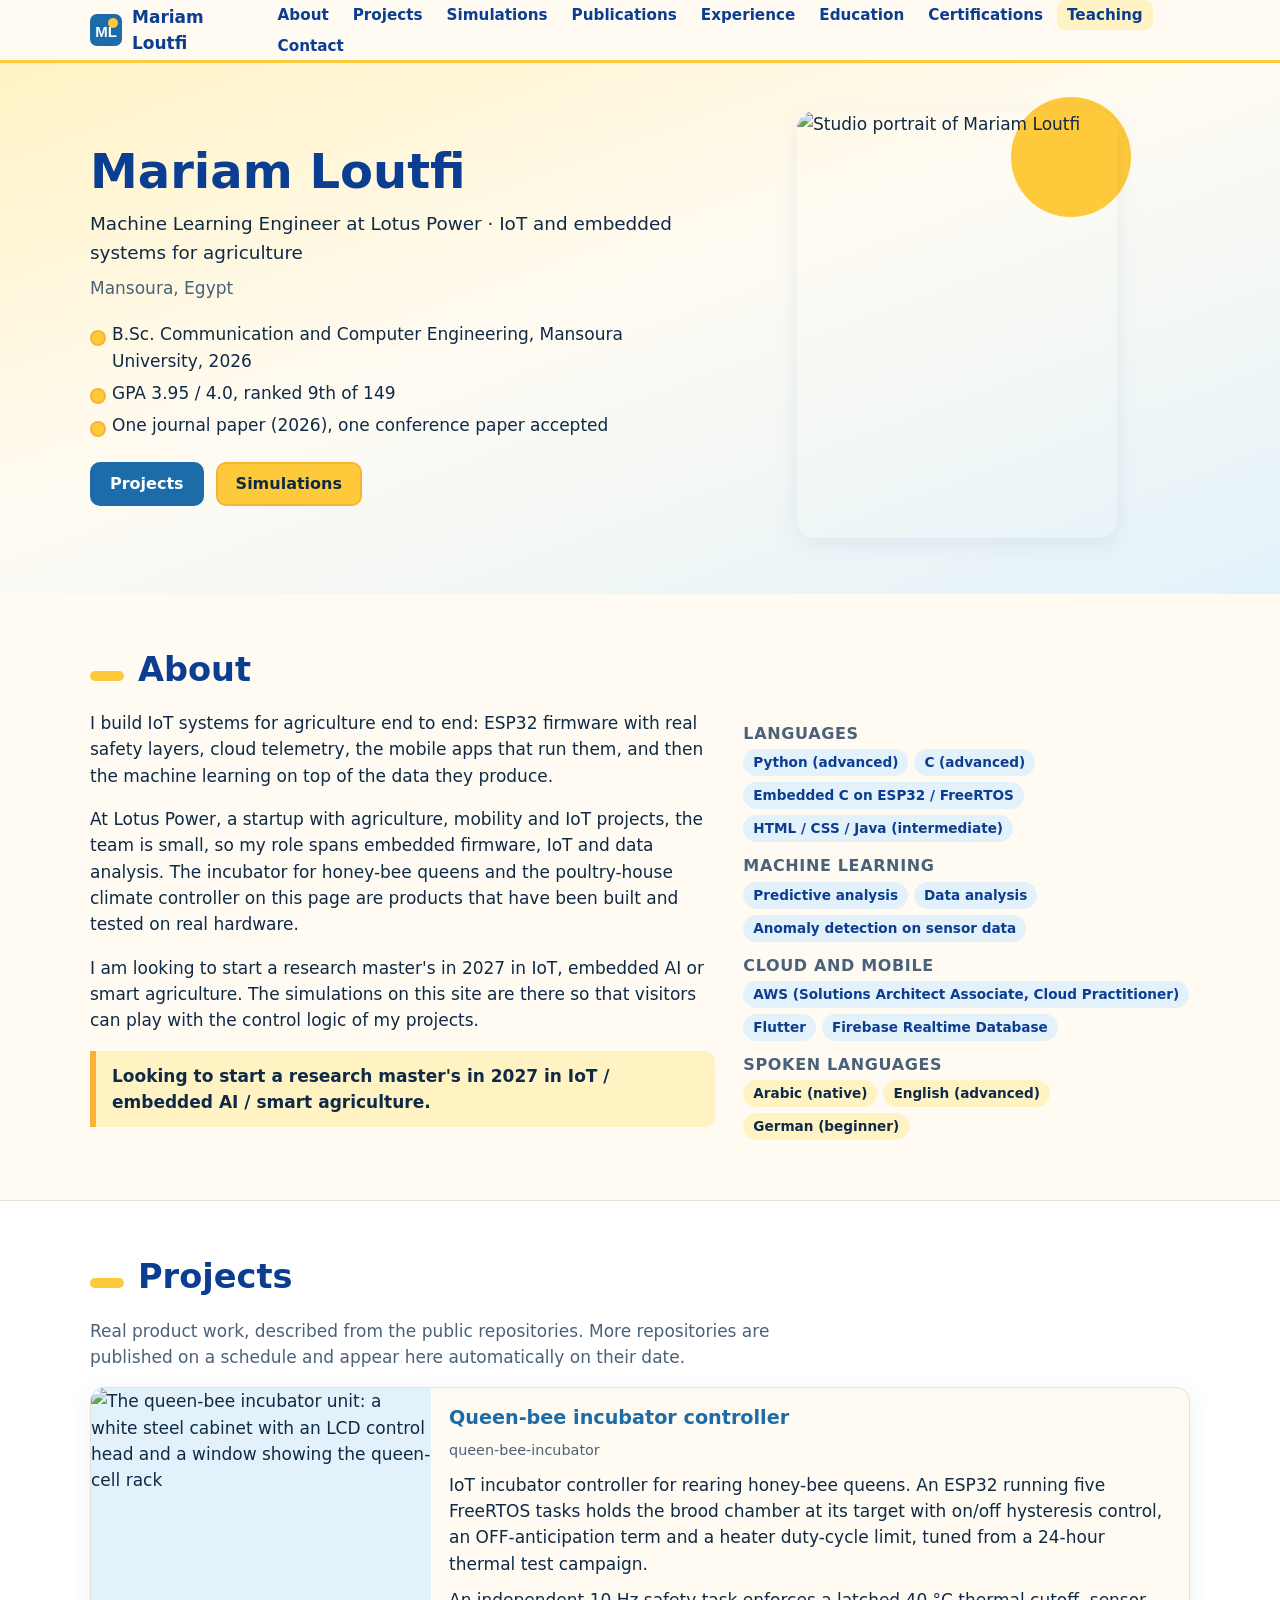
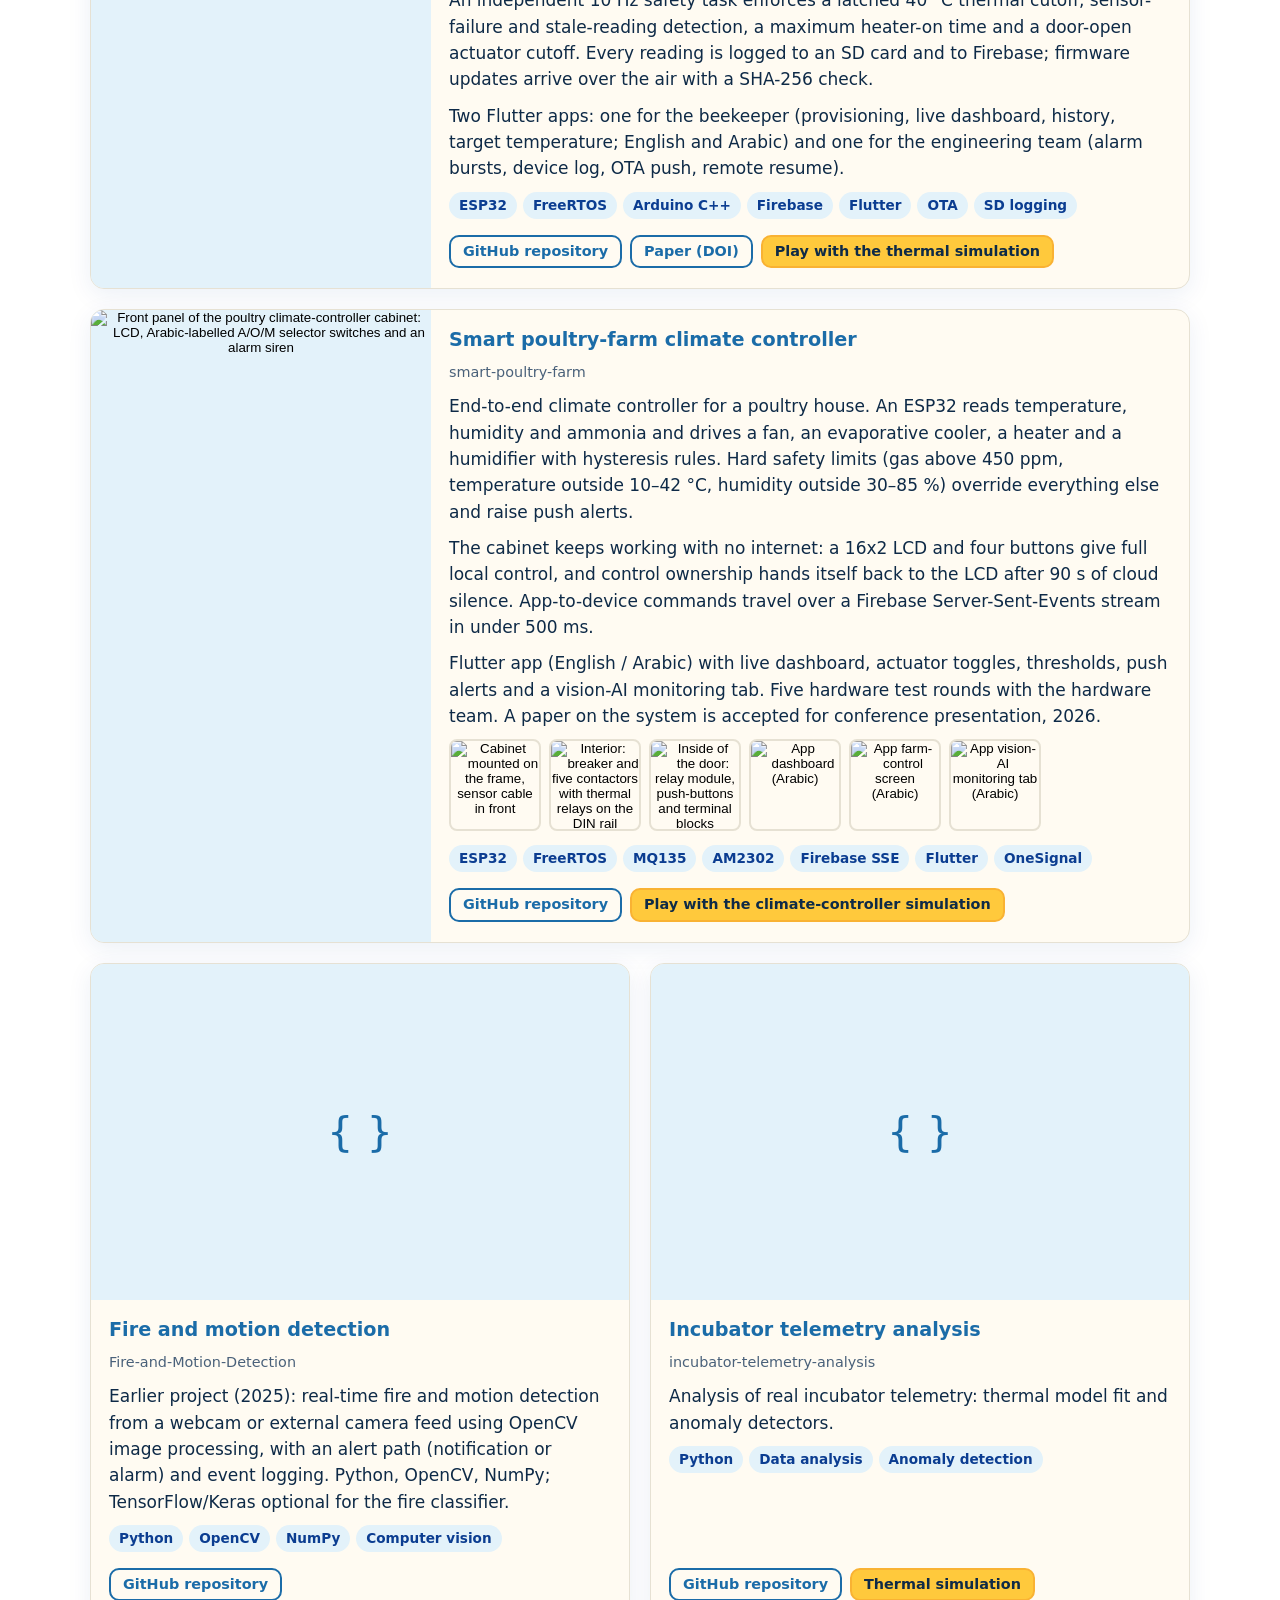
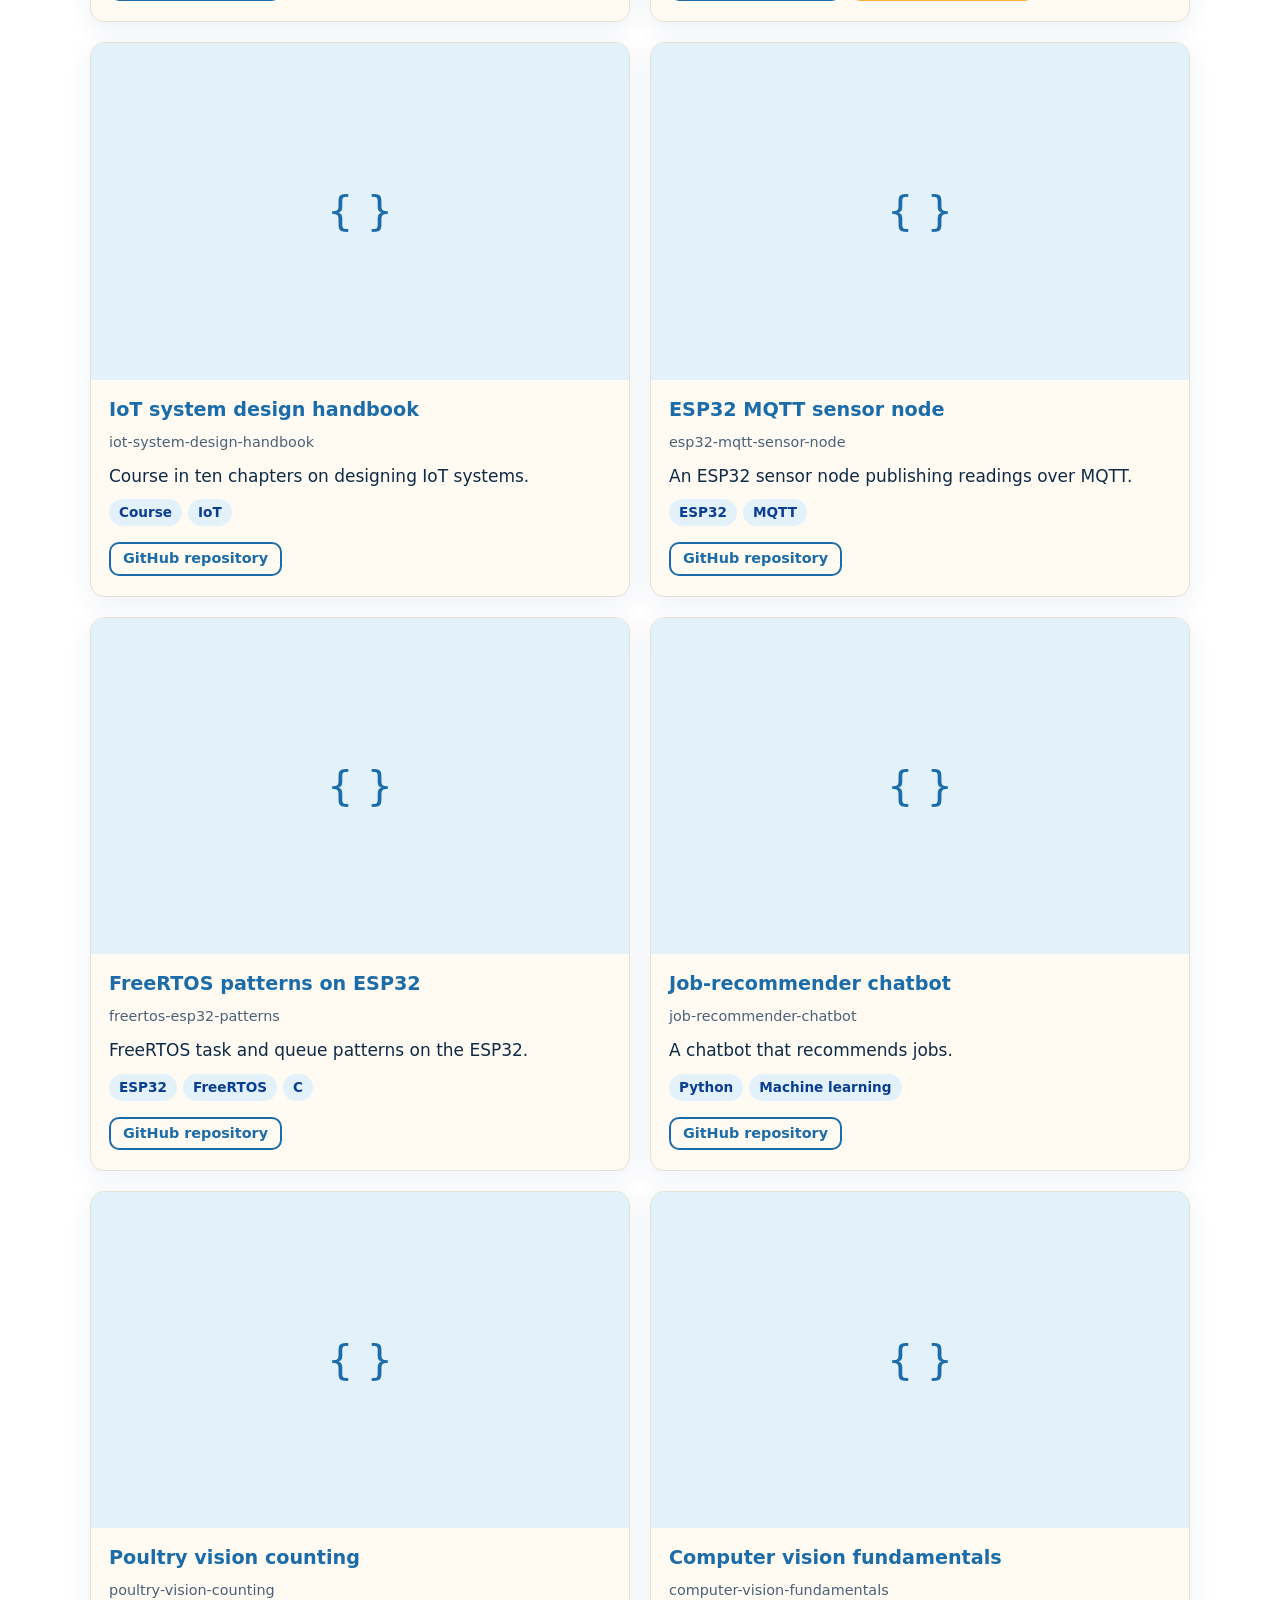
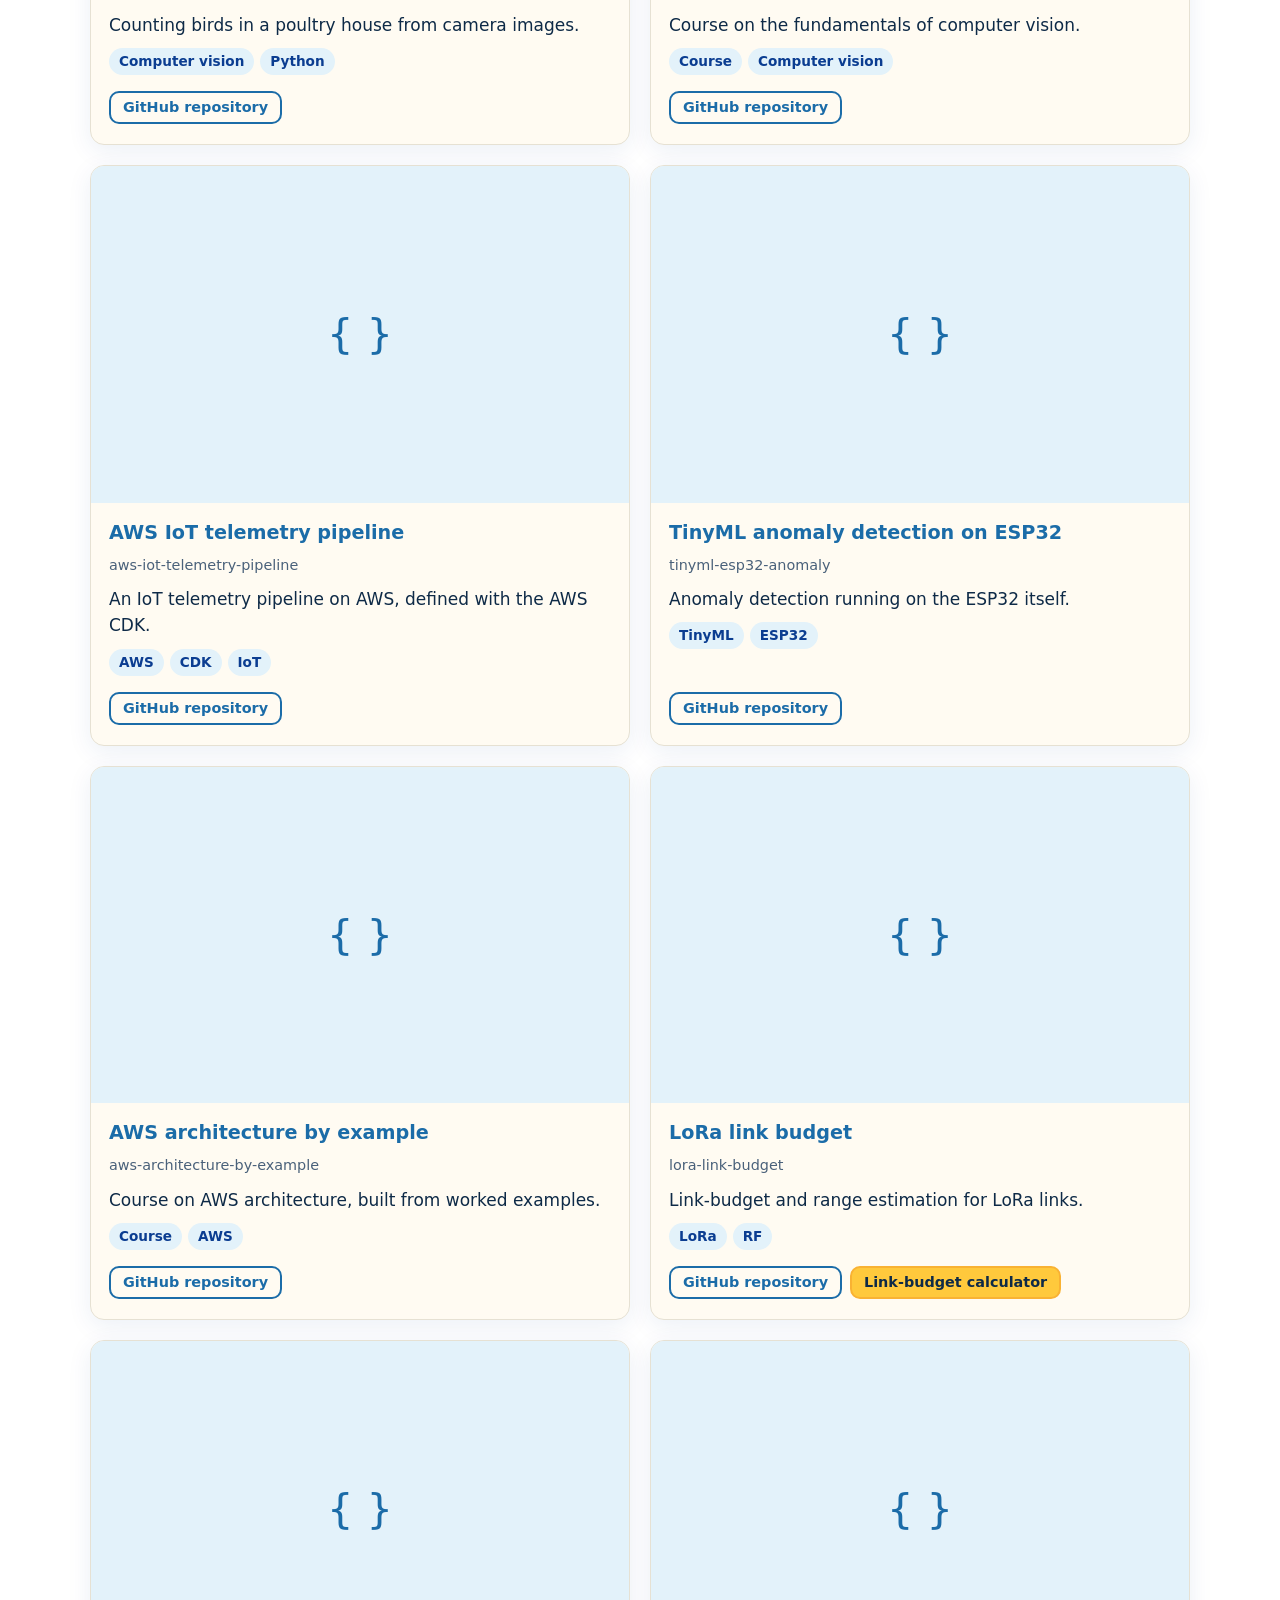
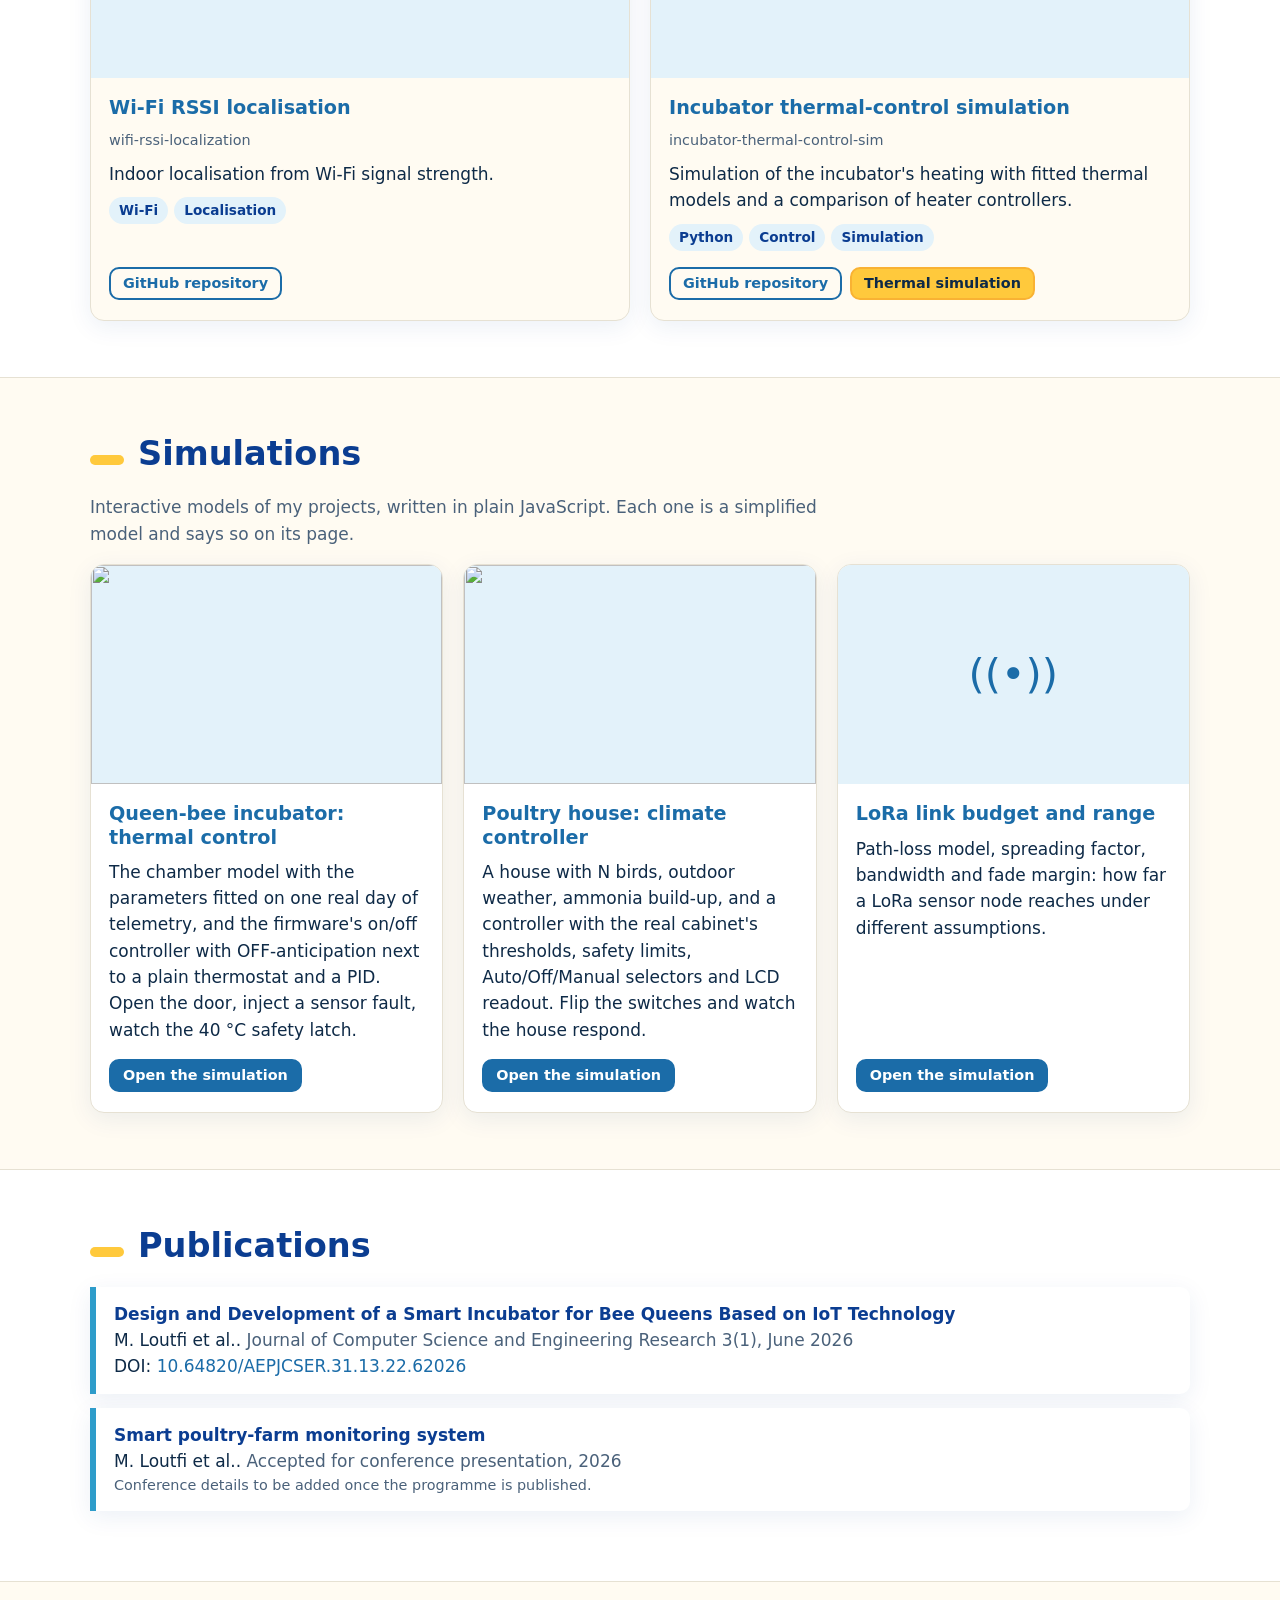
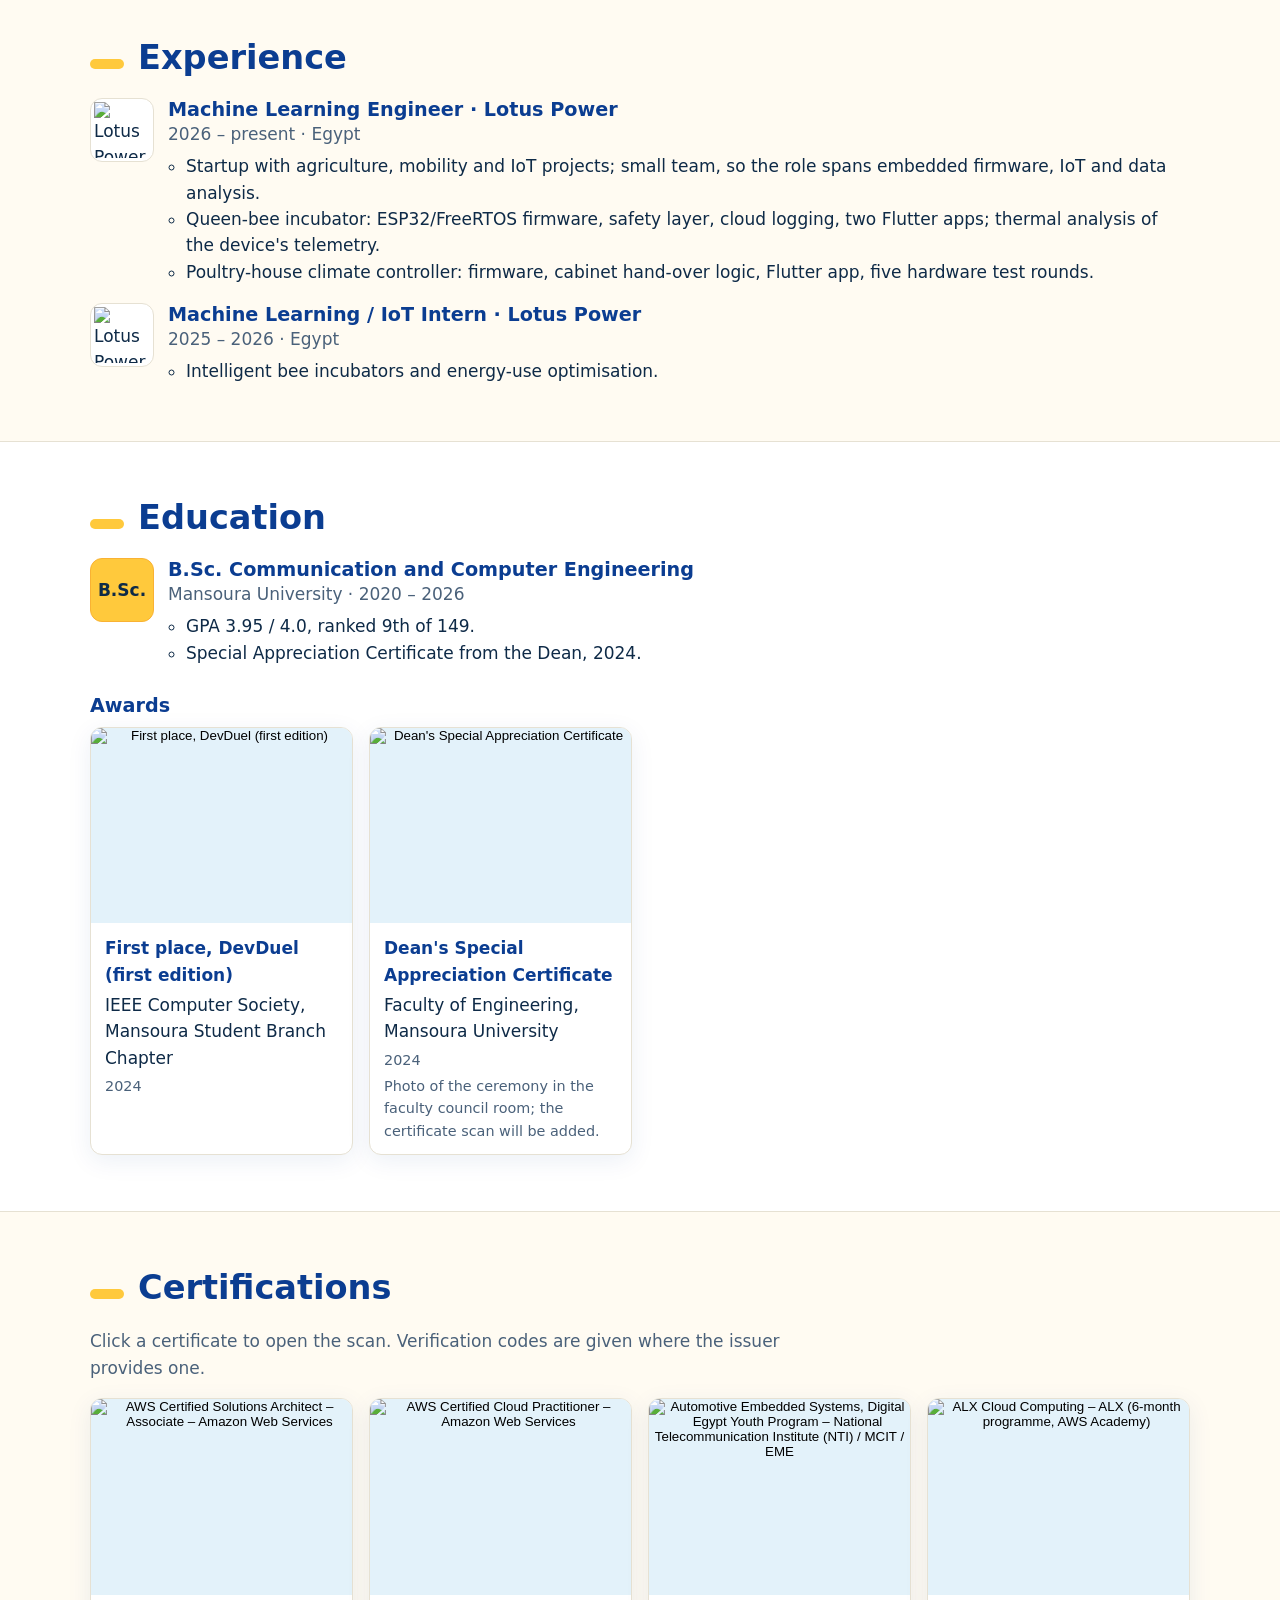
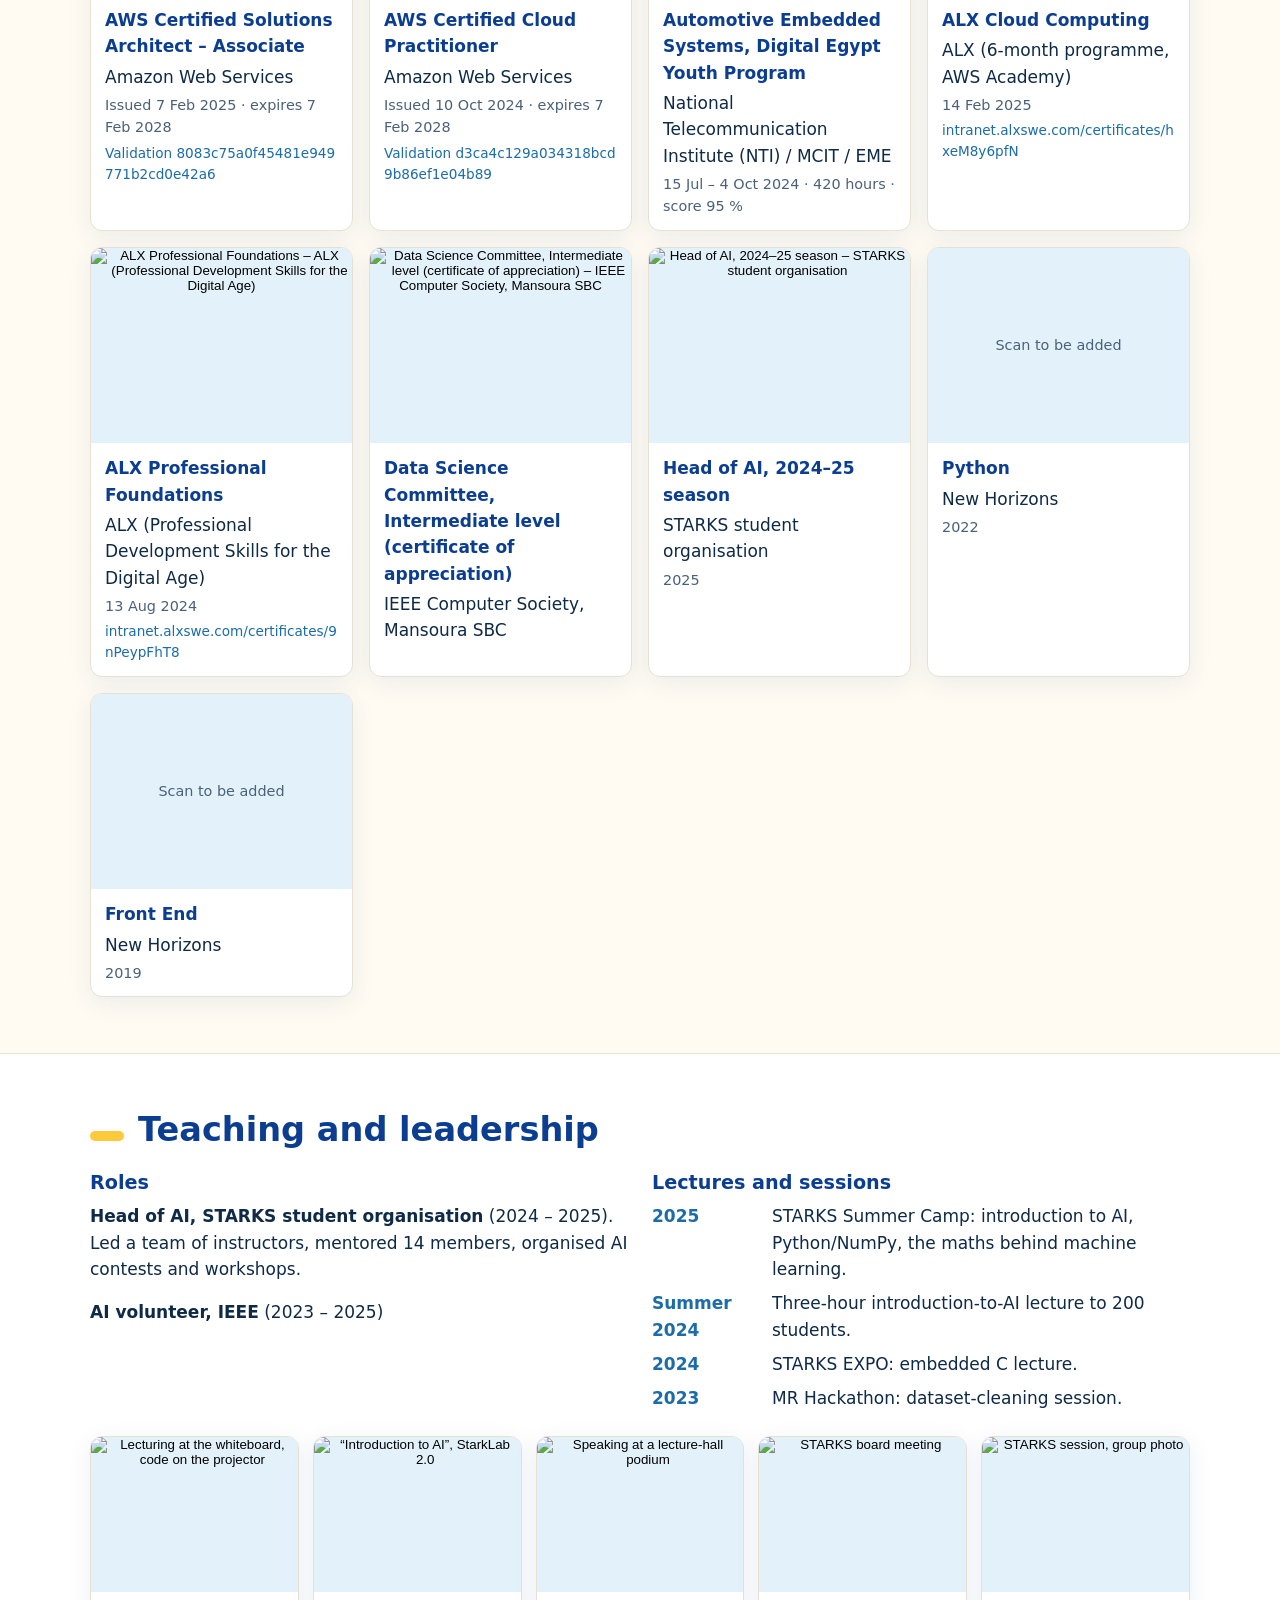
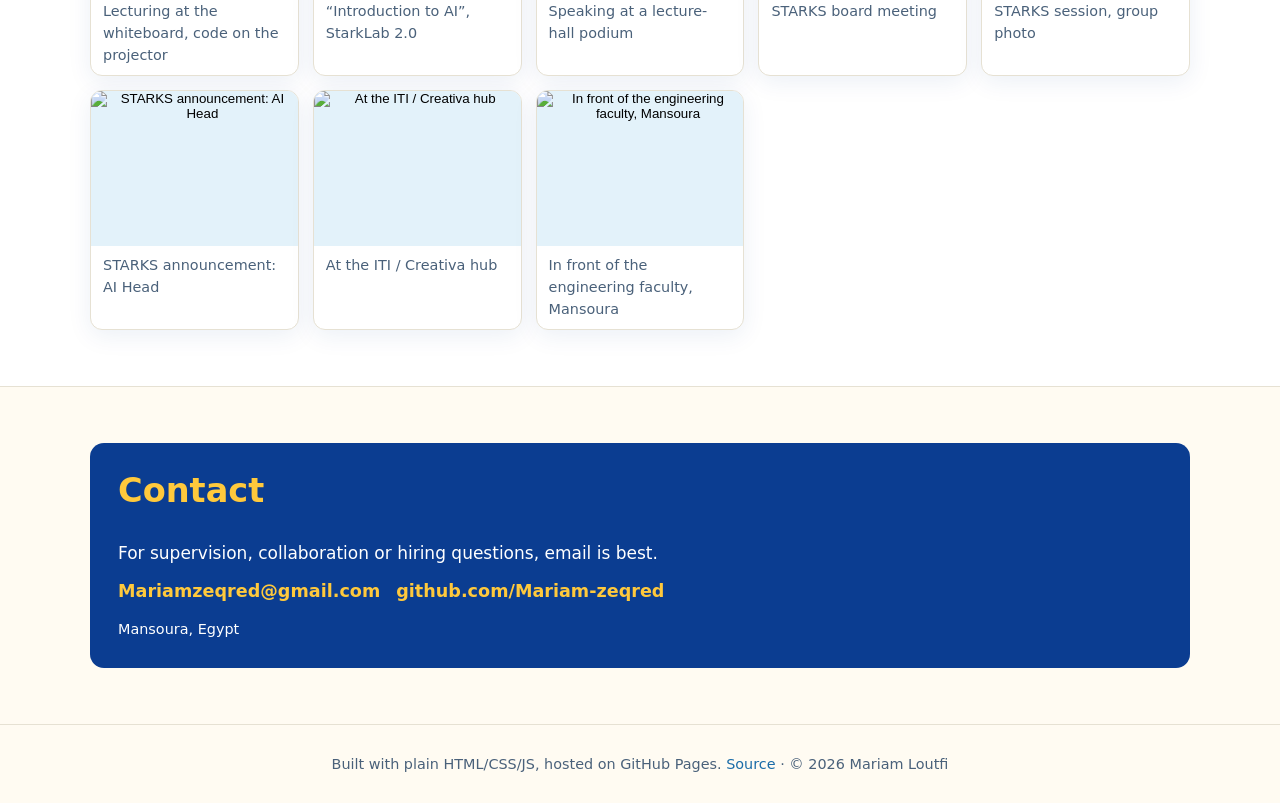
==== index.html @ 1f79cafc "Add the single-page site rendered from data/content.js Plain HTML/CSS/JS, no build step. index.html " ====
<!DOCTYPE html>
<html lang="en">
<head>
  <meta charset="utf-8">
  <meta name="viewport" content="width=device-width, initial-scale=1">
  <title>Mariam Loutfi – IoT, embedded AI and machine learning</title>
  <meta name="description" content="Mariam Loutfi, Machine Learning Engineer at Lotus Power (Egypt). ESP32/FreeRTOS firmware, IoT systems for agriculture and machine learning on their data. Looking to start a research master's in 2027.">
  <meta property="og:type" content="profile">
  <meta property="og:title" content="Mariam Loutfi – IoT, embedded AI and machine learning">
  <meta property="og:description" content="Machine Learning Engineer at Lotus Power. ESP32/FreeRTOS firmware, IoT for agriculture, machine learning on sensor data. Research master's from 2027.">
  <meta property="og:url" content="https://mariam-zeqred.github.io/">
  <meta property="og:image" content="https://mariam-zeqred.github.io/img/portrait.jpg">
  <meta name="twitter:card" content="summary">
  <link rel="icon" type="image/svg+xml" href="favicon.svg">
  <link rel="stylesheet" href="css/style.css">
</head>
<body>
  <header class="nav">
    <div class="wrap">
      <a class="brand" href="#top"><img src="favicon.svg" alt="" width="32" height="32"><span id="brand-name">Mariam Loutfi</span></a>
      <button class="nav-toggle" id="nav-toggle" aria-expanded="false" aria-controls="nav-links">Menu</button>
      <ul class="nav-links" id="nav-links"></ul>
    </div>
  </header>

  <main id="top">
    <div class="hero" id="hero"></div>
    <section id="about"></section>
    <section id="projects"></section>
    <section id="simulations"></section>
    <section id="publications"></section>
    <section id="experience"></section>
    <section id="education"></section>
    <section id="certifications"></section>
    <section id="teaching"></section>
    <section id="contact"></section>
  </main>

  <footer id="footer"></footer>

  <div class="lightbox" id="lightbox" role="dialog" aria-modal="true" aria-label="Image viewer">
    <button class="close" id="lightbox-close" aria-label="Close">×</button>
    <figure><img id="lightbox-img" alt=""><figcaption id="lightbox-cap"></figcaption></figure>
  </div>

  <script src="data/content.js"></script>
  <script src="js/main.js"></script>
</body>
</html>
---- css/style.css ----
/* ---------- Summer theme: yellow accents, blue structure, sand/white backgrounds ---------- */
:root {
  --yellow: #FFC93C;
  --yellow-deep: #F9B233;
  --yellow-pale: #FFF3C4;
  --blue: #1B6CA8;
  --blue-sky: #2E9CCA;
  --blue-navy: #0B3D91;
  --blue-pale: #E3F2FA;
  --sand: #FFFBF2;
  --white: #FFFFFF;
  --text: #0E2A47;
  --text-muted: #4A617A;
  --line: #E6E1D3;
  --ok: #2F9E44;
  --warn: #E8590C;
  --danger: #C92A2A;
  --radius: 14px;
  --shadow: 0 6px 24px rgba(11, 61, 145, 0.08);
  --max: 1100px;
  --font: "Segoe UI", system-ui, -apple-system, Roboto, "Helvetica Neue", Arial, sans-serif;
  --mono: ui-monospace, SFMono-Regular, Menlo, Consolas, monospace;
}
* { box-sizing: border-box; }
html { scroll-behavior: smooth; scroll-padding-top: 72px; -webkit-text-size-adjust: 100%; }
body {
  margin: 0; font-family: var(--font); color: var(--text); background: var(--sand);
  line-height: 1.55; font-size: 17px; overflow-x: hidden;
}
img { max-width: 100%; height: auto; display: block; }
a { color: var(--blue); text-decoration: none; }
a:hover { text-decoration: underline; }
h1, h2, h3, h4 { line-height: 1.2; color: var(--blue-navy); margin: 0 0 .5em; }
h2 { font-size: clamp(1.6rem, 3vw, 2.1rem); }
h3 { font-size: 1.2rem; }
p { margin: 0 0 1em; }
.muted { color: var(--text-muted); }
.small { font-size: .9rem; }
.wrap { width: min(var(--max), 100% - 32px); margin-inline: auto; }
.sr-only { position: absolute; width: 1px; height: 1px; overflow: hidden; clip: rect(0 0 0 0); }

/* ---------- nav ---------- */
.nav {
  position: sticky; top: 0; z-index: 50; background: rgba(255, 251, 242, .92);
  backdrop-filter: blur(8px); border-bottom: 3px solid var(--yellow);
}
.nav .wrap { display: flex; align-items: center; justify-content: space-between; min-height: 60px; gap: 12px; }
.brand { display: flex; align-items: center; gap: 10px; font-weight: 700; color: var(--blue-navy); }
.brand img { width: 32px; height: 32px; }
.nav-links { display: flex; gap: 4px; list-style: none; margin: 0; padding: 0; flex-wrap: wrap; }
.nav-links a { padding: 6px 10px; border-radius: 8px; color: var(--blue-navy); font-weight: 600; font-size: .95rem; }
.nav-links a:hover, .nav-links a.active { background: var(--yellow-pale); text-decoration: none; }
.nav-toggle {
  display: none; background: var(--white); border: 2px solid var(--blue); color: var(--blue); border-radius: 8px;
  padding: 6px 10px; font-size: 1rem; cursor: pointer;
}
@media (max-width: 860px) {
  .nav-toggle { display: inline-block; }
  .nav-links {
    display: none; position: absolute; left: 0; right: 0; top: 100%; background: var(--sand);
    flex-direction: column; padding: 8px 16px 16px; border-bottom: 3px solid var(--yellow); box-shadow: var(--shadow);
  }
  .nav-links.open { display: flex; }
  .nav-links.static { display: flex; position: static; flex-direction: row; padding: 0; border: 0; box-shadow: none; background: none; }
  .nav-links.static a { padding: 6px 8px; font-size: .9rem; }
  .nav-links a { display: block; padding: 10px; }
}

/* ---------- buttons ---------- */
.btn {
  display: inline-block; padding: 10px 18px; border-radius: 10px; font-weight: 700; border: 2px solid transparent;
  cursor: pointer; font-size: 1rem; font-family: inherit; line-height: 1.2;
}
.btn:hover { text-decoration: none; filter: brightness(.96); }
.btn-primary { background: var(--blue); color: var(--white); border-color: var(--blue); }
.btn-accent { background: var(--yellow); color: var(--text); border-color: var(--yellow-deep); }
.btn-outline { background: transparent; color: var(--blue); border-color: var(--blue); }
.btn-sm { padding: 6px 12px; font-size: .9rem; }

/* ---------- sections ---------- */
section { padding: 56px 0; }
section + section { border-top: 1px solid var(--line); }
section:nth-of-type(even) { background: var(--white); }
.section-head { display: flex; align-items: baseline; gap: 14px; flex-wrap: wrap; margin-bottom: 20px; }
.section-head::before { content: ""; width: 34px; height: 10px; background: var(--yellow); border-radius: 5px; }
.section-head h2 { margin: 0; }
.intro { max-width: 70ch; color: var(--text-muted); }

/* ---------- hero ---------- */
.hero { background: linear-gradient(160deg, var(--yellow-pale) 0%, var(--sand) 45%, var(--blue-pale) 100%); padding: 48px 0 56px; }
.hero .wrap { display: grid; grid-template-columns: 1fr; gap: 28px; align-items: center; }
@media (min-width: 760px) { .hero .wrap { grid-template-columns: 1.3fr 1fr; } }
.hero h1 { font-size: clamp(2rem, 5vw, 3rem); margin-bottom: .2em; }
.hero .title { font-size: 1.15rem; color: var(--text); margin-bottom: .4em; }
.hero .loc { color: var(--text-muted); margin-bottom: 1.2em; }
.hero .facts { list-style: none; padding: 0; margin: 0 0 1.4em; display: grid; gap: 6px; }
.hero .facts li { padding-left: 22px; position: relative; }
.hero .facts li::before { content: ""; position: absolute; left: 0; top: .5em; width: 12px; height: 12px; border-radius: 50%; background: var(--yellow); border: 2px solid var(--yellow-deep); }
.hero .buttons { display: flex; gap: 12px; flex-wrap: wrap; }
.portrait-wrap { justify-self: center; position: relative; width: min(320px, 80%); }
.portrait-wrap::before { content: ""; position: absolute; inset: -14px -14px auto auto; width: 120px; height: 120px; border-radius: 50%; background: var(--yellow); z-index: 0; }
.portrait-wrap img { position: relative; z-index: 1; border-radius: 18px; box-shadow: var(--shadow); aspect-ratio: 3 / 4; object-fit: cover; width: 100%; }

/* ---------- about ---------- */
.about-grid { display: grid; gap: 28px; grid-template-columns: 1fr; }
@media (min-width: 900px) { .about-grid { grid-template-columns: 1.4fr 1fr; } }
.goal { background: var(--yellow-pale); border-left: 6px solid var(--yellow-deep); padding: 12px 16px; border-radius: 0 10px 10px 0; font-weight: 600; }
.skills h3 { font-size: 1rem; color: var(--text-muted); margin: 14px 0 6px; text-transform: uppercase; letter-spacing: .04em; }
.tags { display: flex; flex-wrap: wrap; gap: 6px; padding: 0; margin: 0; list-style: none; }
.tag { background: var(--blue-pale); color: var(--blue-navy); border-radius: 999px; padding: 3px 10px; font-size: .85rem; font-weight: 600; }
.tag.yellow { background: var(--yellow-pale); color: var(--text); }

/* ---------- cards ---------- */
.cards { display: grid; gap: 20px; grid-template-columns: 1fr; }
@media (min-width: 700px) { .cards { grid-template-columns: repeat(2, 1fr); } }
@media (min-width: 1000px) { .cards.three { grid-template-columns: repeat(3, 1fr); } }
.card {
  background: var(--white); border: 1px solid var(--line); border-radius: var(--radius); box-shadow: var(--shadow);
  overflow: hidden; display: flex; flex-direction: column;
}
section:nth-of-type(even) .card { background: var(--sand); }
.card-img { aspect-ratio: 16 / 10; background: var(--blue-pale); overflow: hidden; }
.card-img img { width: 100%; height: 100%; object-fit: cover; }
.card-img.placeholder { display: grid; place-items: center; color: var(--blue); font-size: 2.6rem; }
.card-body { padding: 18px 18px 20px; display: flex; flex-direction: column; gap: 10px; flex: 1; }
.card-body h3 { margin: 0; }
.card-body p { margin: 0; }
.card-foot { margin-top: auto; display: flex; gap: 8px; flex-wrap: wrap; padding-top: 6px; }
.project-card.wide { grid-column: 1 / -1; }
@media (min-width: 700px) {
  .project-card.wide { display: grid; grid-template-columns: 340px 1fr; }
  .project-card.wide .card-img { aspect-ratio: auto; min-height: 100%; }
}
.gallery { display: flex; gap: 8px; overflow-x: auto; padding-bottom: 4px; scroll-snap-type: x mandatory; }
.gallery button { flex: 0 0 auto; width: 92px; height: 92px; border: 2px solid var(--line); border-radius: 8px; padding: 0; overflow: hidden; background: none; cursor: pointer; scroll-snap-align: start; }
.gallery button:hover { border-color: var(--yellow-deep); }
.gallery img { width: 100%; height: 100%; object-fit: cover; }
.repo-link::before { content: "⌥ "; }

/* ---------- publications ---------- */
.pub { background: var(--white); border-left: 6px solid var(--blue-sky); padding: 14px 18px; border-radius: 0 10px 10px 0; margin-bottom: 14px; box-shadow: var(--shadow); }
.pub .title { font-weight: 700; color: var(--blue-navy); }
.pub .venue { color: var(--text-muted); }

/* ---------- timeline (experience / education) ---------- */
.timeline { list-style: none; margin: 0; padding: 0; display: grid; gap: 18px; }
.timeline > li { display: grid; grid-template-columns: 64px 1fr; gap: 14px; align-items: start; }
.timeline .logo { width: 64px; height: 64px; border-radius: 12px; border: 1px solid var(--line); background: var(--white); display: grid; place-items: center; overflow: hidden; }
.timeline .logo img { width: 56px; height: 56px; object-fit: contain; }
.timeline .logo.dot { background: var(--yellow); border-color: var(--yellow-deep); font-weight: 800; color: var(--text); }
.timeline h3 { margin: 0; }
.timeline .meta { color: var(--text-muted); margin-bottom: 6px; }
.timeline ul { margin: 0; padding-left: 18px; }

/* ---------- certificates ---------- */
.cert-grid { display: grid; gap: 16px; grid-template-columns: repeat(auto-fill, minmax(230px, 1fr)); }
.cert { background: var(--white); border: 1px solid var(--line); border-radius: 12px; overflow: hidden; display: flex; flex-direction: column; box-shadow: var(--shadow); }
.cert-thumb { aspect-ratio: 4 / 3; background: var(--blue-pale); border: 0; padding: 0; cursor: pointer; overflow: hidden; width: 100%; }
.cert-thumb img { width: 100%; height: 100%; object-fit: cover; transition: transform .2s; }
.cert-thumb:hover img { transform: scale(1.03); }
.cert-thumb.none { display: grid; place-items: center; color: var(--text-muted); font-size: .9rem; cursor: default; }
.cert-body { padding: 12px 14px; display: grid; gap: 4px; }
.cert-body strong { color: var(--blue-navy); }
.cert-body .verify { font-size: .85rem; word-break: break-all; }

/* ---------- photo strip ---------- */
.strip { display: grid; gap: 14px; grid-template-columns: repeat(auto-fill, minmax(200px, 1fr)); }
.strip figure { margin: 0; background: var(--white); border-radius: 12px; overflow: hidden; border: 1px solid var(--line); box-shadow: var(--shadow); }
.strip button { display: block; width: 100%; aspect-ratio: 4 / 3; border: 0; padding: 0; background: var(--blue-pale); cursor: pointer; overflow: hidden; }
.strip img { width: 100%; height: 100%; object-fit: cover; }
.strip figcaption { padding: 8px 12px; font-size: .9rem; color: var(--text-muted); }
.two-col { display: grid; gap: 24px; grid-template-columns: 1fr; margin-bottom: 24px; }
@media (min-width: 800px) { .two-col { grid-template-columns: 1fr 1fr; } }
.lectures { margin: 0; padding: 0; list-style: none; display: grid; gap: 8px; }
.lectures li { display: grid; grid-template-columns: 110px 1fr; gap: 10px; }
.lectures .when { color: var(--blue); font-weight: 700; }

/* ---------- contact / footer ---------- */
.contact-box { background: var(--blue-navy); color: var(--white); border-radius: var(--radius); padding: 28px; display: grid; gap: 12px; }
.contact-box h2 { color: var(--yellow); }
.contact-box a { color: var(--yellow); font-weight: 700; }
.contact-links { display: flex; gap: 16px; flex-wrap: wrap; font-size: 1.1rem; }
footer { padding: 28px 0; color: var(--text-muted); font-size: .9rem; text-align: center; border-top: 1px solid var(--line); }

/* ---------- lightbox ---------- */
.lightbox { position: fixed; inset: 0; background: rgba(5, 20, 40, .9); display: none; z-index: 100; padding: 16px; }
.lightbox.open { display: grid; place-items: center; }
.lightbox img { max-width: min(96vw, 1400px); max-height: 84vh; object-fit: contain; border-radius: 6px; background: var(--white); }
.lightbox figcaption { color: var(--white); text-align: center; margin-top: 10px; }
.lightbox figure { margin: 0; }
.lightbox .close { position: absolute; top: 12px; right: 12px; background: var(--yellow); border: 0; border-radius: 50%; width: 44px; height: 44px; font-size: 1.4rem; cursor: pointer; font-weight: 700; }

/* ---------- simulation pages ---------- */
.sim-page { padding: 24px 0 48px; }
.sim-page h1 { font-size: clamp(1.6rem, 4vw, 2.2rem); }
.sim-layout { display: grid; gap: 20px; grid-template-columns: 1fr; }
@media (min-width: 960px) { .sim-layout { grid-template-columns: 320px 1fr; align-items: start; } }
.sim-layout > * { min-width: 0; }
.panel { background: var(--white); border: 1px solid var(--line); border-radius: var(--radius); padding: 16px; box-shadow: var(--shadow); }
.panel h3 { font-size: 1rem; text-transform: uppercase; letter-spacing: .04em; color: var(--text-muted); margin: 0 0 10px; }
.panel + .panel { margin-top: 16px; }
.ctl { min-width: 0; display: grid; grid-template-columns: 1fr auto; gap: 2px 8px; align-items: center; margin-bottom: 10px; font-size: .93rem; }
.ctl label { font-weight: 600; }
.ctl output { font-family: var(--mono); color: var(--blue-navy); font-weight: 700; text-align: right; min-width: 70px; }
.ctl input[type=range] { grid-column: 1 / -1; width: 100%; accent-color: var(--blue); }
.ctl select { grid-column: 1 / -1; width: 100%; max-width: 100%; padding: 6px; border: 1px solid var(--line); border-radius: 8px; font: inherit; }
.btn-row { display: flex; gap: 8px; flex-wrap: wrap; margin-top: 8px; }
.chart { width: 100%; height: auto; display: block; border-radius: 10px; background: var(--white); border: 1px solid var(--line); }
.readouts { display: grid; gap: 10px; grid-template-columns: repeat(auto-fit, minmax(130px, 1fr)); margin-top: 12px; }
.readout { background: var(--sand); border-radius: 10px; padding: 10px 12px; border: 1px solid var(--line); }
.readout .k { font-size: .78rem; text-transform: uppercase; letter-spacing: .04em; color: var(--text-muted); }
.readout .v { font-family: var(--mono); font-size: 1.25rem; font-weight: 700; color: var(--blue-navy); }
.readout.on .v { color: var(--ok); }
.readout.alarm .v { color: var(--danger); }
.pill { display: inline-block; padding: 2px 10px; border-radius: 999px; font-size: .8rem; font-weight: 700; background: var(--line); color: var(--text); }
.pill.on { background: #D3F9D8; color: var(--ok); }
.pill.off { background: var(--line); }
.pill.alarm { background: #FFE3E3; color: var(--danger); }
.pill.warn { background: var(--yellow-pale); color: #8a5a00; }
.lcd {
  font-family: var(--mono); background: #1f3a1f; color: #b9ff8a; padding: 10px 14px; border-radius: 8px; border: 4px solid #334;
  white-space: pre; font-size: 1.05rem; line-height: 1.35; letter-spacing: .06em; box-shadow: inset 0 0 12px rgba(0,0,0,.6);
  overflow-x: auto;
}
.alarm-light { display: inline-block; width: 18px; height: 18px; border-radius: 50%; background: #777; vertical-align: middle; margin-right: 8px; box-shadow: inset 0 0 4px #000; }
.alarm-light.on { background: #ff2d2d; box-shadow: 0 0 14px #ff2d2d; animation: blink .6s steps(2) infinite; }
@keyframes blink { to { opacity: .35; } }
.aom { display: grid; gap: 8px; }
.aom-row { display: grid; grid-template-columns: 1fr auto auto; gap: 8px; align-items: center; background: var(--sand); border: 1px solid var(--line); border-radius: 10px; padding: 8px 10px; }
.aom-row .name { font-weight: 700; }
.seg { display: inline-flex; border: 2px solid var(--blue); border-radius: 8px; overflow: hidden; }
.seg button { border: 0; background: var(--white); color: var(--blue); padding: 5px 10px; font-weight: 700; cursor: pointer; font-family: inherit; min-width: 36px; }
.seg button + button { border-left: 2px solid var(--blue); }
.seg button.sel { background: var(--blue); color: var(--white); }
.seg button.sel.m { background: var(--yellow); color: var(--text); }
.legend { display: flex; flex-wrap: wrap; gap: 12px; font-size: .85rem; color: var(--text-muted); margin-top: 8px; }
.legend span::before { content: ""; display: inline-block; width: 14px; height: 4px; border-radius: 2px; background: var(--c, #999); margin-right: 6px; vertical-align: middle; }
.note { background: var(--yellow-pale); border-left: 6px solid var(--yellow-deep); padding: 12px 16px; border-radius: 0 10px 10px 0; margin: 18px 0; }
.explain { max-width: 80ch; }
.explain code, .explain td code { font-family: var(--mono); font-size: .9em; background: var(--blue-pale); padding: 1px 5px; border-radius: 4px; }
.explain table { border-collapse: collapse; width: 100%; font-size: .92rem; margin: 10px 0 18px; }
.explain th, .explain td { border: 1px solid var(--line); padding: 6px 8px; text-align: left; vertical-align: top; }
.explain th { background: var(--blue-pale); }
.table-wrap { overflow-x: auto; }
.crumbs { font-size: .9rem; margin-bottom: 8px; }
.crumbs a { font-weight: 600; }
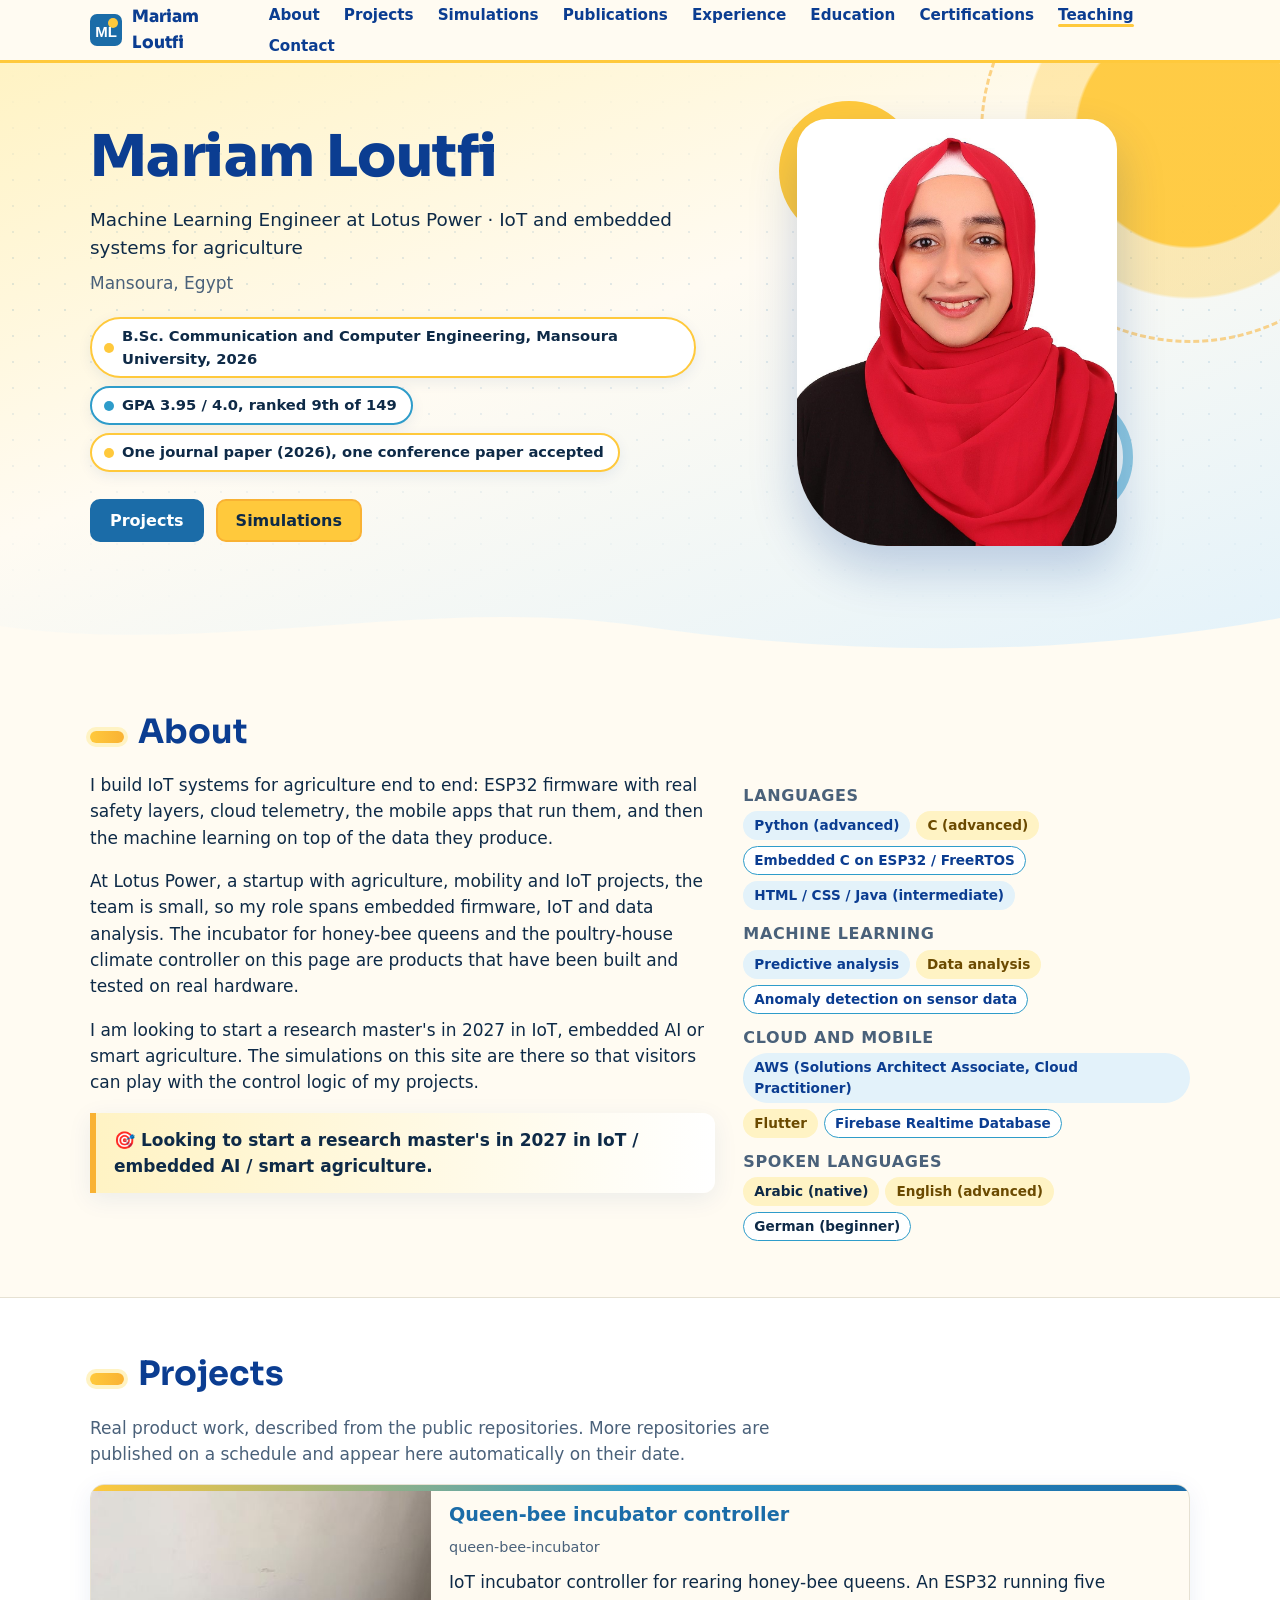
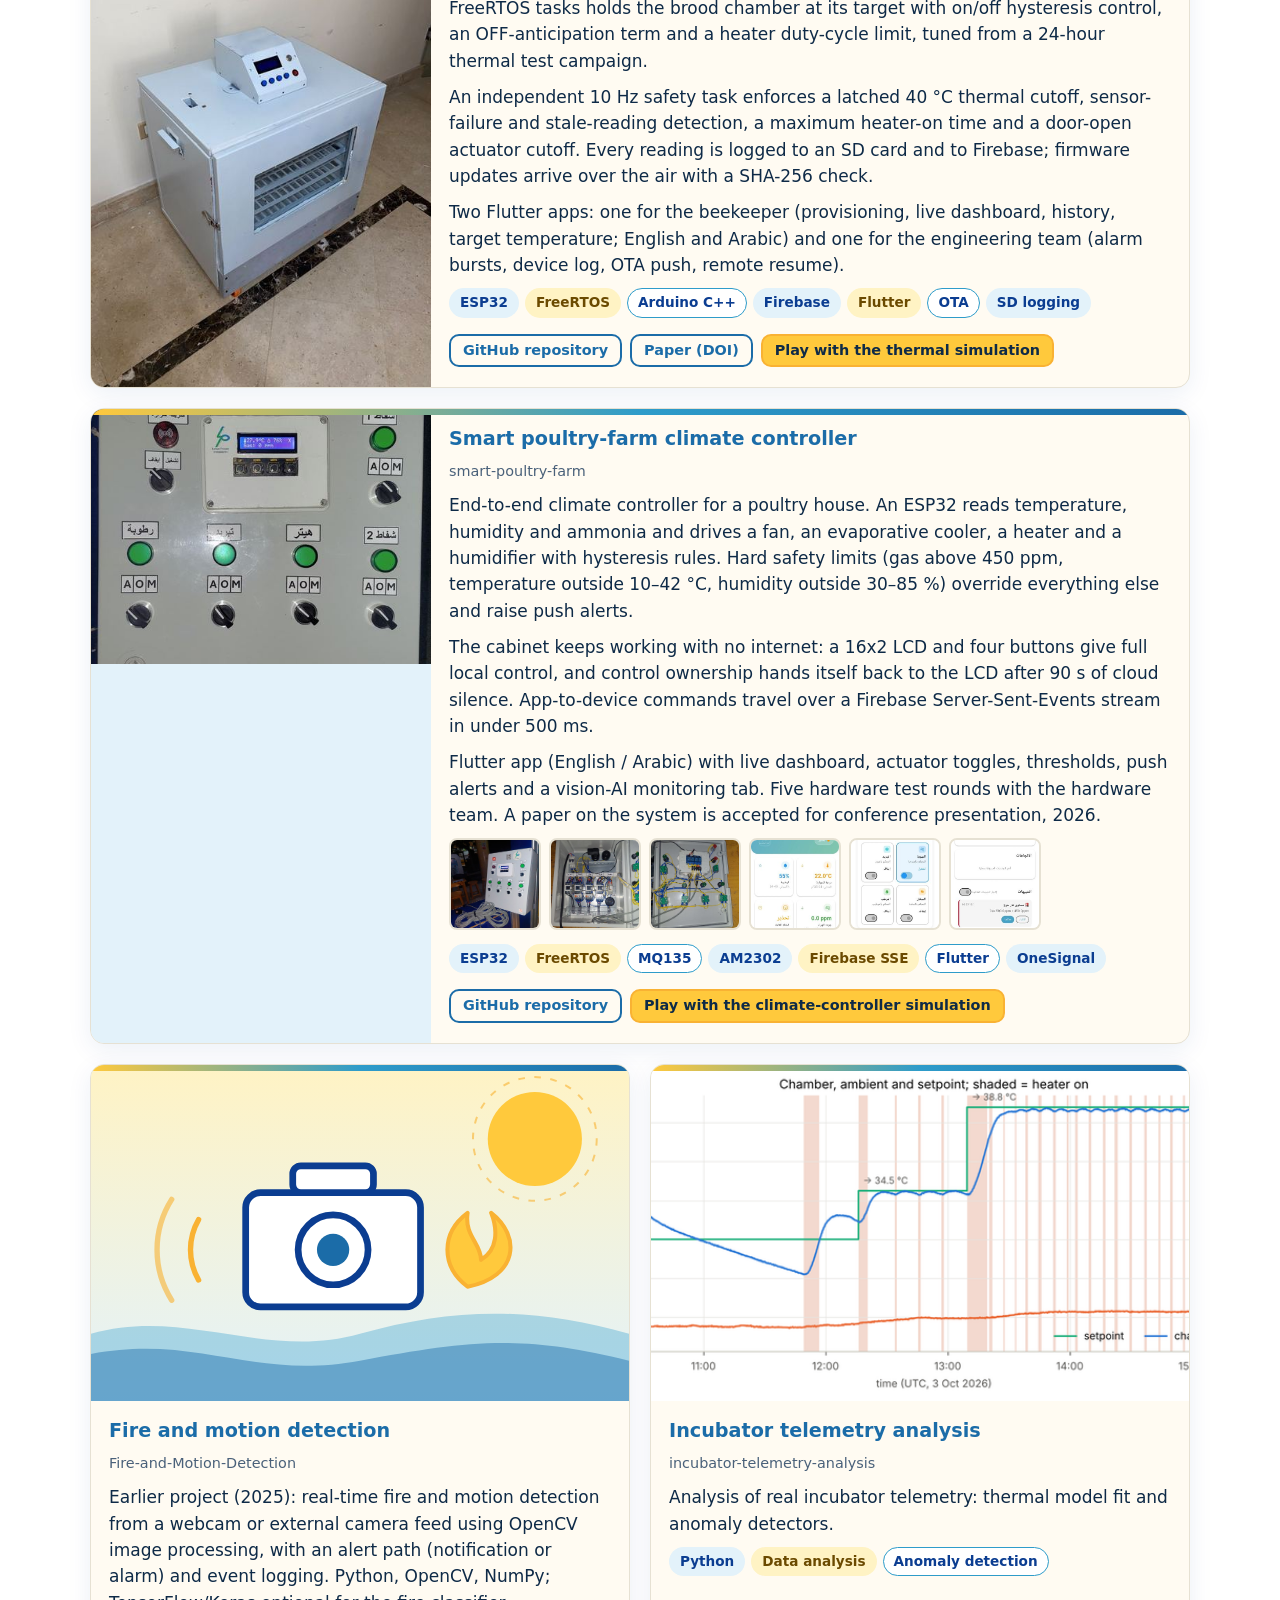
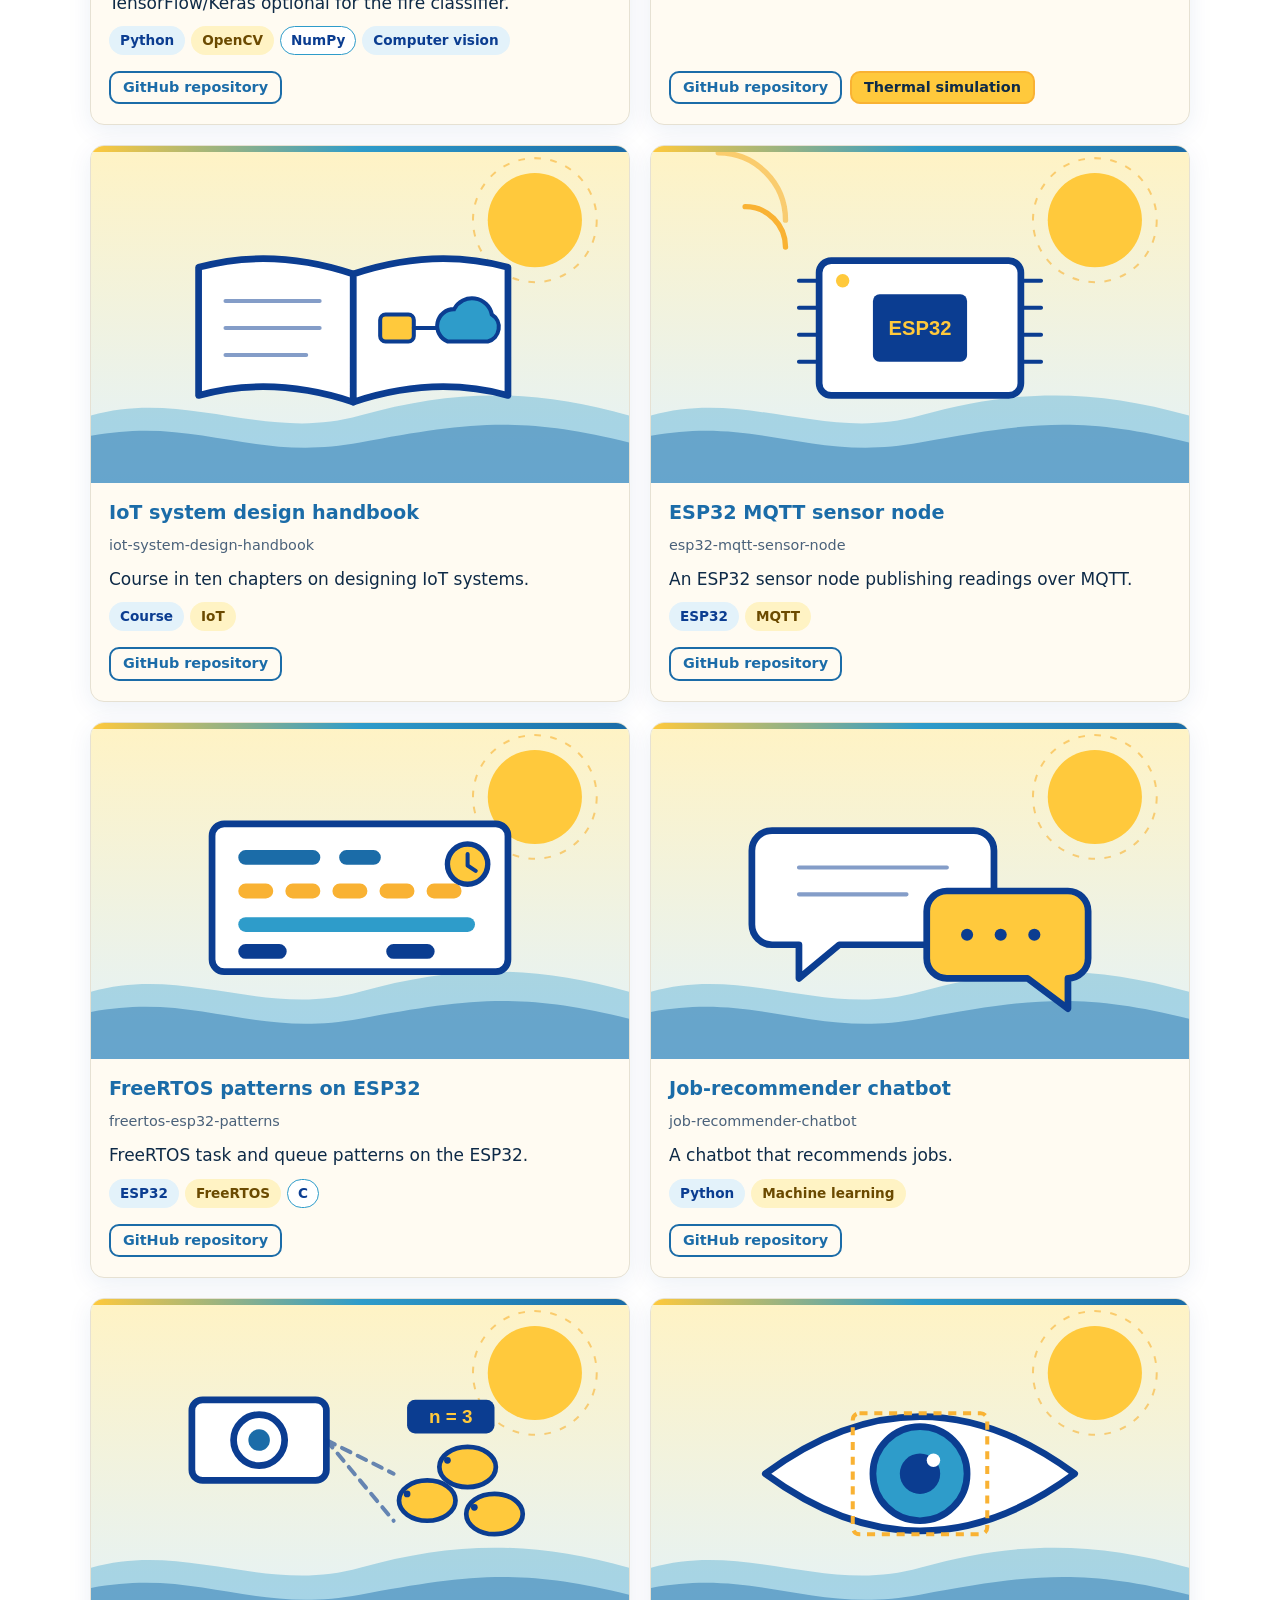
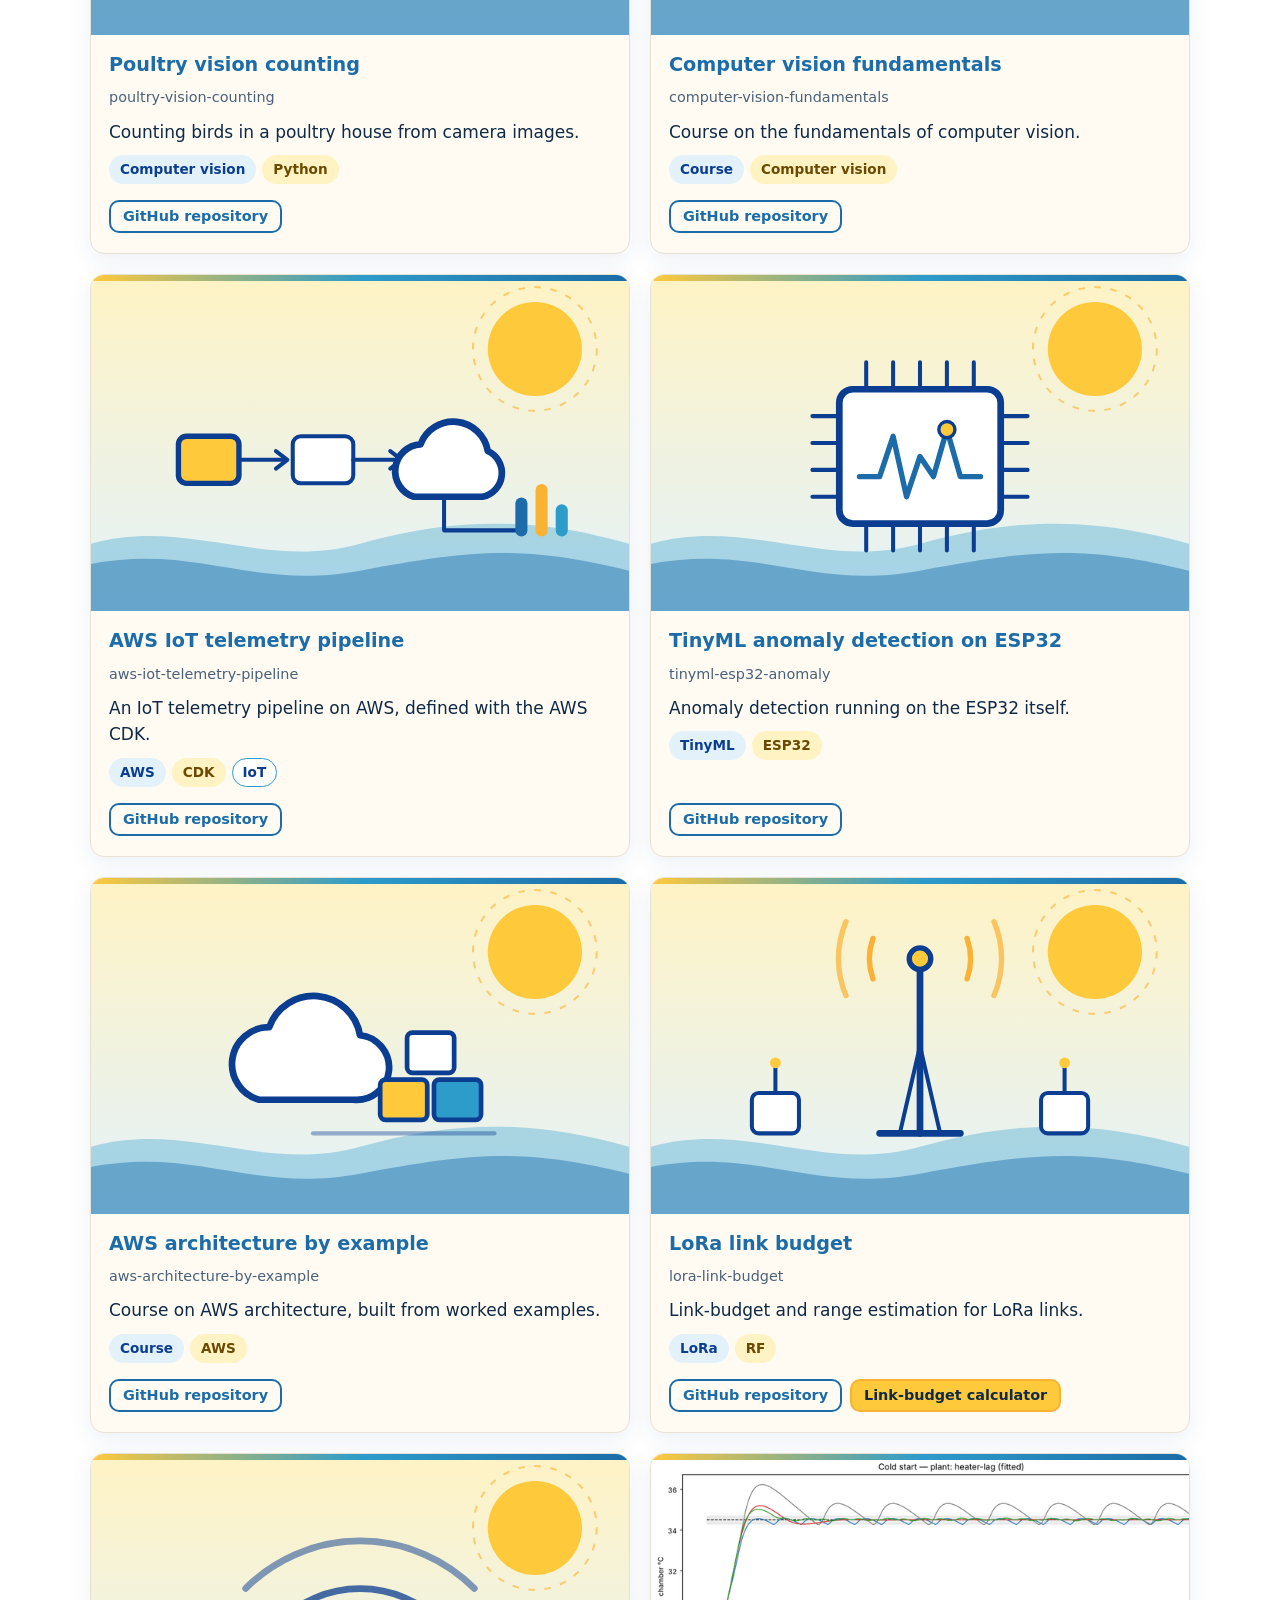
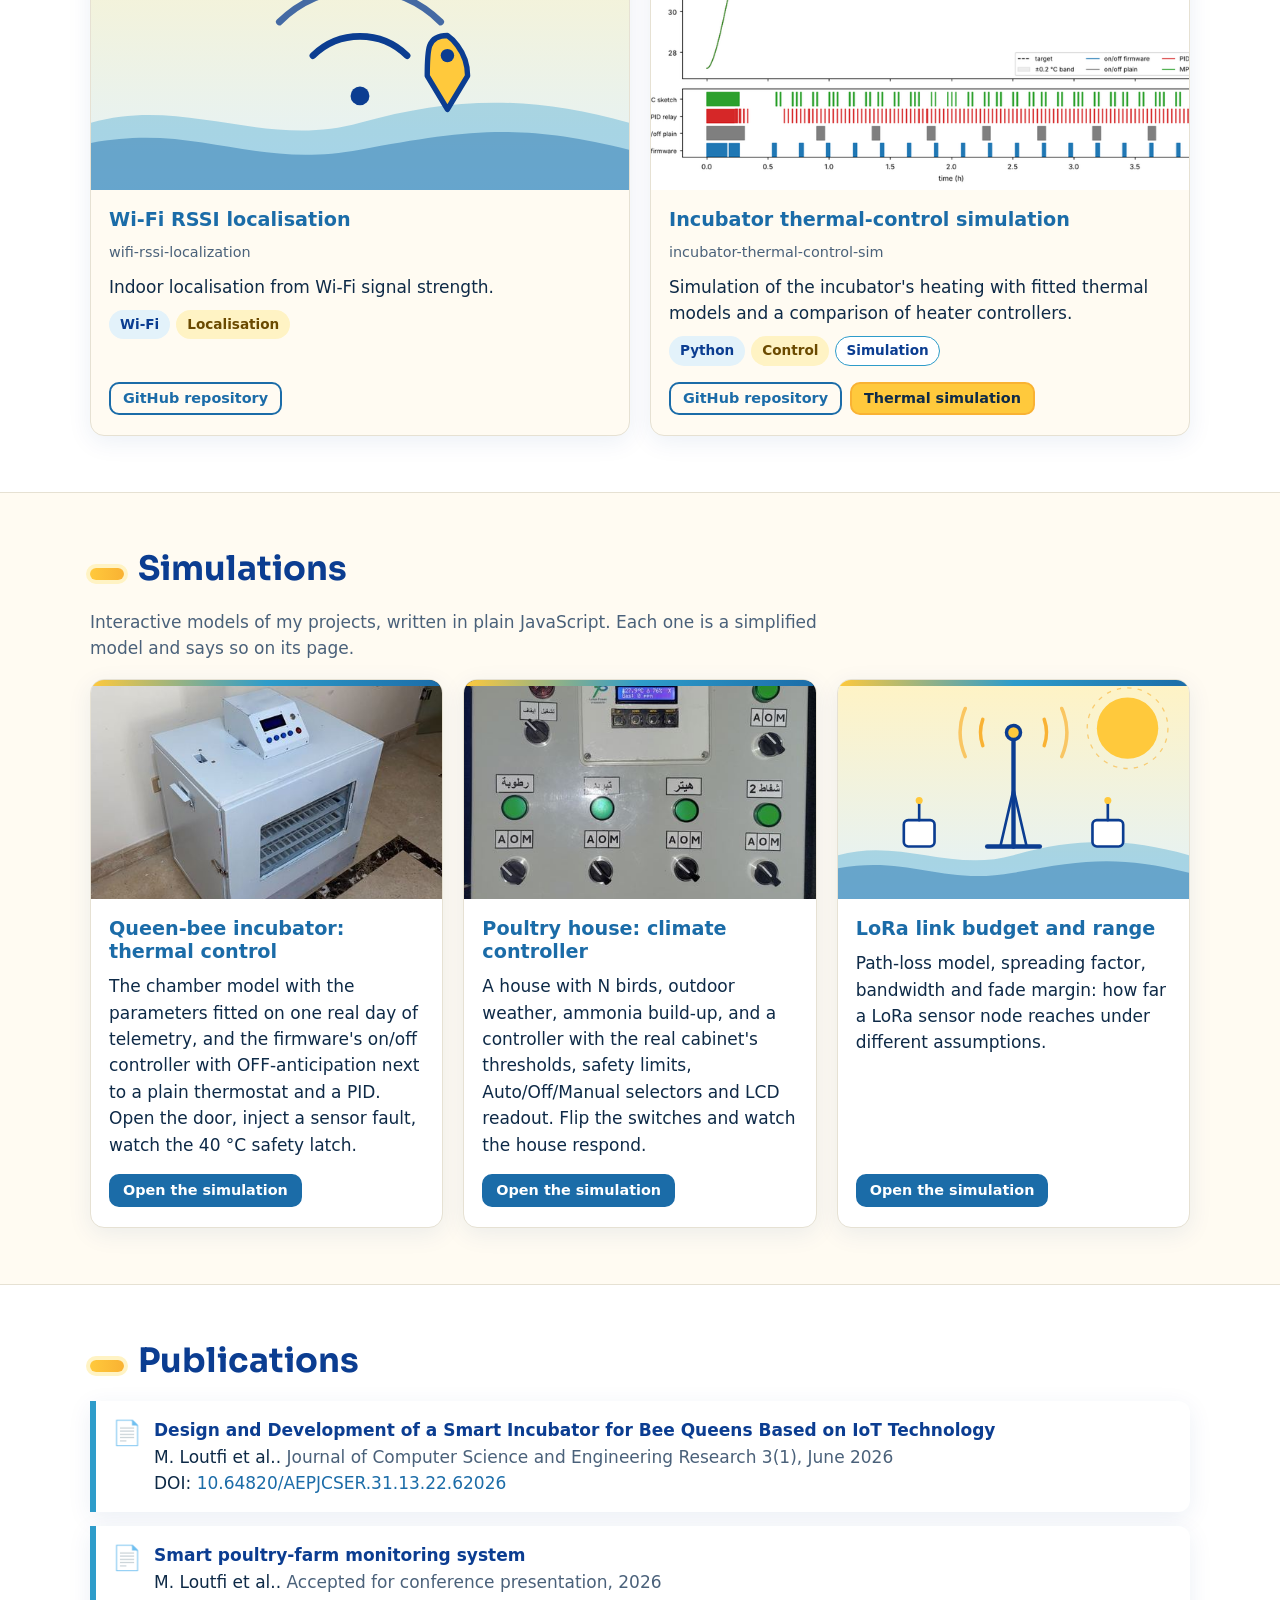
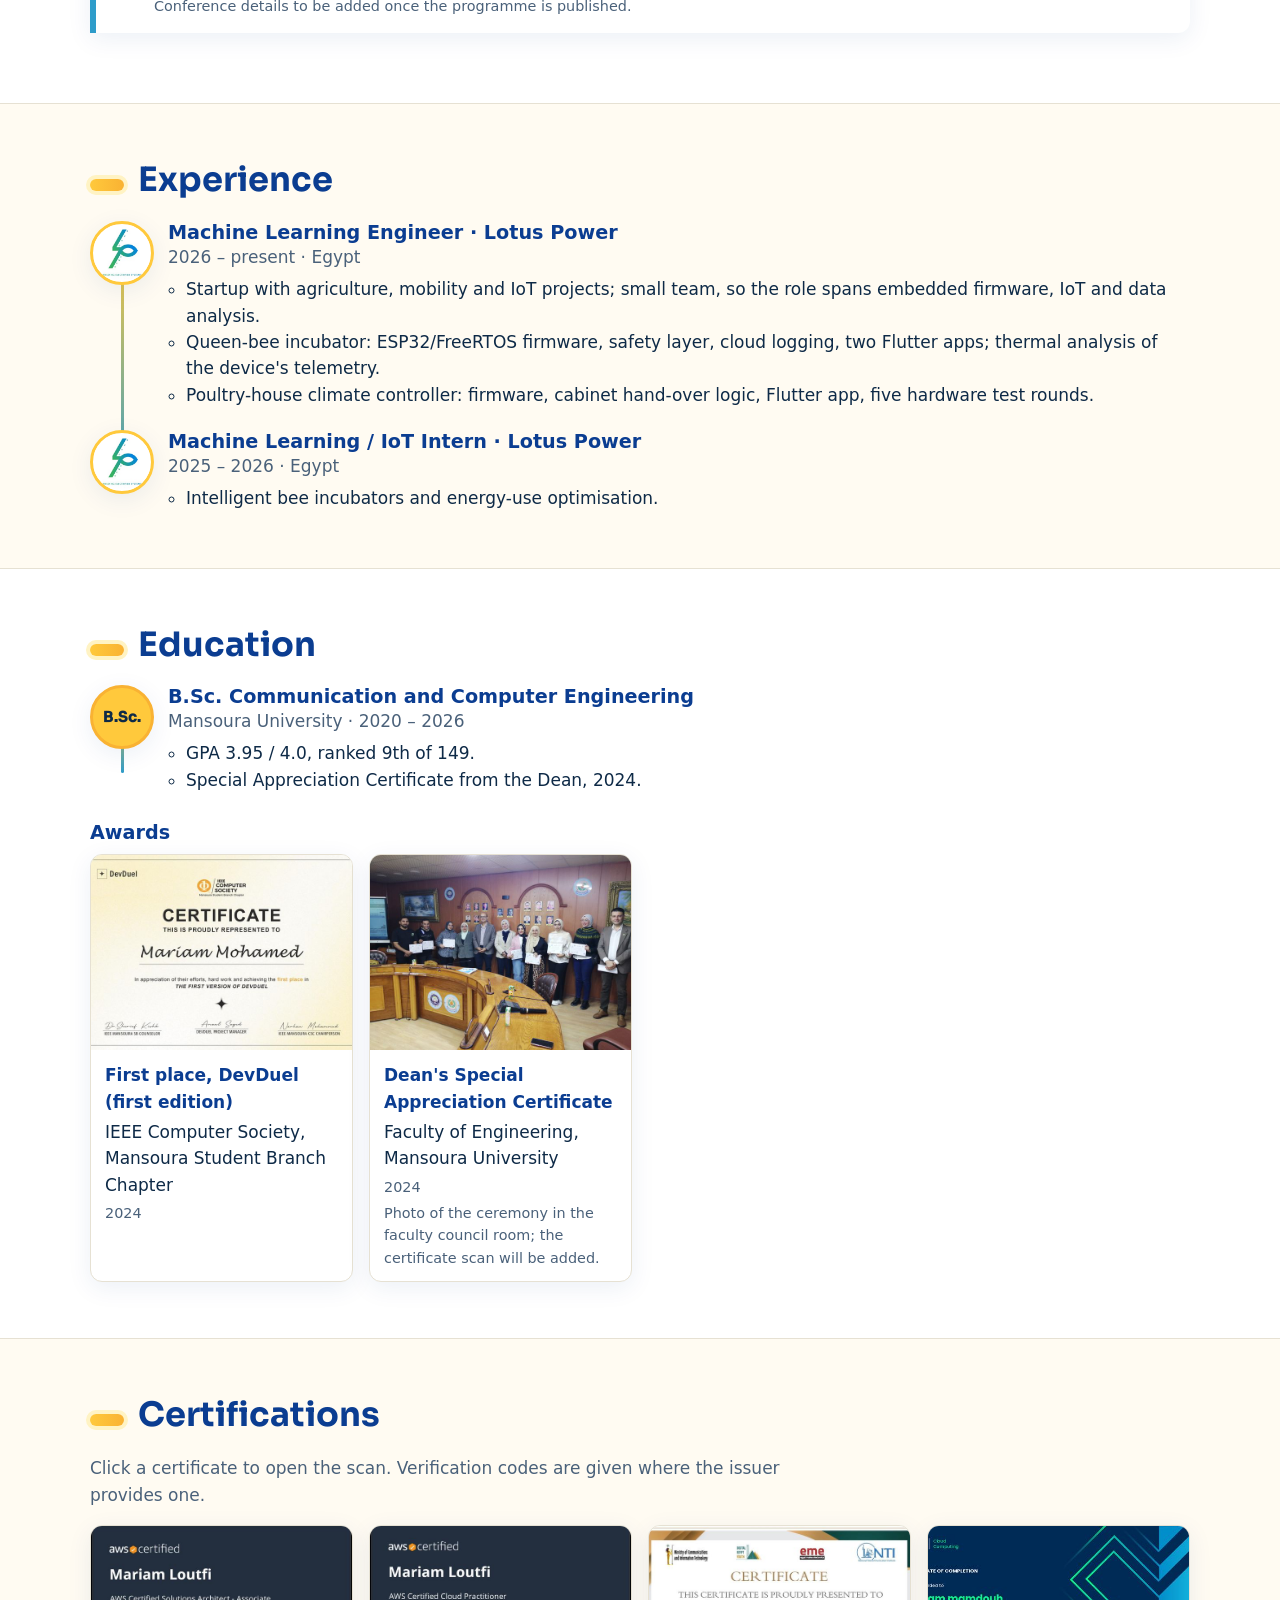
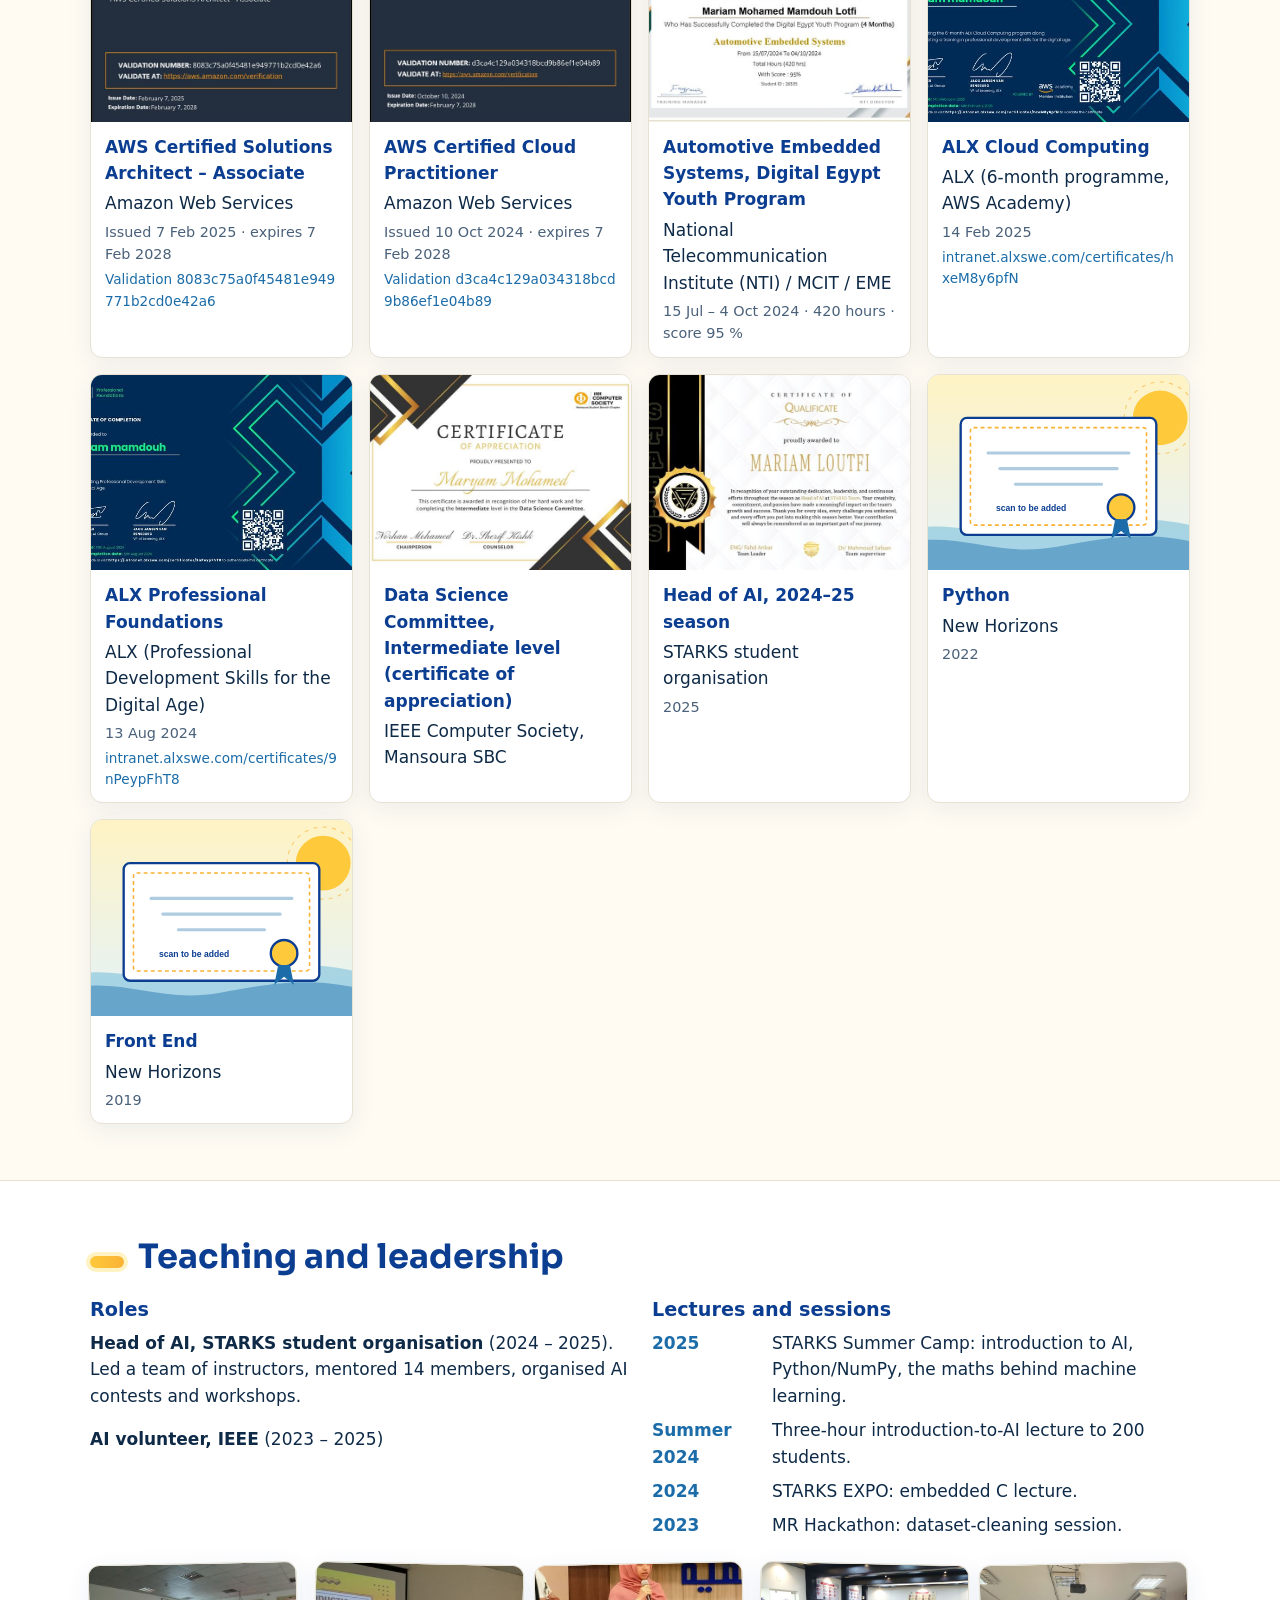
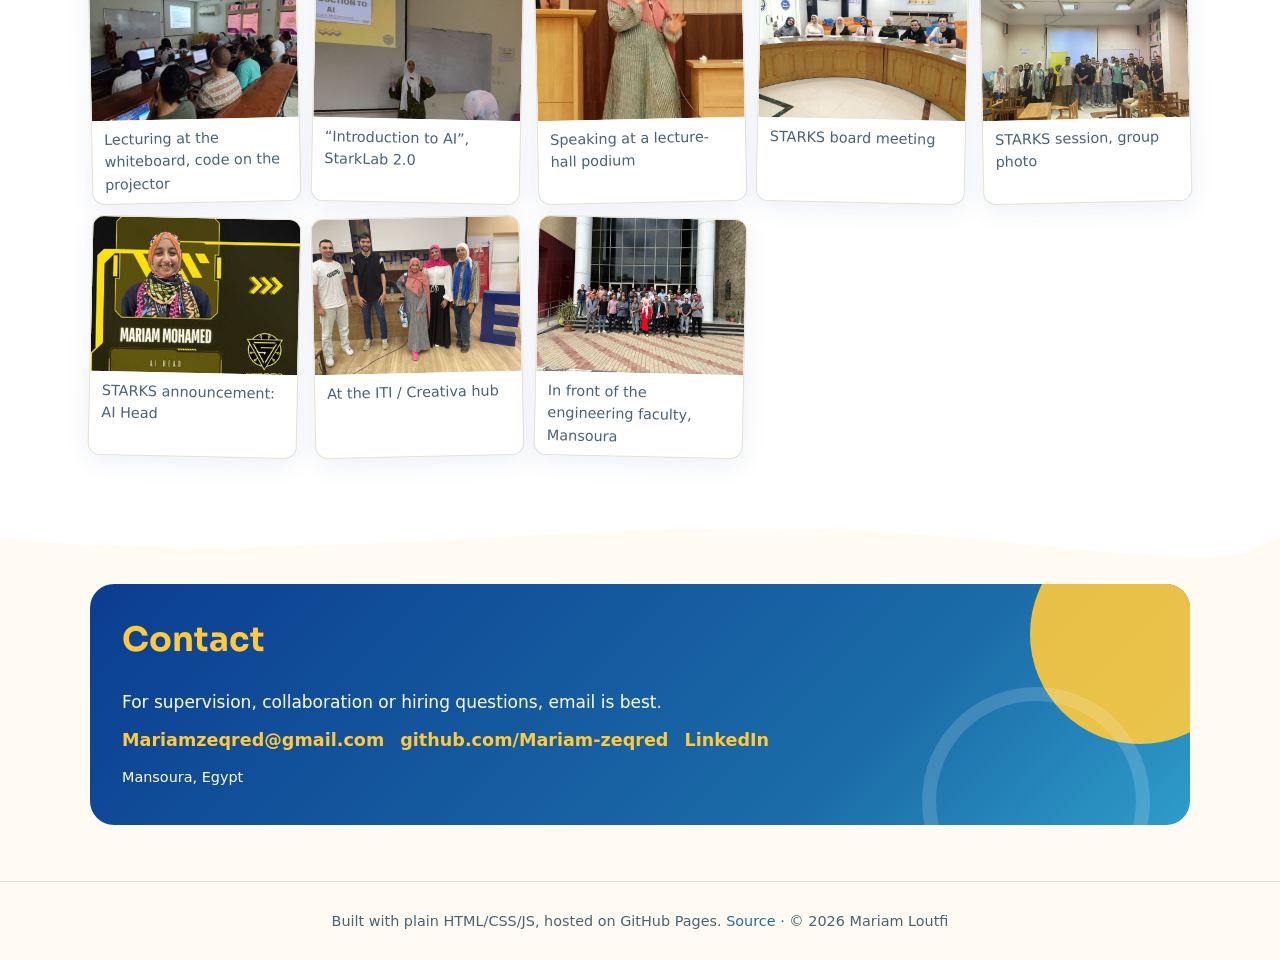
==== commit 8c4a0bbb: "Fill empty image slots and give the site a livelier look - Two real result figures (incubator teleme" ====
--- a/index.html
+++ b/index.html
@@ -12,6 +12,9 @@
   <meta property="og:image" content="https://mariam-zeqred.github.io/img/portrait.jpg">
   <meta name="twitter:card" content="summary">
   <link rel="icon" type="image/svg+xml" href="favicon.svg">
+  <link rel="preconnect" href="https://fonts.googleapis.com">
+  <link rel="preconnect" href="https://fonts.gstatic.com" crossorigin>
+  <link href="https://fonts.googleapis.com/css2?family=Sora:wght@600;800&display=swap" rel="stylesheet">
   <link rel="stylesheet" href="css/style.css">
 </head>
 <body>
@@ -24,7 +27,10 @@
   </header>
 
   <main id="top">
-    <div class="hero" id="hero"></div>
+    <div class="hero" id="hero">
+      <div class="sun" aria-hidden="true"></div>
+      <svg class="wave" viewBox="0 0 1440 90" preserveAspectRatio="none" aria-hidden="true"><path d="M0 50 C 240 90, 480 10, 720 50 S 1200 90, 1440 40 V90 H0 Z" fill="#FFFBF2"/></svg>
+    </div>
     <section id="about"></section>
     <section id="projects"></section>
     <section id="simulations"></section>
@@ -33,7 +39,9 @@
     <section id="education"></section>
     <section id="certifications"></section>
     <section id="teaching"></section>
-    <section id="contact"></section>
+    <section id="contact">
+      <svg class="wave-top" viewBox="0 0 1440 60" preserveAspectRatio="none" aria-hidden="true"><path d="M0 30 C 360 70, 720 -10, 1080 30 S 1380 50, 1440 30 V0 H0 Z" fill="#FFFFFF"/></svg>
+    </section>
   </main>
 
   <footer id="footer"></footer>
--- a/css/style.css
+++ b/css/style.css
@@ -19,6 +19,7 @@
   --shadow: 0 6px 24px rgba(11, 61, 145, 0.08);
   --max: 1100px;
   --font: "Segoe UI", system-ui, -apple-system, Roboto, "Helvetica Neue", Arial, sans-serif;
+  --display: "Sora", "Segoe UI", system-ui, sans-serif;
   --mono: ui-monospace, SFMono-Regular, Menlo, Consolas, monospace;
 }
 * { box-sizing: border-box; }
@@ -30,7 +31,9 @@
 img { max-width: 100%; height: auto; display: block; }
 a { color: var(--blue); text-decoration: none; }
 a:hover { text-decoration: underline; }
-h1, h2, h3, h4 { line-height: 1.2; color: var(--blue-navy); margin: 0 0 .5em; }
+h1, h2, h3, h4 { line-height: 1.2; color: var(--blue-navy); margin: 0 0 .5em; font-family: var(--display); }
+h3 { font-family: var(--font); }
+::selection { background: var(--yellow); color: var(--text); }
 h2 { font-size: clamp(1.6rem, 3vw, 2.1rem); }
 h3 { font-size: 1.2rem; }
 p { margin: 0 0 1em; }
@@ -45,11 +48,14 @@
   backdrop-filter: blur(8px); border-bottom: 3px solid var(--yellow);
 }
 .nav .wrap { display: flex; align-items: center; justify-content: space-between; min-height: 60px; gap: 12px; }
-.brand { display: flex; align-items: center; gap: 10px; font-weight: 700; color: var(--blue-navy); }
+.brand { display: flex; align-items: center; gap: 10px; font-weight: 800; color: var(--blue-navy); font-family: var(--display); }
 .brand img { width: 32px; height: 32px; }
 .nav-links { display: flex; gap: 4px; list-style: none; margin: 0; padding: 0; flex-wrap: wrap; }
 .nav-links a { padding: 6px 10px; border-radius: 8px; color: var(--blue-navy); font-weight: 600; font-size: .95rem; }
-.nav-links a:hover, .nav-links a.active { background: var(--yellow-pale); text-decoration: none; }
+.nav-links a { position: relative; }
+.nav-links a::after { content: ""; position: absolute; left: 10px; right: 10px; bottom: 3px; height: 3px; border-radius: 2px; background: var(--yellow); transform: scaleX(0); transition: transform .25s; }
+.nav-links a:hover::after, .nav-links a.active::after { transform: scaleX(1); }
+.nav-links a:hover, .nav-links a.active { text-decoration: none; }
 .nav-toggle {
   display: none; background: var(--white); border: 2px solid var(--blue); color: var(--blue); border-radius: 8px;
   padding: 6px 10px; font-size: 1rem; cursor: pointer;
@@ -71,7 +77,8 @@
   display: inline-block; padding: 10px 18px; border-radius: 10px; font-weight: 700; border: 2px solid transparent;
   cursor: pointer; font-size: 1rem; font-family: inherit; line-height: 1.2;
 }
-.btn:hover { text-decoration: none; filter: brightness(.96); }
+.btn { transition: transform .2s, box-shadow .2s, filter .2s; }
+.btn:hover { text-decoration: none; filter: brightness(.97); transform: translateY(-2px); box-shadow: 0 8px 18px rgba(11, 61, 145, .14); }
 .btn-primary { background: var(--blue); color: var(--white); border-color: var(--blue); }
 .btn-accent { background: var(--yellow); color: var(--text); border-color: var(--yellow-deep); }
 .btn-outline { background: transparent; color: var(--blue); border-color: var(--blue); }
@@ -81,33 +88,49 @@
 section { padding: 56px 0; }
 section + section { border-top: 1px solid var(--line); }
 section:nth-of-type(even) { background: var(--white); }
-.section-head { display: flex; align-items: baseline; gap: 14px; flex-wrap: wrap; margin-bottom: 20px; }
-.section-head::before { content: ""; width: 34px; height: 10px; background: var(--yellow); border-radius: 5px; }
+.section-head { display: flex; align-items: baseline; gap: 14px; flex-wrap: nowrap; margin-bottom: 20px; }
+.section-head h2 { min-width: 0; font-size: clamp(1.45rem, 5.5vw, 2.1rem); }
+.section-head::before { content: ""; flex: none; width: 34px; height: 12px; background: linear-gradient(90deg, var(--yellow), var(--yellow-deep)); border-radius: 6px; box-shadow: 0 0 0 4px var(--yellow-pale); }
 .section-head h2 { margin: 0; }
 .intro { max-width: 70ch; color: var(--text-muted); }
 
 /* ---------- hero ---------- */
-.hero { background: linear-gradient(160deg, var(--yellow-pale) 0%, var(--sand) 45%, var(--blue-pale) 100%); padding: 48px 0 56px; }
+.hero { position: relative; overflow: hidden; background: linear-gradient(160deg, var(--yellow-pale) 0%, var(--sand) 45%, var(--blue-pale) 100%); padding: 56px 0 110px; }
+.hero::before { content: ""; position: absolute; inset: 0; background-image: radial-gradient(rgba(27, 108, 168, .14) 1.5px, transparent 1.5px); background-size: 26px 26px; mask-image: linear-gradient(180deg, transparent, #000 40%, transparent 95%); -webkit-mask-image: linear-gradient(180deg, transparent, #000 40%, transparent 95%); pointer-events: none; }
+.hero .sun { position: absolute; top: -140px; right: -120px; width: 420px; height: 420px; border-radius: 50%; background: radial-gradient(circle, rgba(255, 201, 60, .95) 0 38%, rgba(255, 201, 60, .35) 39% 55%, transparent 56%); animation: breathe 7s ease-in-out infinite; pointer-events: none; }
+.hero .sun::after { content: ""; position: absolute; inset: 0; border-radius: 50%; border: 3px dashed rgba(249, 178, 51, .55); animation: spin 60s linear infinite; }
+.hero .wave { position: absolute; left: 0; right: 0; bottom: -1px; width: 100%; height: 70px; display: block; }
+.hero .wrap { position: relative; z-index: 1; }
+@keyframes breathe { 0%, 100% { transform: scale(1); } 50% { transform: scale(1.06); } }
+@keyframes spin { to { transform: rotate(360deg); } }
+@keyframes floaty { 0%, 100% { transform: translateY(0); } 50% { transform: translateY(-8px); } }
 .hero .wrap { display: grid; grid-template-columns: 1fr; gap: 28px; align-items: center; }
 @media (min-width: 760px) { .hero .wrap { grid-template-columns: 1.3fr 1fr; } }
-.hero h1 { font-size: clamp(2rem, 5vw, 3rem); margin-bottom: .2em; }
+.hero h1 { font-size: clamp(2.3rem, 6vw, 3.6rem); margin-bottom: .25em; font-weight: 800; letter-spacing: -.01em; }
+.hero h1 span { background: linear-gradient(180deg, transparent 62%, var(--yellow) 62% 92%, transparent 92%); padding: 0 .08em; }
 .hero .title { font-size: 1.15rem; color: var(--text); margin-bottom: .4em; }
 .hero .loc { color: var(--text-muted); margin-bottom: 1.2em; }
-.hero .facts { list-style: none; padding: 0; margin: 0 0 1.4em; display: grid; gap: 6px; }
-.hero .facts li { padding-left: 22px; position: relative; }
-.hero .facts li::before { content: ""; position: absolute; left: 0; top: .5em; width: 12px; height: 12px; border-radius: 50%; background: var(--yellow); border: 2px solid var(--yellow-deep); }
+.hero .facts { list-style: none; padding: 0; margin: 0 0 1.6em; display: flex; flex-wrap: wrap; gap: 8px; }
+.hero .facts li { background: var(--white); border: 2px solid var(--yellow); border-radius: 999px; padding: 6px 14px 6px 12px; font-size: .92rem; font-weight: 600; box-shadow: 0 4px 14px rgba(11, 61, 145, .08); display: flex; align-items: center; gap: 8px; }
+.hero .facts li::before { content: ""; width: 10px; height: 10px; border-radius: 50%; background: var(--yellow); flex: none; }
+.hero .facts li.blue { border-color: var(--blue-sky); }
+.hero .facts li.blue::before { background: var(--blue-sky); }
 .hero .buttons { display: flex; gap: 12px; flex-wrap: wrap; }
 .portrait-wrap { justify-self: center; position: relative; width: min(320px, 80%); }
-.portrait-wrap::before { content: ""; position: absolute; inset: -14px -14px auto auto; width: 120px; height: 120px; border-radius: 50%; background: var(--yellow); z-index: 0; }
-.portrait-wrap img { position: relative; z-index: 1; border-radius: 18px; box-shadow: var(--shadow); aspect-ratio: 3 / 4; object-fit: cover; width: 100%; }
+.portrait-wrap::before { content: ""; position: absolute; inset: -18px auto auto -18px; width: 140px; height: 140px; border-radius: 50%; background: var(--yellow); z-index: 0; }
+.portrait-wrap::after { content: ""; position: absolute; right: -16px; bottom: 24px; width: 110px; height: 110px; border-radius: 50%; border: 10px solid var(--blue-sky); opacity: .5; z-index: 0; }
+.portrait-wrap img { position: relative; z-index: 1; border-radius: 30px 30px 30px 90px; box-shadow: 0 24px 48px rgba(11, 61, 145, .22); aspect-ratio: 3 / 4; object-fit: cover; width: 100%; animation: floaty 6s ease-in-out infinite; }
 
 /* ---------- about ---------- */
 .about-grid { display: grid; gap: 28px; grid-template-columns: 1fr; }
 @media (min-width: 900px) { .about-grid { grid-template-columns: 1.4fr 1fr; } }
-.goal { background: var(--yellow-pale); border-left: 6px solid var(--yellow-deep); padding: 12px 16px; border-radius: 0 10px 10px 0; font-weight: 600; }
+.goal { background: linear-gradient(90deg, var(--yellow-pale), var(--white)); border-left: 6px solid var(--yellow-deep); padding: 14px 18px; border-radius: 0 12px 12px 0; font-weight: 600; box-shadow: var(--shadow); }
+.goal::before { content: "🎯 "; }
 .skills h3 { font-size: 1rem; color: var(--text-muted); margin: 14px 0 6px; text-transform: uppercase; letter-spacing: .04em; }
 .tags { display: flex; flex-wrap: wrap; gap: 6px; padding: 0; margin: 0; list-style: none; }
-.tag { background: var(--blue-pale); color: var(--blue-navy); border-radius: 999px; padding: 3px 10px; font-size: .85rem; font-weight: 600; }
+.tag { background: var(--blue-pale); color: var(--blue-navy); border-radius: 999px; padding: 3px 10px; font-size: .85rem; font-weight: 600; border: 1px solid transparent; }
+.tags li:nth-child(3n+2) { background: var(--yellow-pale); color: #6b4a00; }
+.tags li:nth-child(3n) { background: var(--white); border-color: var(--blue-sky); }
 .tag.yellow { background: var(--yellow-pale); color: var(--text); }
 
 /* ---------- cards ---------- */
@@ -116,12 +139,17 @@
 @media (min-width: 1000px) { .cards.three { grid-template-columns: repeat(3, 1fr); } }
 .card {
   background: var(--white); border: 1px solid var(--line); border-radius: var(--radius); box-shadow: var(--shadow);
-  overflow: hidden; display: flex; flex-direction: column;
-}
+  overflow: hidden; display: flex; flex-direction: column; position: relative; transition: transform .25s, box-shadow .25s;
+}
+.card::before { content: ""; position: absolute; top: 0; left: 0; right: 0; height: 6px; background: linear-gradient(90deg, var(--yellow), var(--blue-sky), var(--blue)); z-index: 2; }
+.card:hover { transform: translateY(-5px); box-shadow: 0 18px 36px rgba(11, 61, 145, .16); }
+.card-img img { transition: transform .4s; }
+.card:hover .card-img img { transform: scale(1.04); }
+.card-img img.art { object-fit: cover; }
 section:nth-of-type(even) .card { background: var(--sand); }
 .card-img { aspect-ratio: 16 / 10; background: var(--blue-pale); overflow: hidden; }
 .card-img img { width: 100%; height: 100%; object-fit: cover; }
-.card-img.placeholder { display: grid; place-items: center; color: var(--blue); font-size: 2.6rem; }
+.card-img.placeholder { display: grid; place-items: center; color: var(--blue); font-size: 2.6rem; background: linear-gradient(135deg, var(--yellow-pale), var(--blue-pale)); }
 .card-body { padding: 18px 18px 20px; display: flex; flex-direction: column; gap: 10px; flex: 1; }
 .card-body h3 { margin: 0; }
 .card-body p { margin: 0; }
@@ -138,34 +166,42 @@
 .repo-link::before { content: "⌥ "; }
 
 /* ---------- publications ---------- */
-.pub { background: var(--white); border-left: 6px solid var(--blue-sky); padding: 14px 18px; border-radius: 0 10px 10px 0; margin-bottom: 14px; box-shadow: var(--shadow); }
+.pub { background: var(--white); border-left: 6px solid var(--blue-sky); padding: 16px 20px 16px 58px; border-radius: 0 12px 12px 0; margin-bottom: 14px; box-shadow: var(--shadow); position: relative; transition: transform .25s; }
+.pub::before { content: "📄"; position: absolute; left: 16px; top: 14px; font-size: 1.5rem; }
+.pub:hover { transform: translateX(4px); }
 .pub .title { font-weight: 700; color: var(--blue-navy); }
 .pub .venue { color: var(--text-muted); }
 
 /* ---------- timeline (experience / education) ---------- */
-.timeline { list-style: none; margin: 0; padding: 0; display: grid; gap: 18px; }
-.timeline > li { display: grid; grid-template-columns: 64px 1fr; gap: 14px; align-items: start; }
-.timeline .logo { width: 64px; height: 64px; border-radius: 12px; border: 1px solid var(--line); background: var(--white); display: grid; place-items: center; overflow: hidden; }
+.timeline { list-style: none; margin: 0; padding: 0; display: grid; gap: 22px; position: relative; }
+.timeline::before { content: ""; position: absolute; left: 31px; top: 20px; bottom: 20px; width: 3px; background: linear-gradient(180deg, var(--yellow), var(--blue-sky)); border-radius: 2px; }
+.timeline > li { display: grid; grid-template-columns: 64px 1fr; gap: 14px; align-items: start; position: relative; }
+.timeline .logo { width: 64px; height: 64px; border-radius: 50%; border: 3px solid var(--yellow); background: var(--white); display: grid; place-items: center; overflow: hidden; box-shadow: var(--shadow); }
 .timeline .logo img { width: 56px; height: 56px; object-fit: contain; }
-.timeline .logo.dot { background: var(--yellow); border-color: var(--yellow-deep); font-weight: 800; color: var(--text); }
+.timeline .logo.dot { background: var(--yellow); border-color: var(--yellow-deep); font-weight: 800; color: var(--text); font-family: var(--display); font-size: .95rem; }
 .timeline h3 { margin: 0; }
 .timeline .meta { color: var(--text-muted); margin-bottom: 6px; }
 .timeline ul { margin: 0; padding-left: 18px; }
 
 /* ---------- certificates ---------- */
 .cert-grid { display: grid; gap: 16px; grid-template-columns: repeat(auto-fill, minmax(230px, 1fr)); }
-.cert { background: var(--white); border: 1px solid var(--line); border-radius: 12px; overflow: hidden; display: flex; flex-direction: column; box-shadow: var(--shadow); }
+.cert { background: var(--white); border: 1px solid var(--line); border-radius: 12px; overflow: hidden; display: flex; flex-direction: column; box-shadow: var(--shadow); transition: transform .25s, box-shadow .25s; }
+.cert:hover { transform: translateY(-4px); box-shadow: 0 16px 32px rgba(11, 61, 145, .16); }
 .cert-thumb { aspect-ratio: 4 / 3; background: var(--blue-pale); border: 0; padding: 0; cursor: pointer; overflow: hidden; width: 100%; }
 .cert-thumb img { width: 100%; height: 100%; object-fit: cover; transition: transform .2s; }
 .cert-thumb:hover img { transform: scale(1.03); }
 .cert-thumb.none { display: grid; place-items: center; color: var(--text-muted); font-size: .9rem; cursor: default; }
+.cert-thumb.none img { width: 100%; height: 100%; object-fit: cover; }
 .cert-body { padding: 12px 14px; display: grid; gap: 4px; }
 .cert-body strong { color: var(--blue-navy); }
 .cert-body .verify { font-size: .85rem; word-break: break-all; }
 
 /* ---------- photo strip ---------- */
 .strip { display: grid; gap: 14px; grid-template-columns: repeat(auto-fill, minmax(200px, 1fr)); }
-.strip figure { margin: 0; background: var(--white); border-radius: 12px; overflow: hidden; border: 1px solid var(--line); box-shadow: var(--shadow); }
+.strip figure { margin: 0; background: var(--white); border-radius: 12px; overflow: hidden; border: 1px solid var(--line); box-shadow: var(--shadow); transition: transform .25s; }
+.strip figure:nth-child(odd) { transform: rotate(-1.2deg); }
+.strip figure:nth-child(even) { transform: rotate(1.2deg); }
+.strip figure:hover { transform: rotate(0) scale(1.03); z-index: 1; }
 .strip button { display: block; width: 100%; aspect-ratio: 4 / 3; border: 0; padding: 0; background: var(--blue-pale); cursor: pointer; overflow: hidden; }
 .strip img { width: 100%; height: 100%; object-fit: cover; }
 .strip figcaption { padding: 8px 12px; font-size: .9rem; color: var(--text-muted); }
@@ -176,11 +212,28 @@
 .lectures .when { color: var(--blue); font-weight: 700; }
 
 /* ---------- contact / footer ---------- */
-.contact-box { background: var(--blue-navy); color: var(--white); border-radius: var(--radius); padding: 28px; display: grid; gap: 12px; }
+.contact-box { background: linear-gradient(135deg, var(--blue-navy), var(--blue) 70%, var(--blue-sky)); color: var(--white); border-radius: 24px; padding: 36px 32px; display: grid; gap: 12px; position: relative; overflow: hidden; }
+.contact-box::before { content: ""; position: absolute; right: -60px; top: -60px; width: 220px; height: 220px; border-radius: 50%; background: var(--yellow); opacity: .9; }
+.contact-box::after { content: ""; position: absolute; right: 40px; bottom: -90px; width: 200px; height: 200px; border-radius: 50%; border: 14px solid rgba(255, 255, 255, .15); }
+.contact-box > * { position: relative; z-index: 1; }
+#contact { position: relative; padding-top: 70px; }
+.wave-top { position: absolute; top: -1px; left: 0; width: 100%; height: 50px; display: block; }
 .contact-box h2 { color: var(--yellow); }
 .contact-box a { color: var(--yellow); font-weight: 700; }
 .contact-links { display: flex; gap: 16px; flex-wrap: wrap; font-size: 1.1rem; }
 footer { padding: 28px 0; color: var(--text-muted); font-size: .9rem; text-align: center; border-top: 1px solid var(--line); }
+
+/* ---------- reveal on scroll ---------- */
+.reveal { opacity: 0; transform: translateY(22px); transition: opacity .6s ease, transform .6s ease; }
+.reveal.in { opacity: 1; transform: none; }
+.strip figure.reveal.in:nth-child(odd) { transform: rotate(-1.2deg); }
+.strip figure.reveal.in:nth-child(even) { transform: rotate(1.2deg); }
+.strip figure.reveal.in:hover { transform: rotate(0) scale(1.03); }
+@media (prefers-reduced-motion: reduce) {
+  .reveal { opacity: 1; transform: none; transition: none; }
+  .hero .sun, .hero .sun::after, .portrait-wrap img { animation: none; }
+  .card, .cert, .btn, .pub { transition: none; }
+}
 
 /* ---------- lightbox ---------- */
 .lightbox { position: fixed; inset: 0; background: rgba(5, 20, 40, .9); display: none; z-index: 100; padding: 16px; }
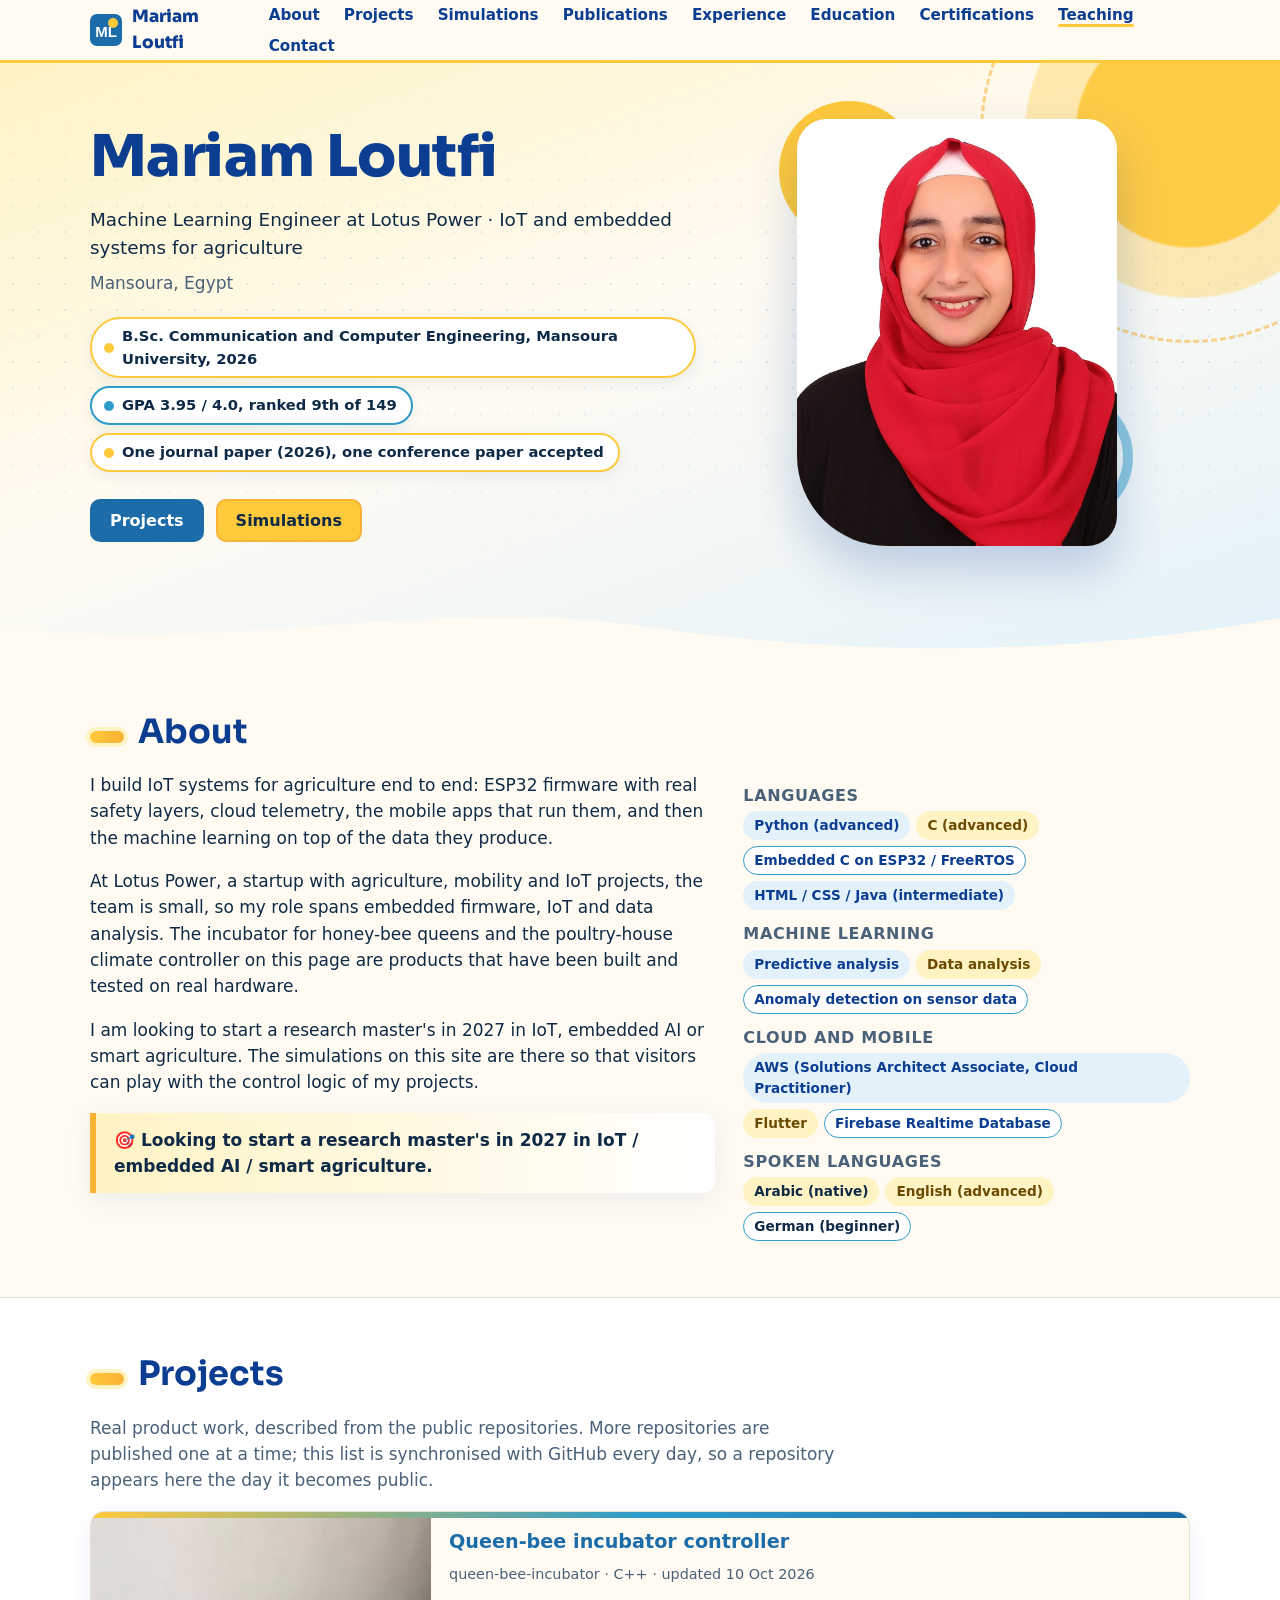
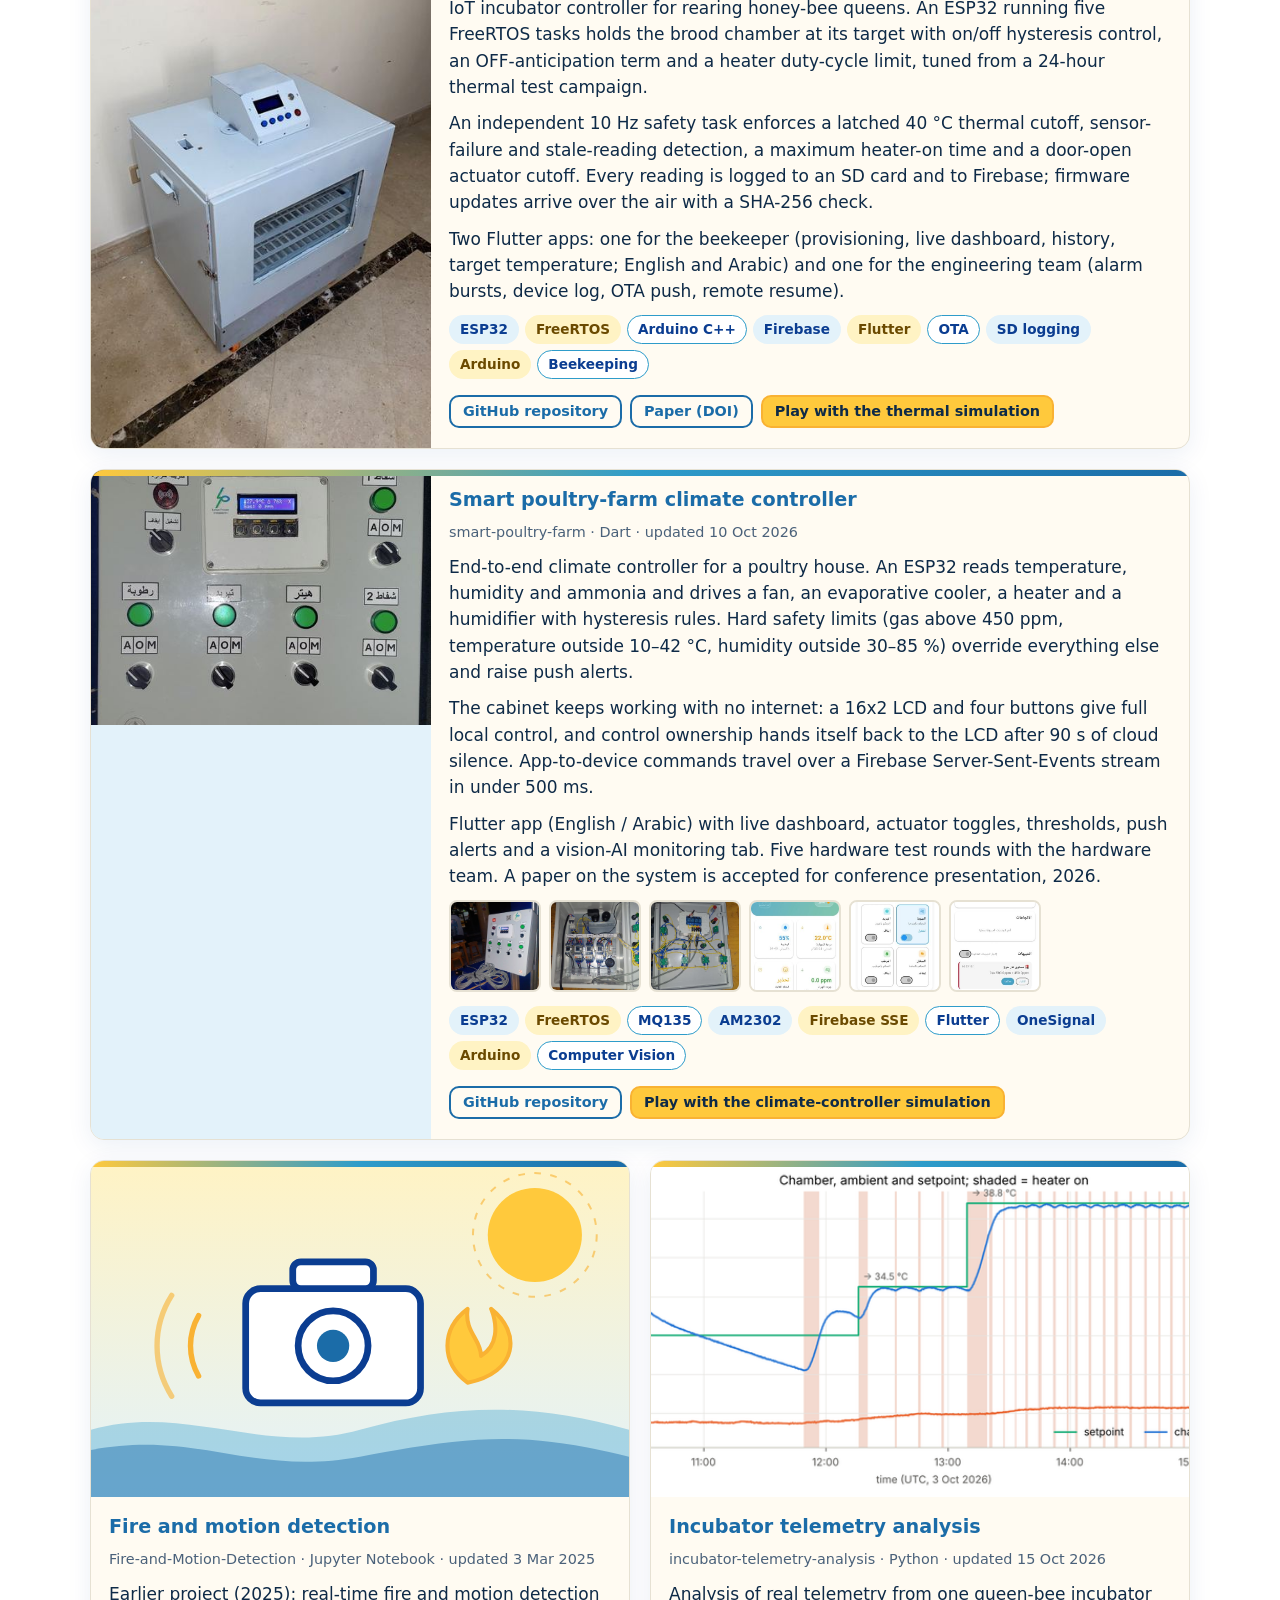
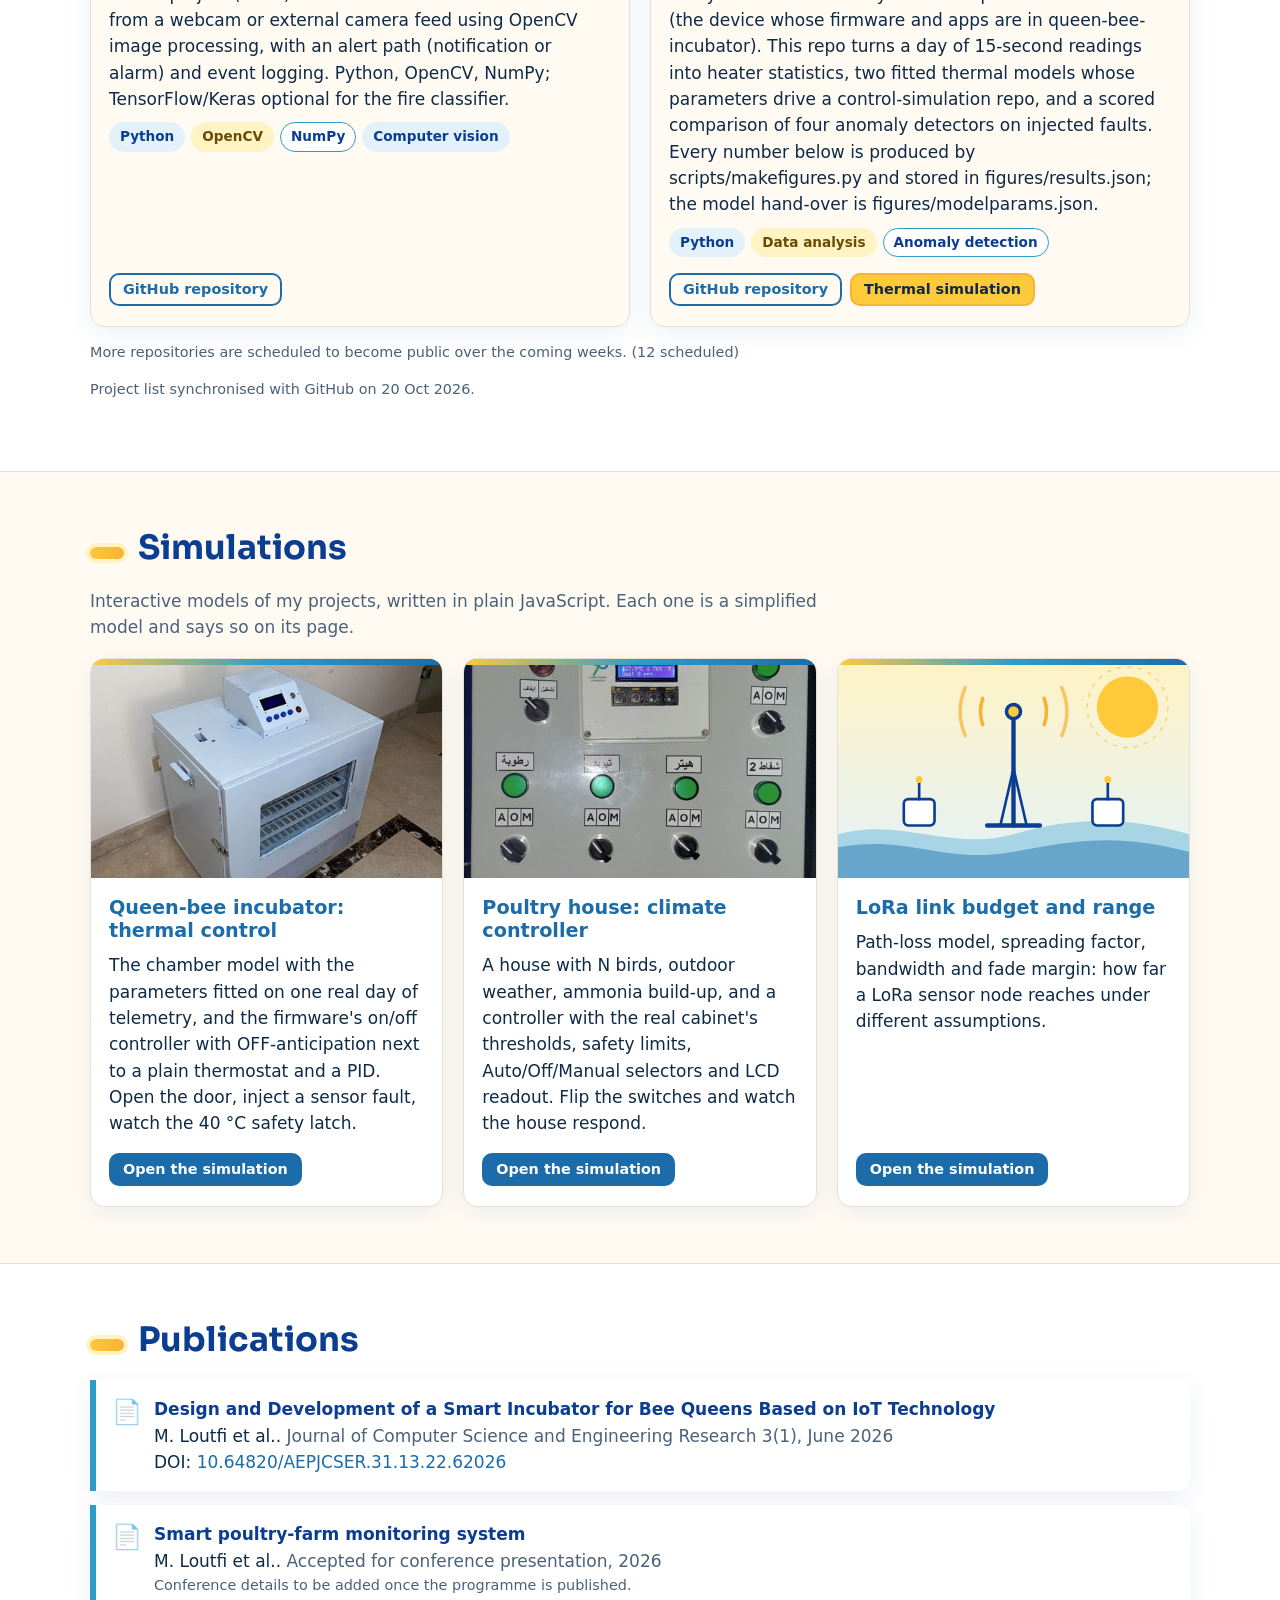
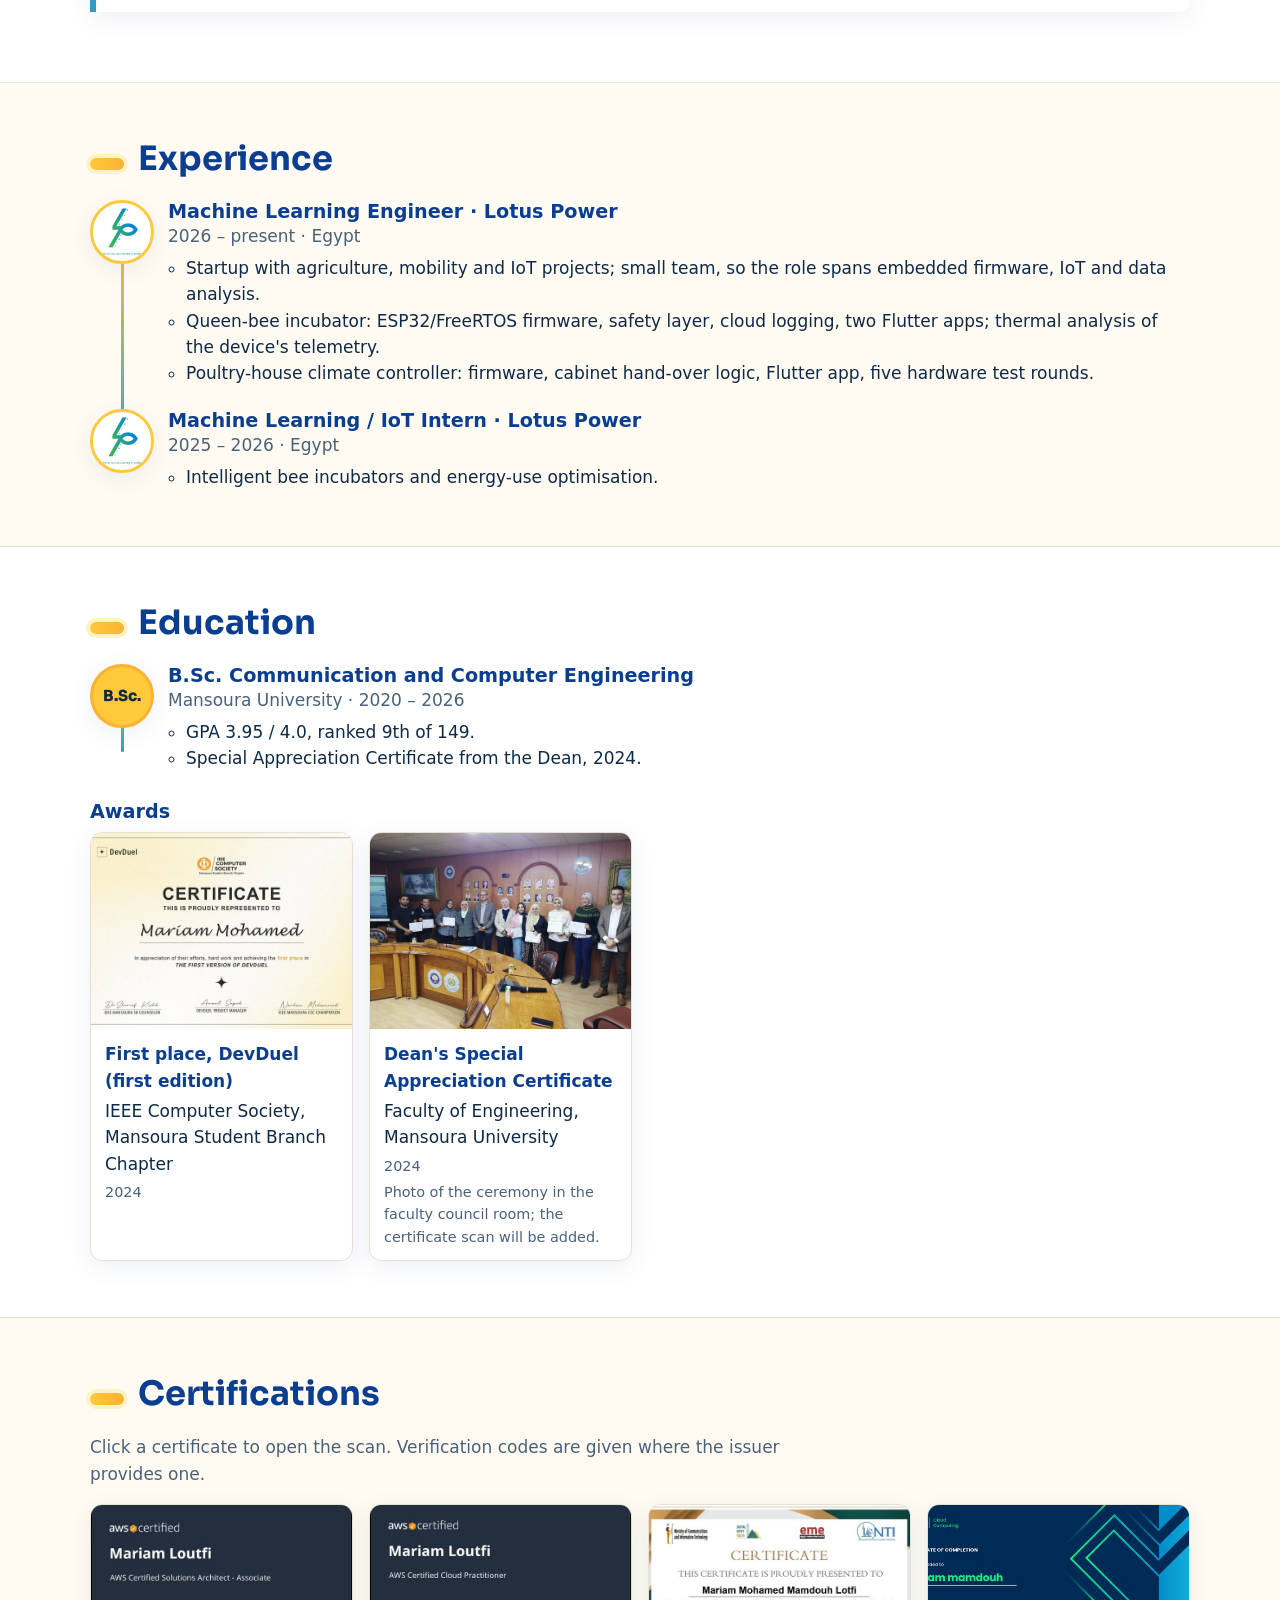
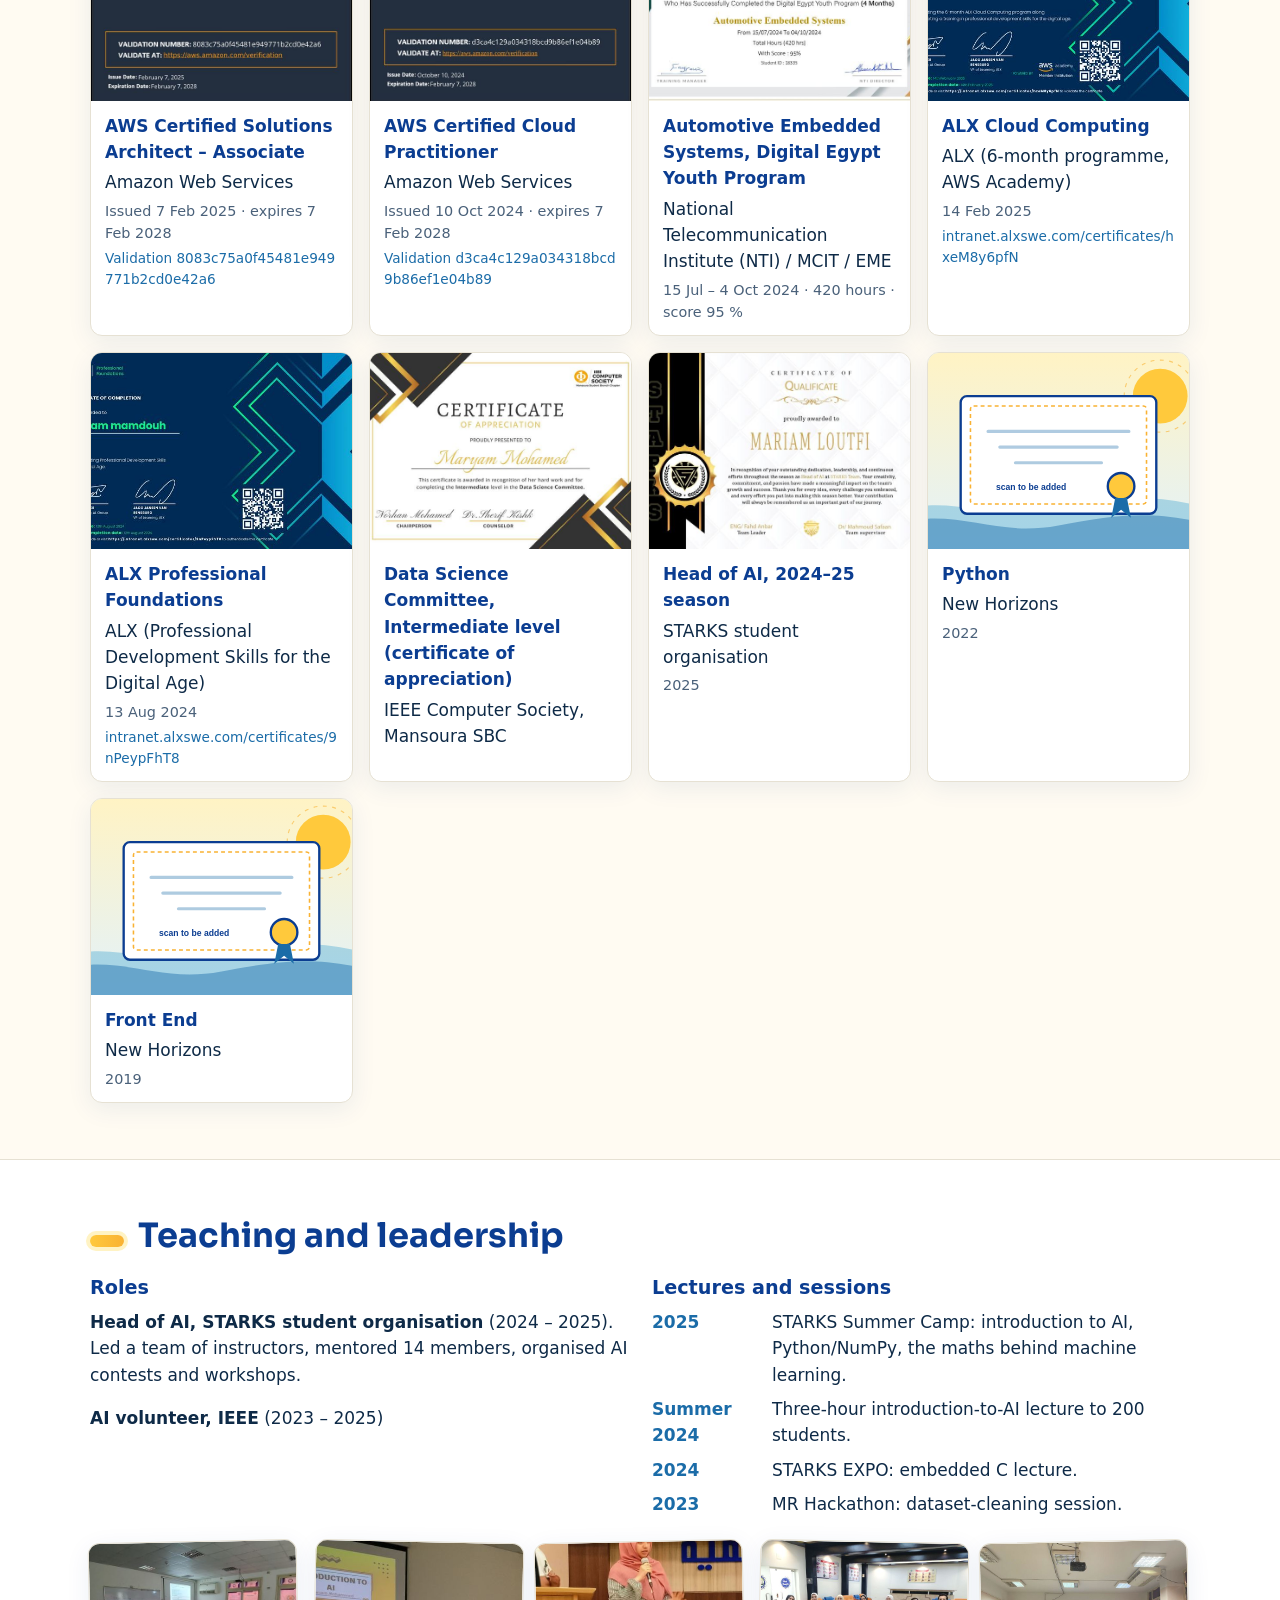
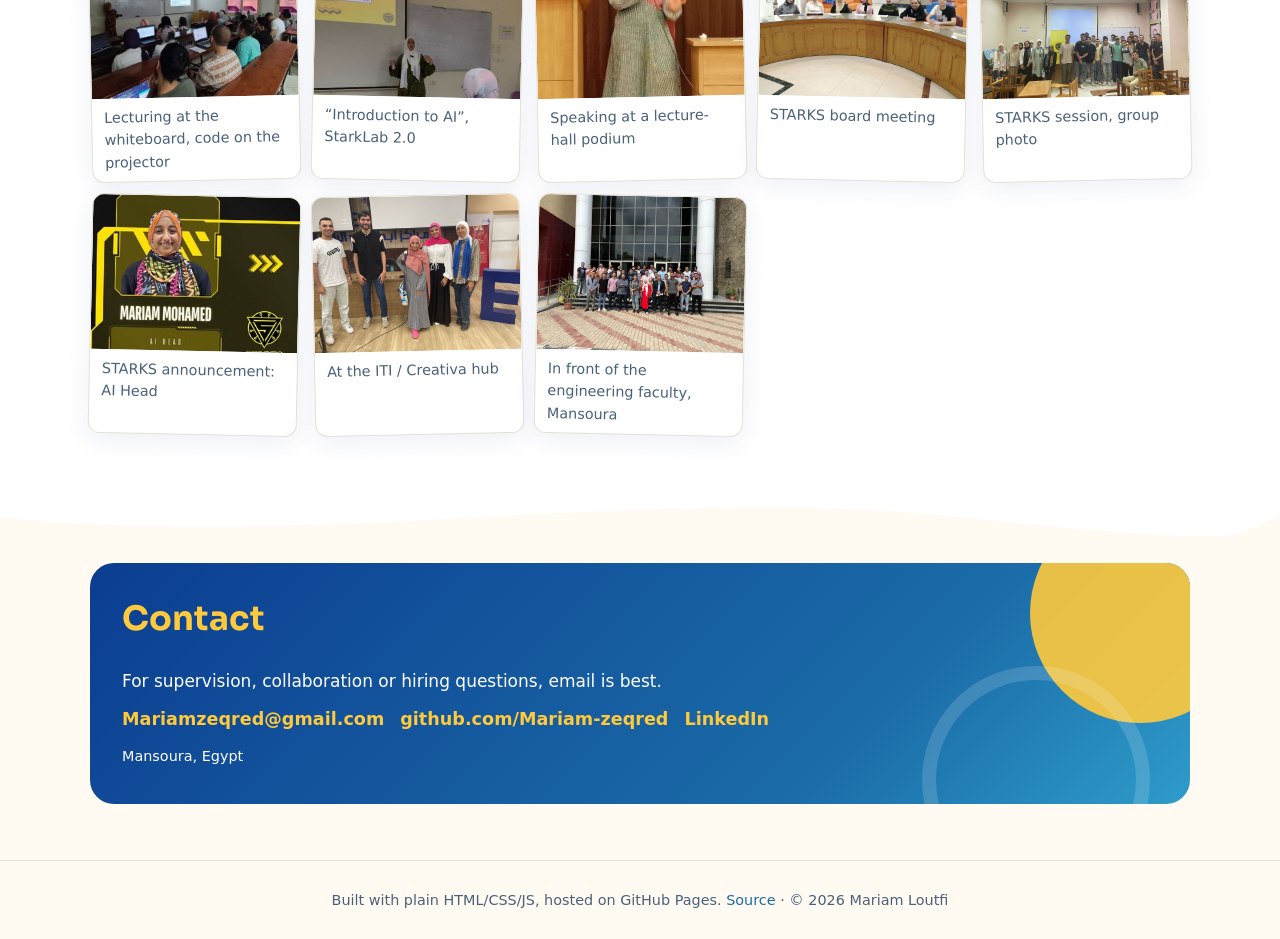
==== commit fefa669a: "Sync the project list with GitHub daily: live visibility, README intros, topics, chapter counts" ====
--- a/index.html
+++ b/index.html
@@ -52,6 +52,7 @@
   </div>
 
   <script src="data/content.js"></script>
+  <script src="data/repos.js"></script>
   <script src="js/main.js"></script>
 </body>
 </html>
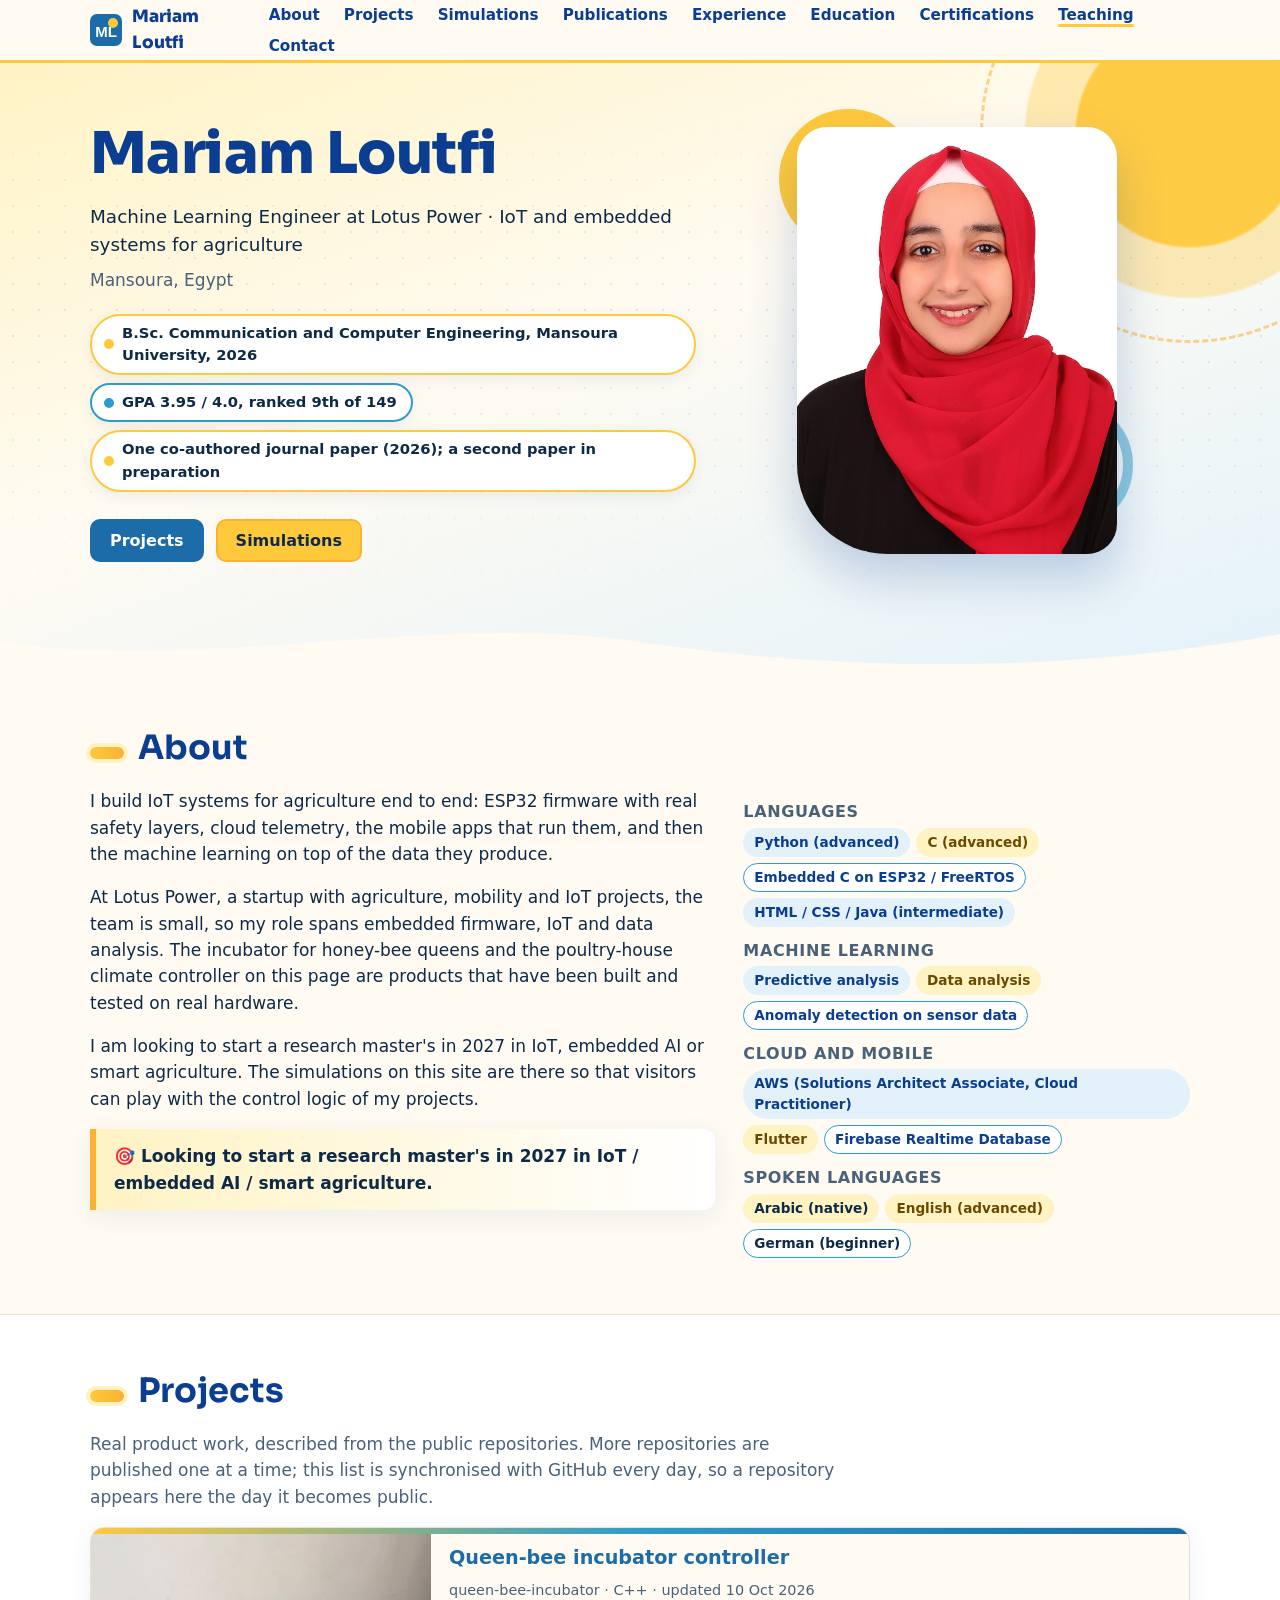
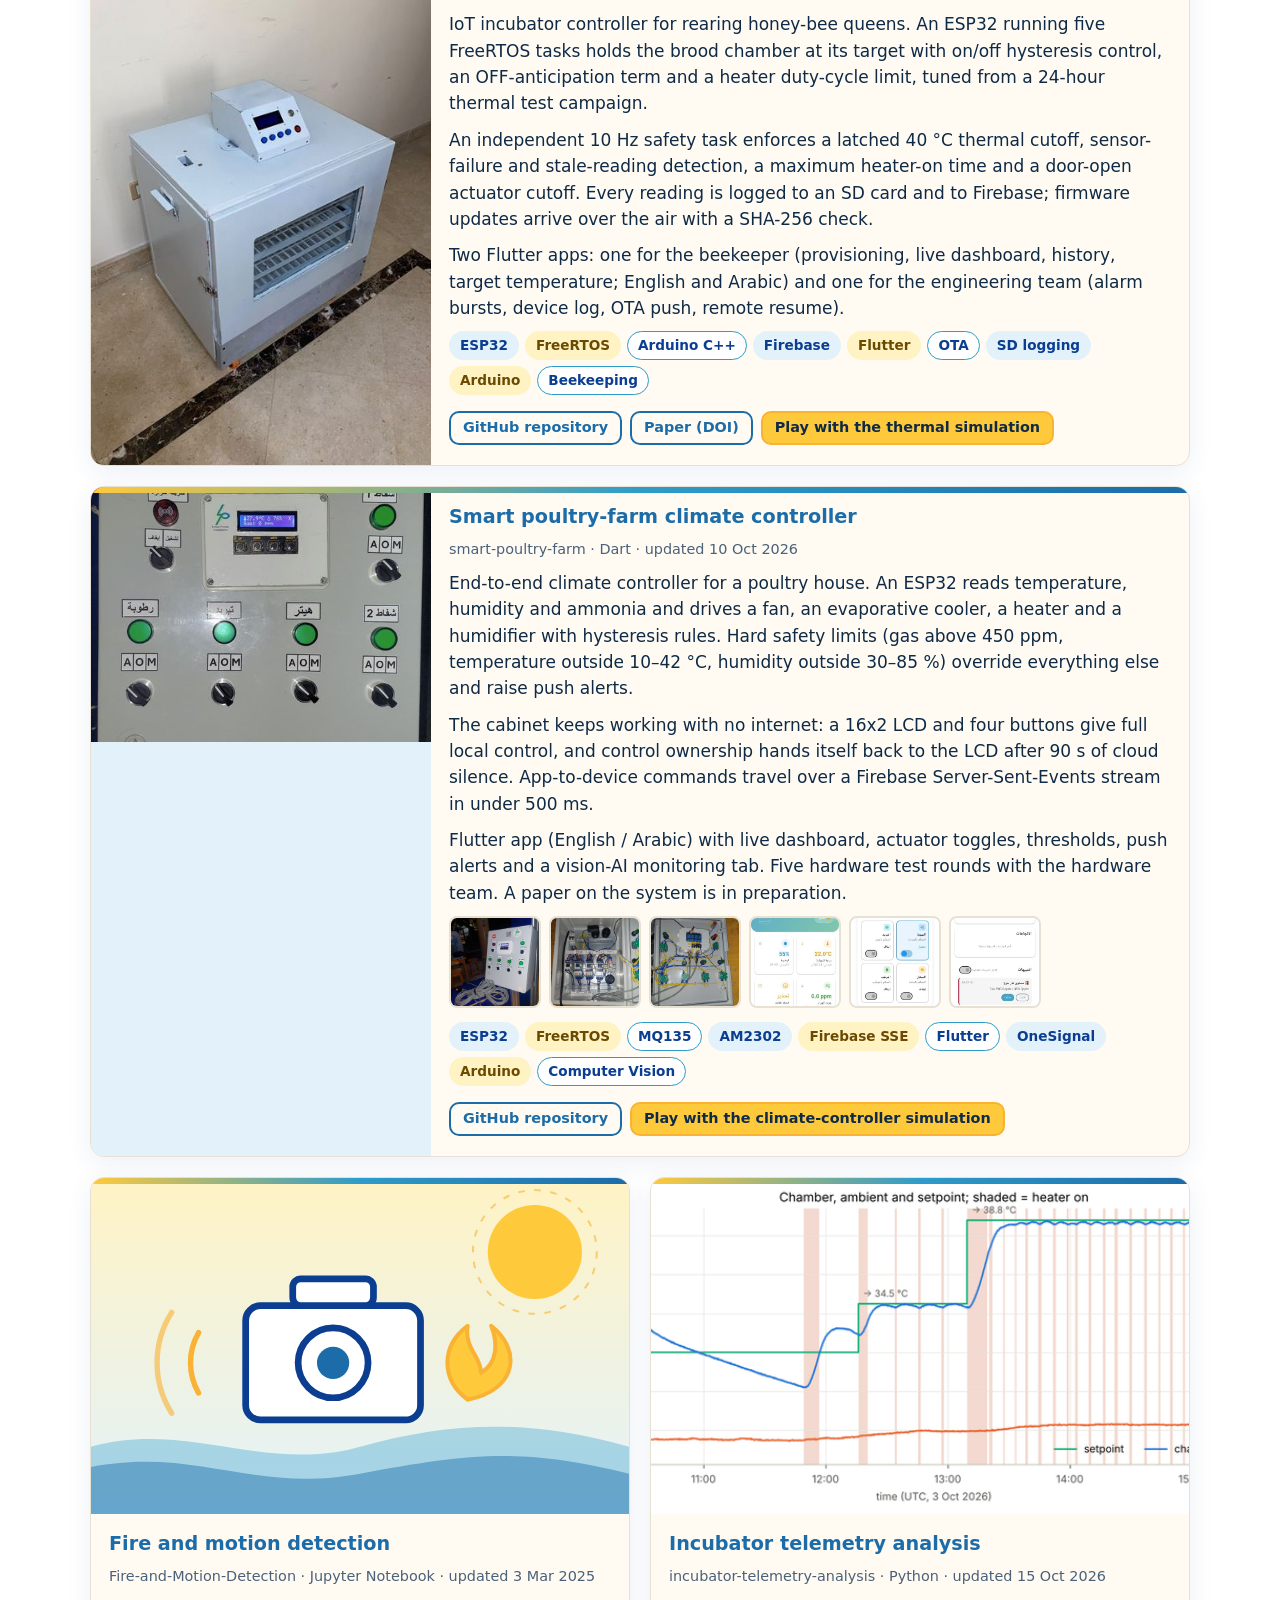
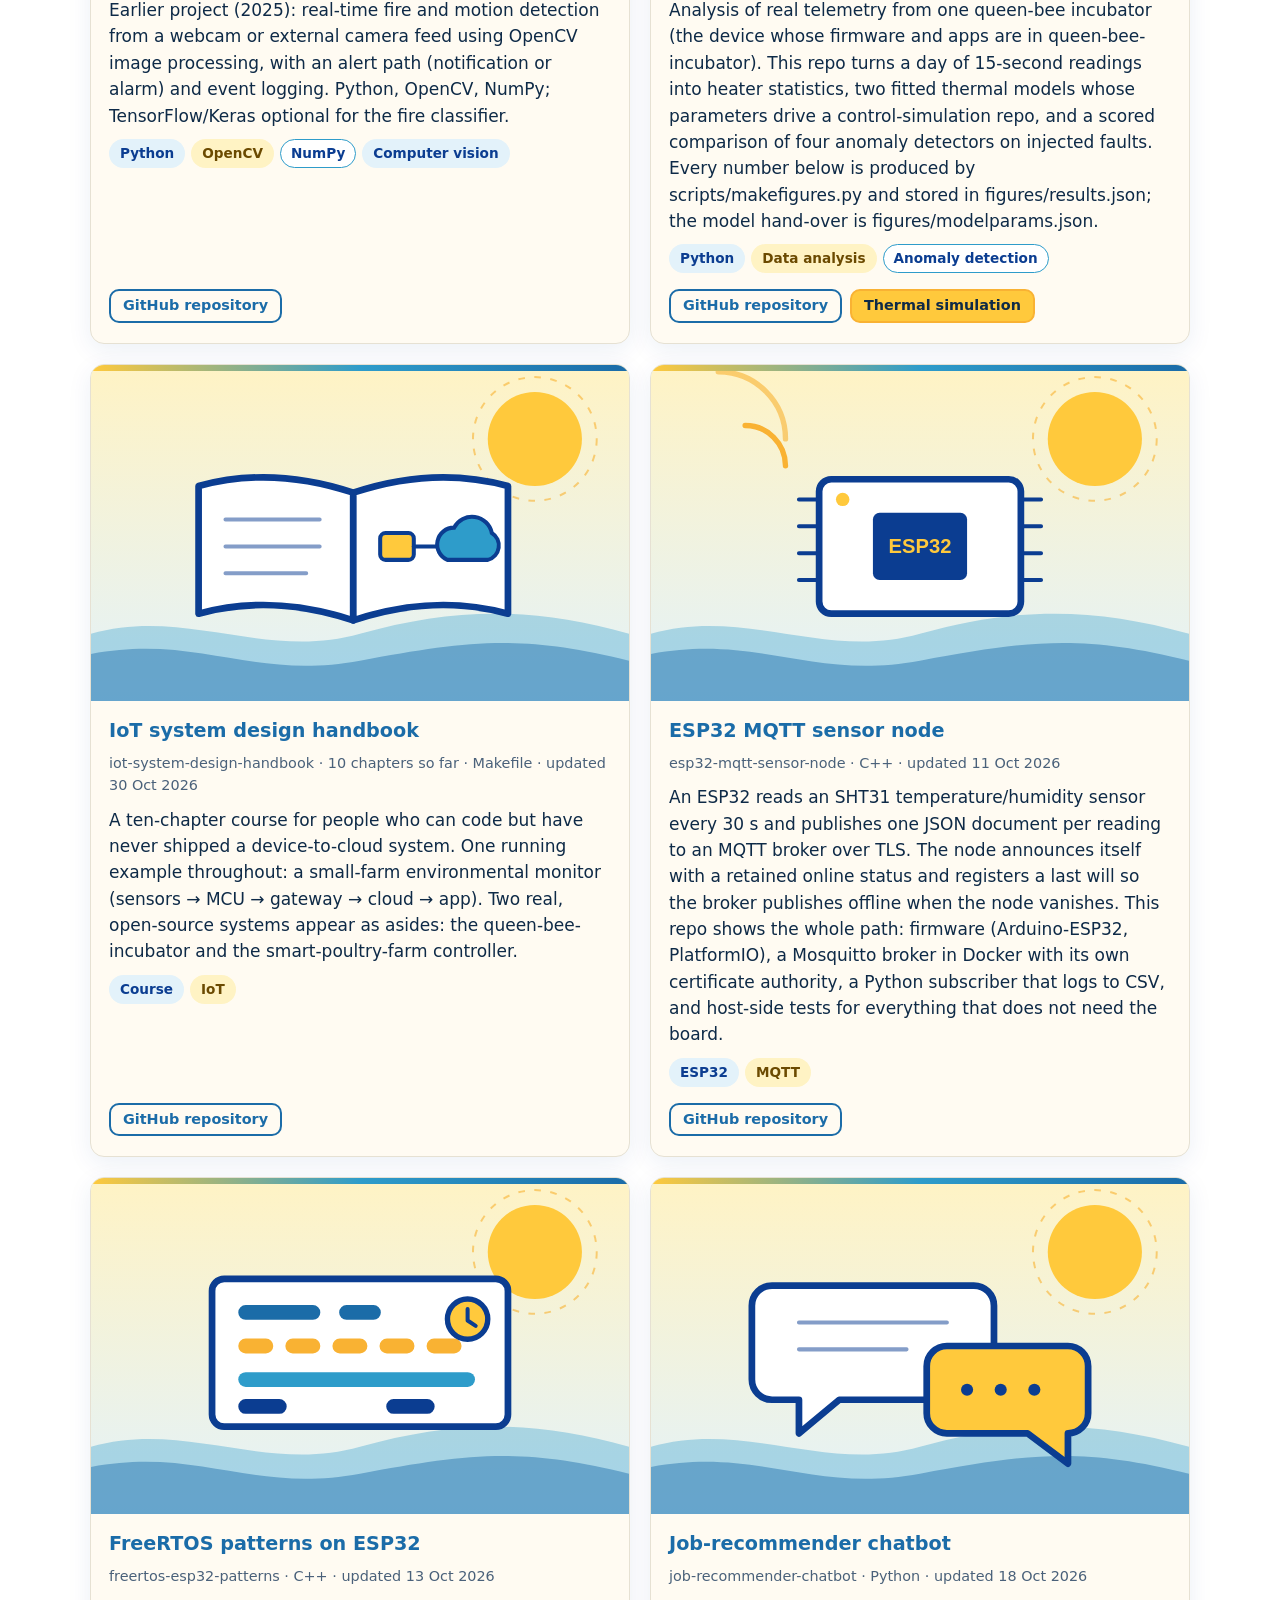
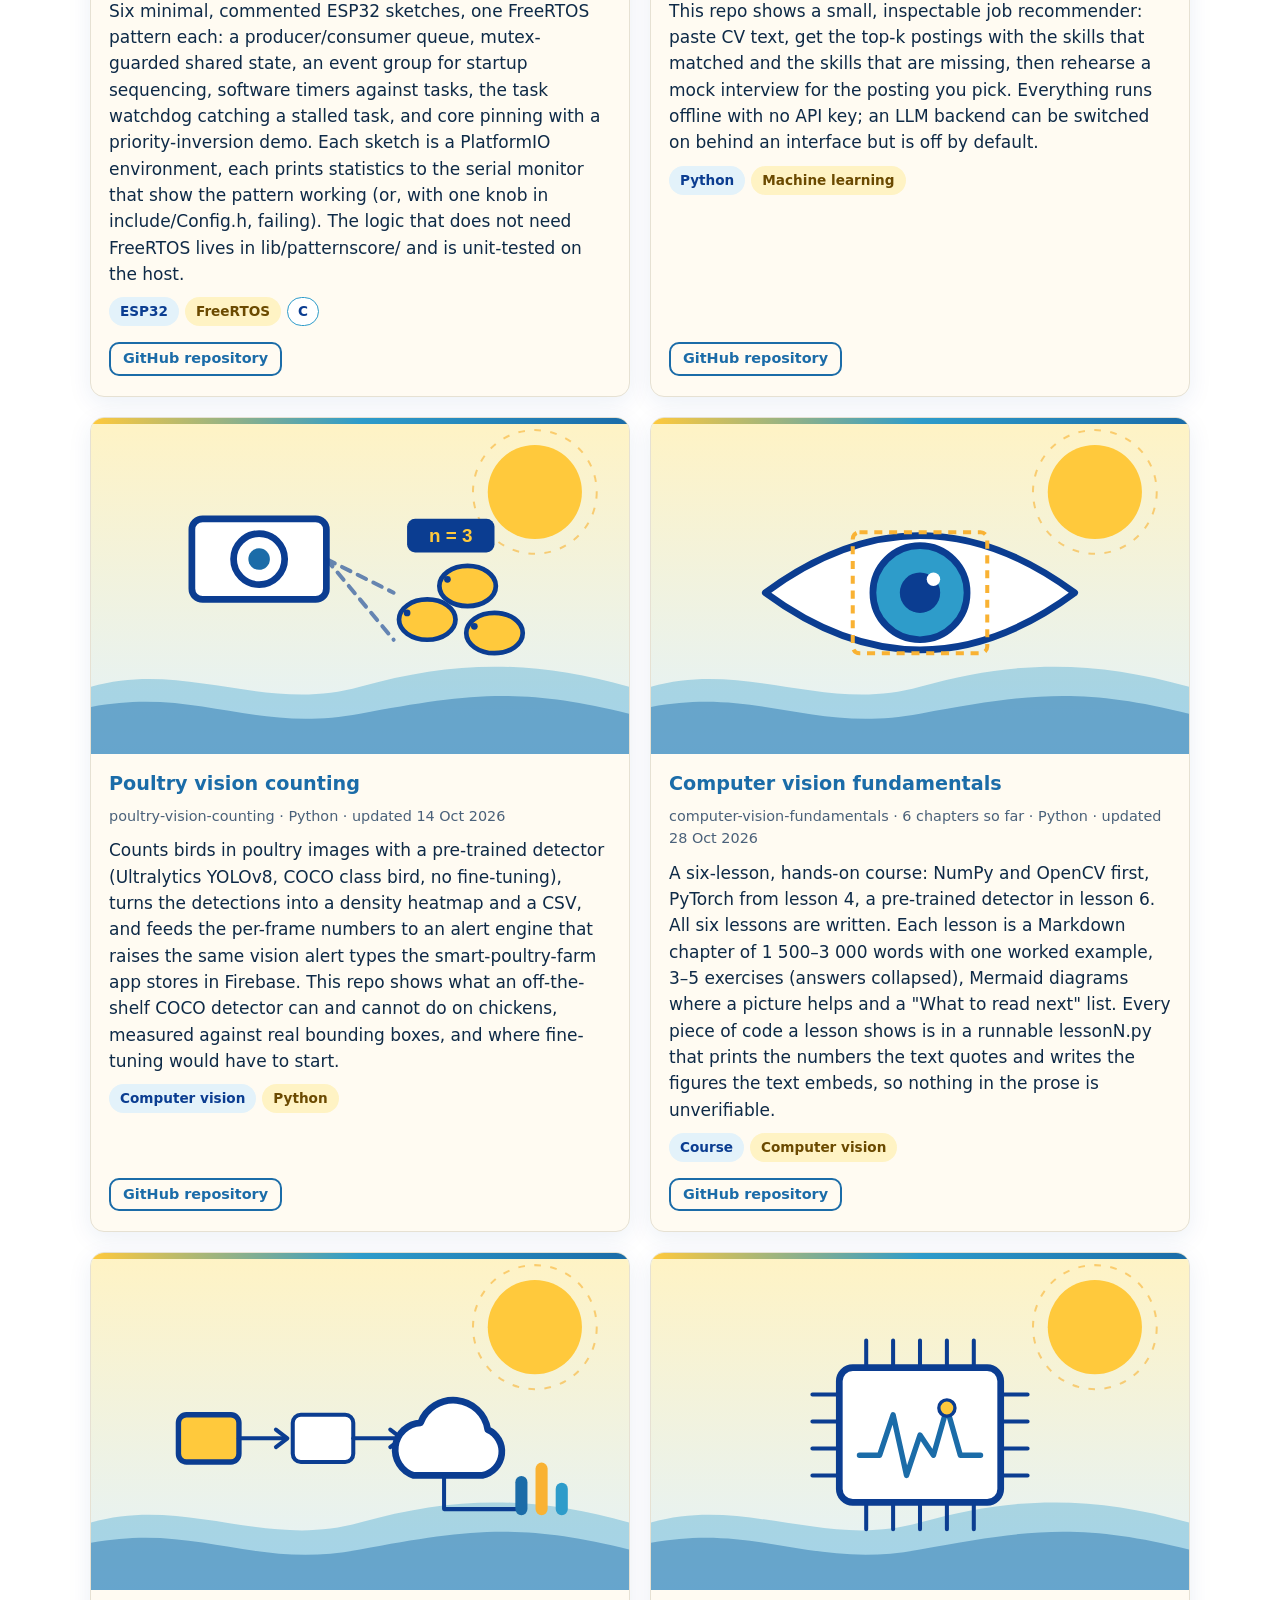
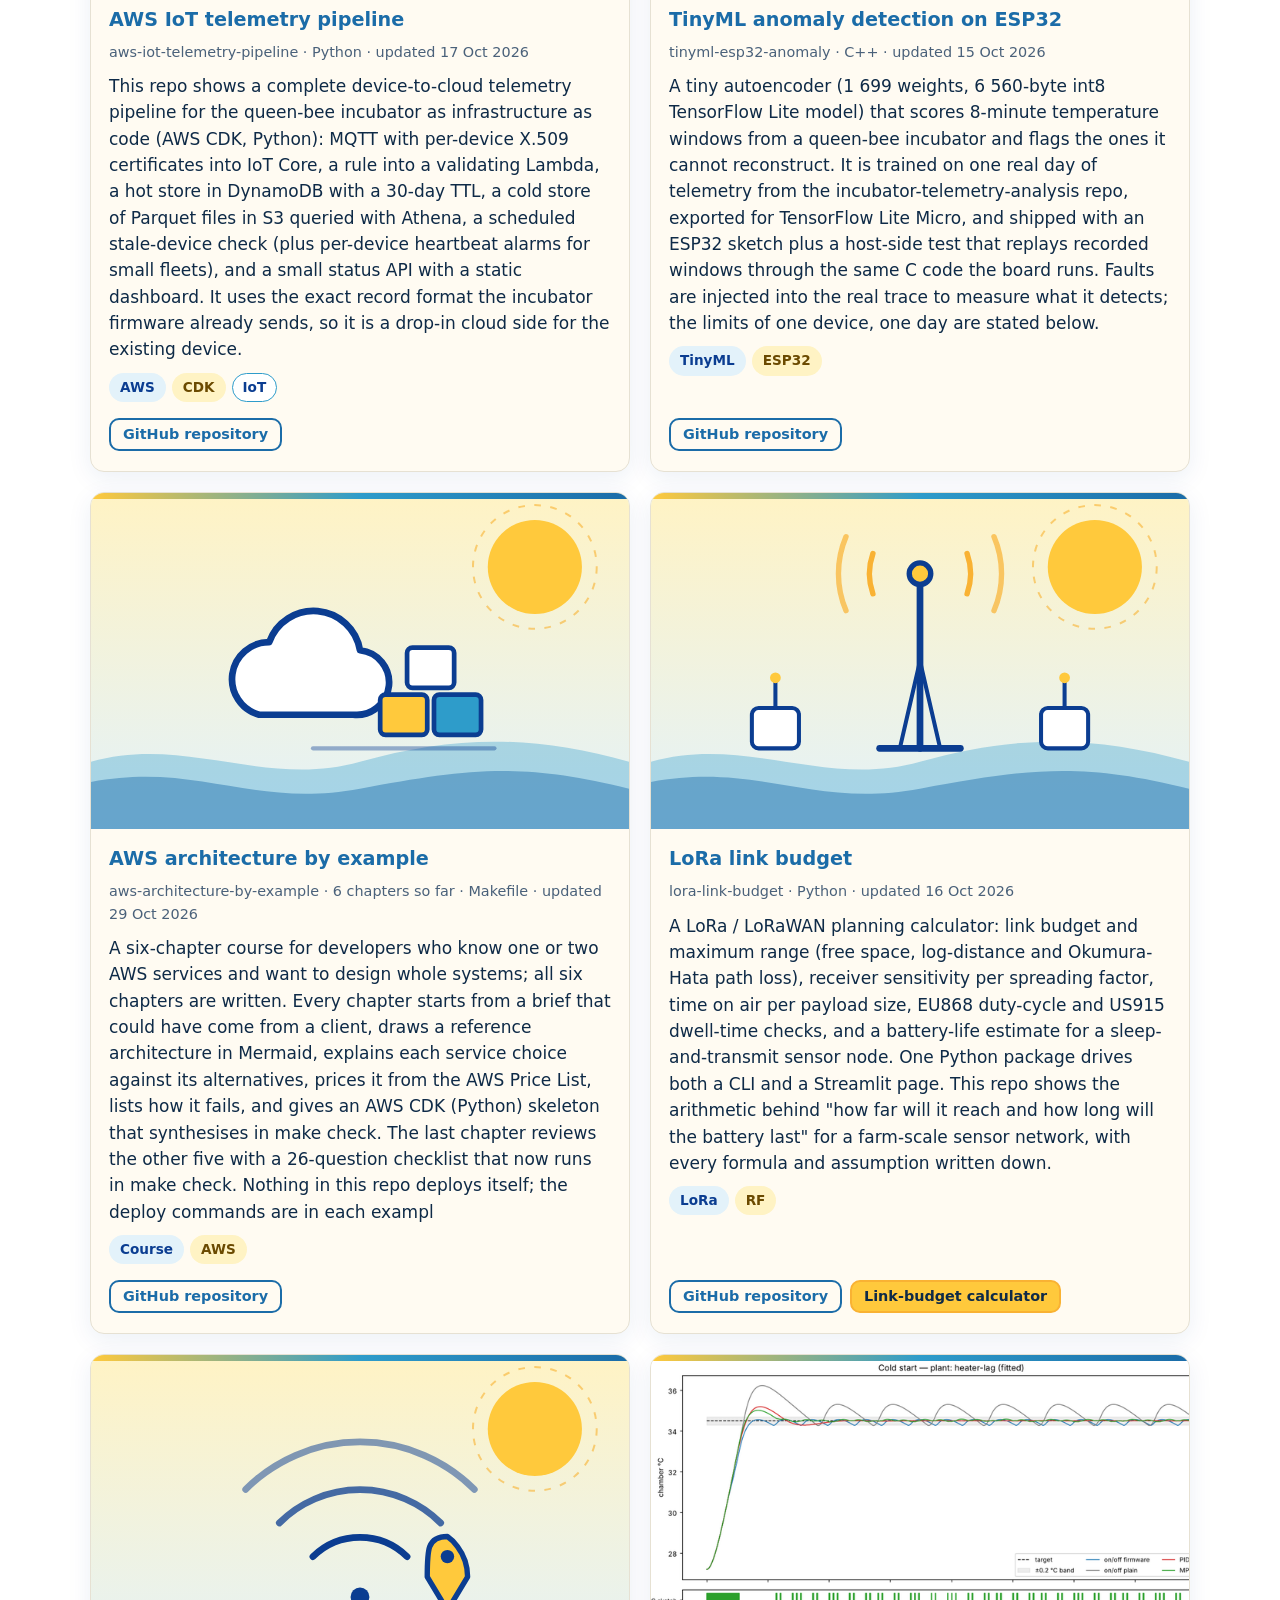
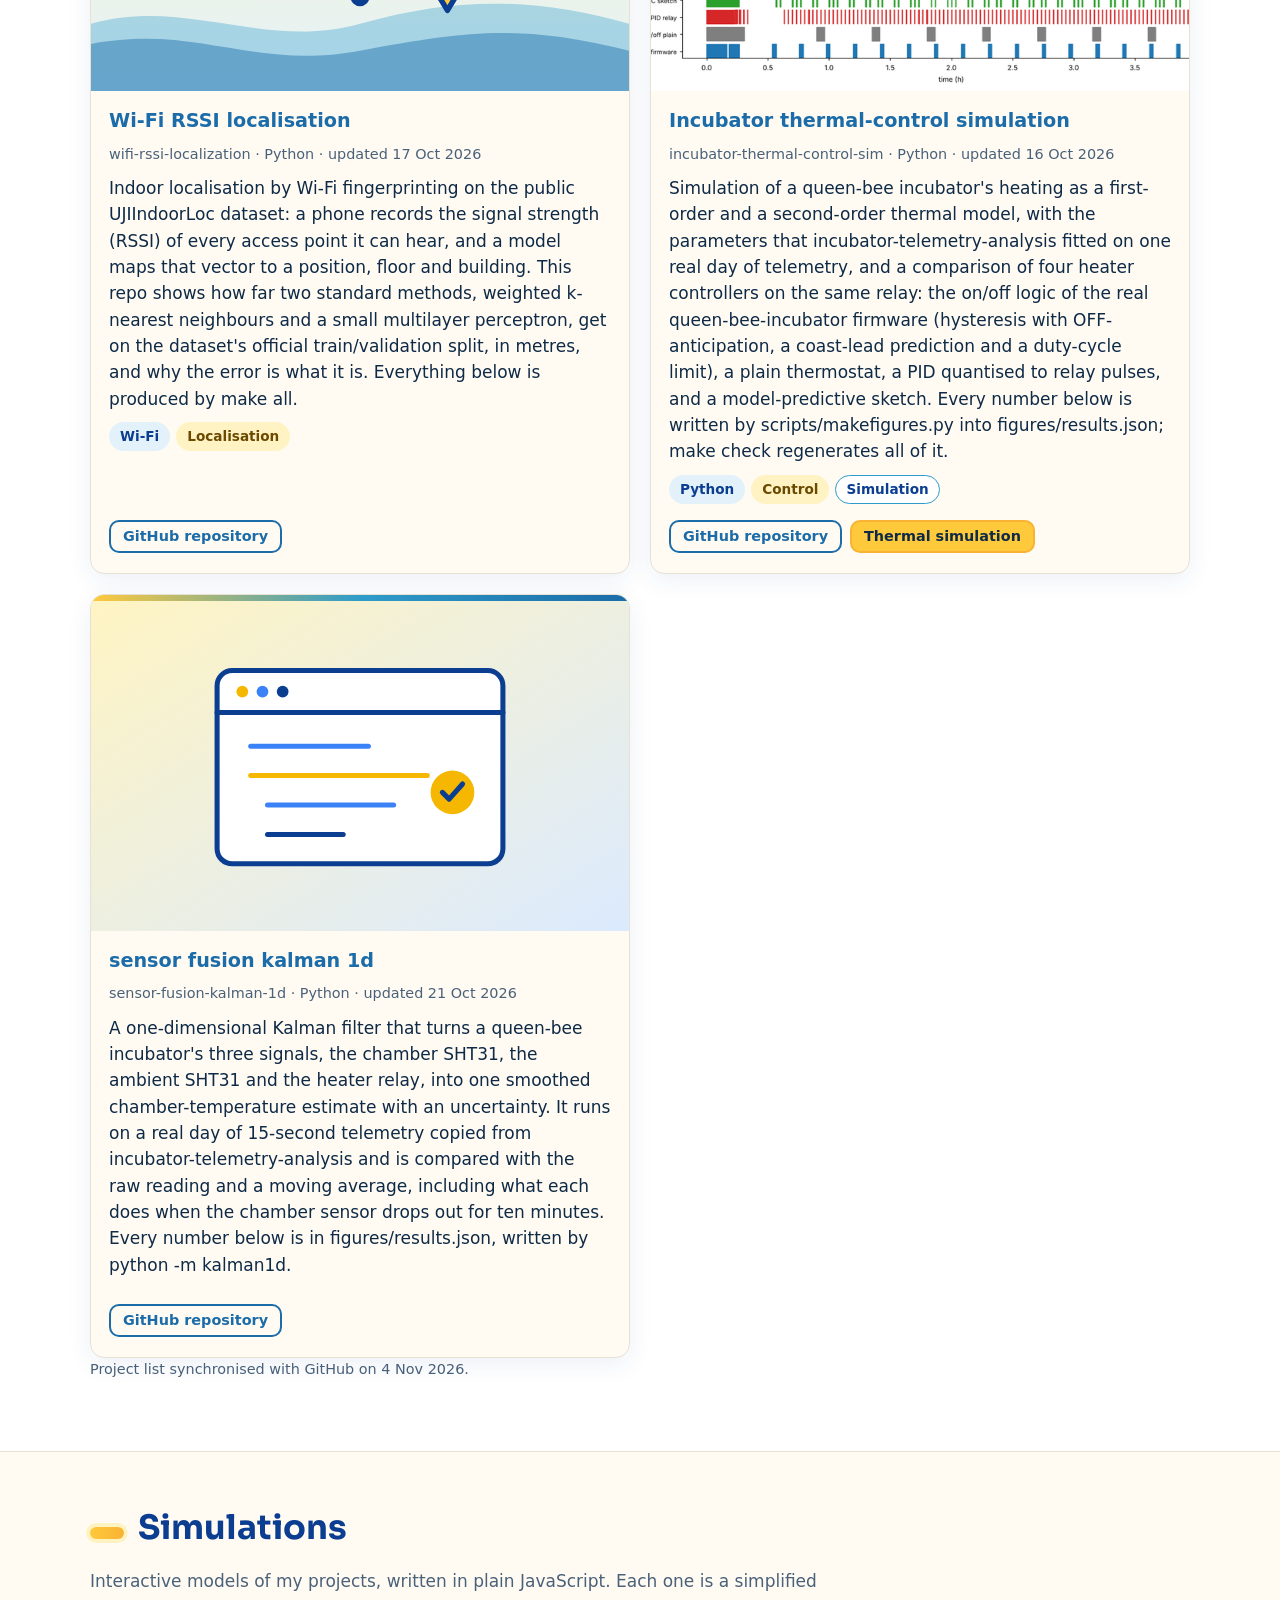
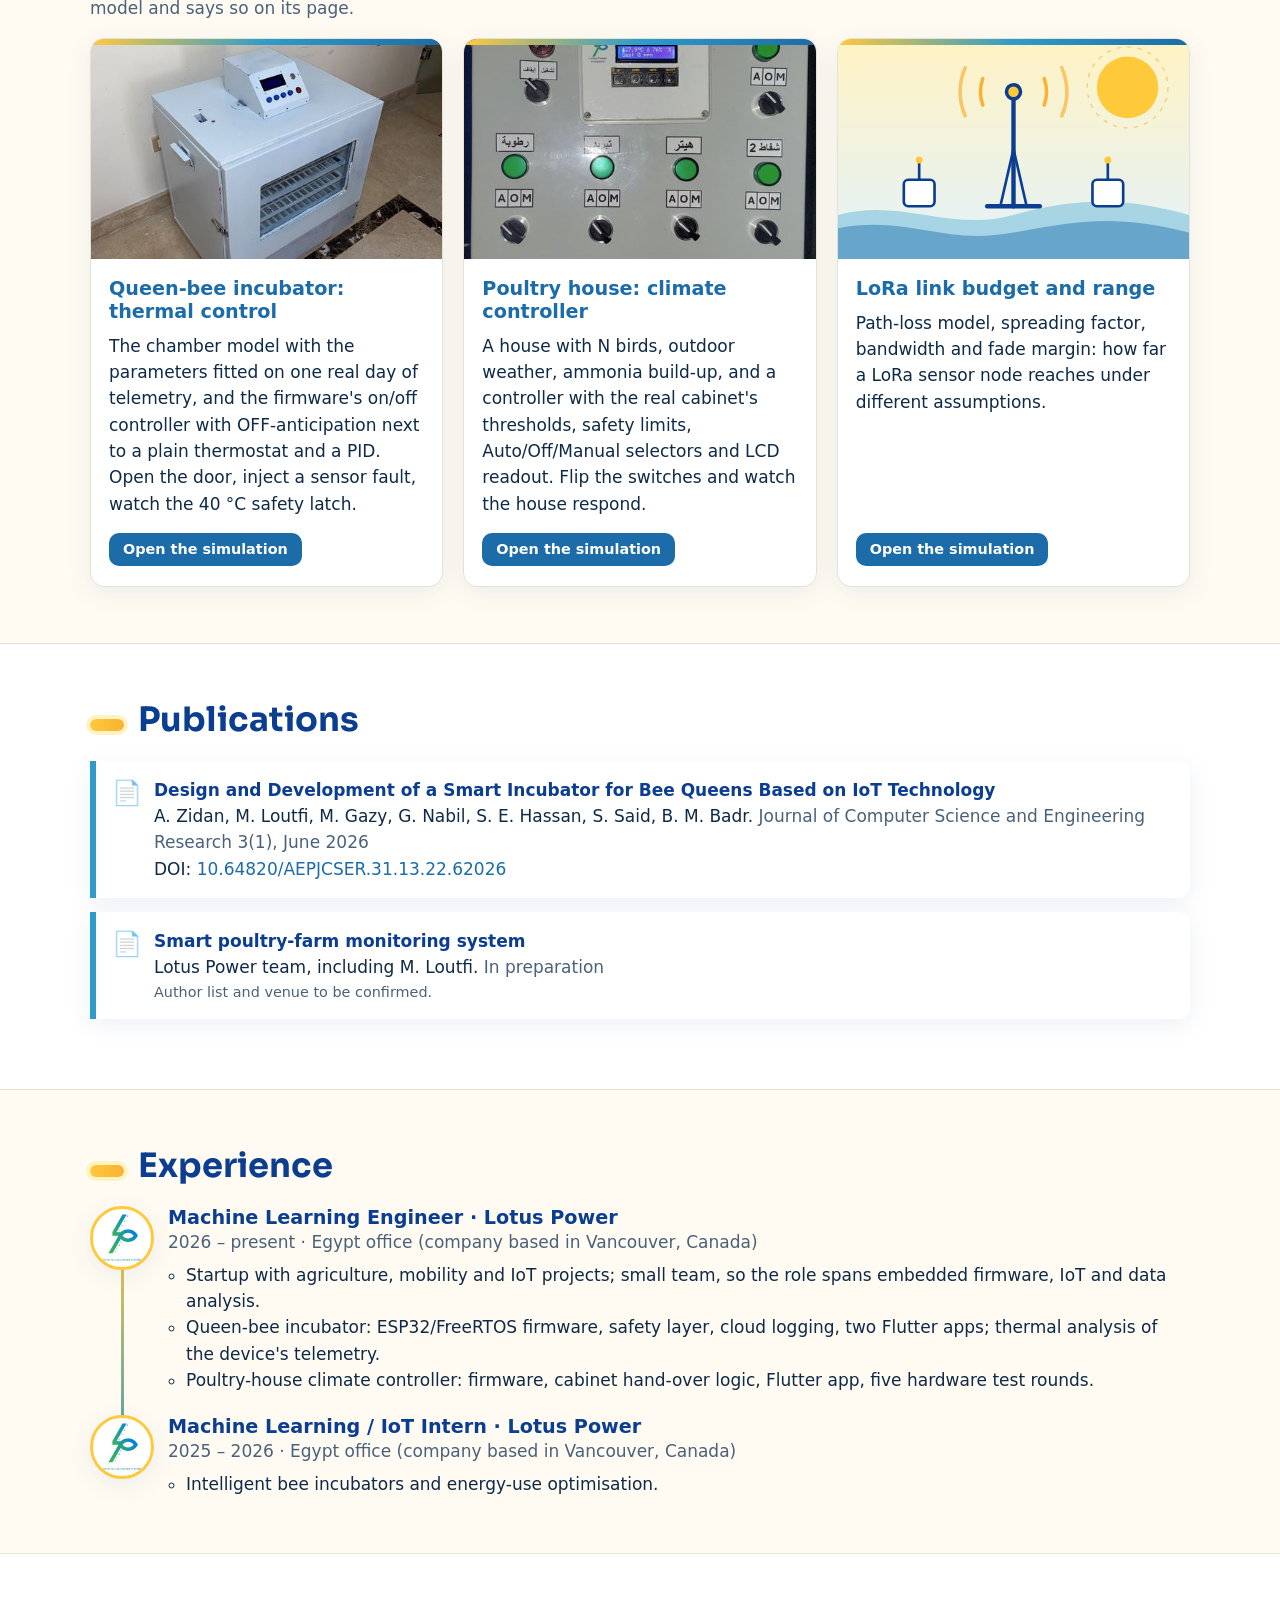
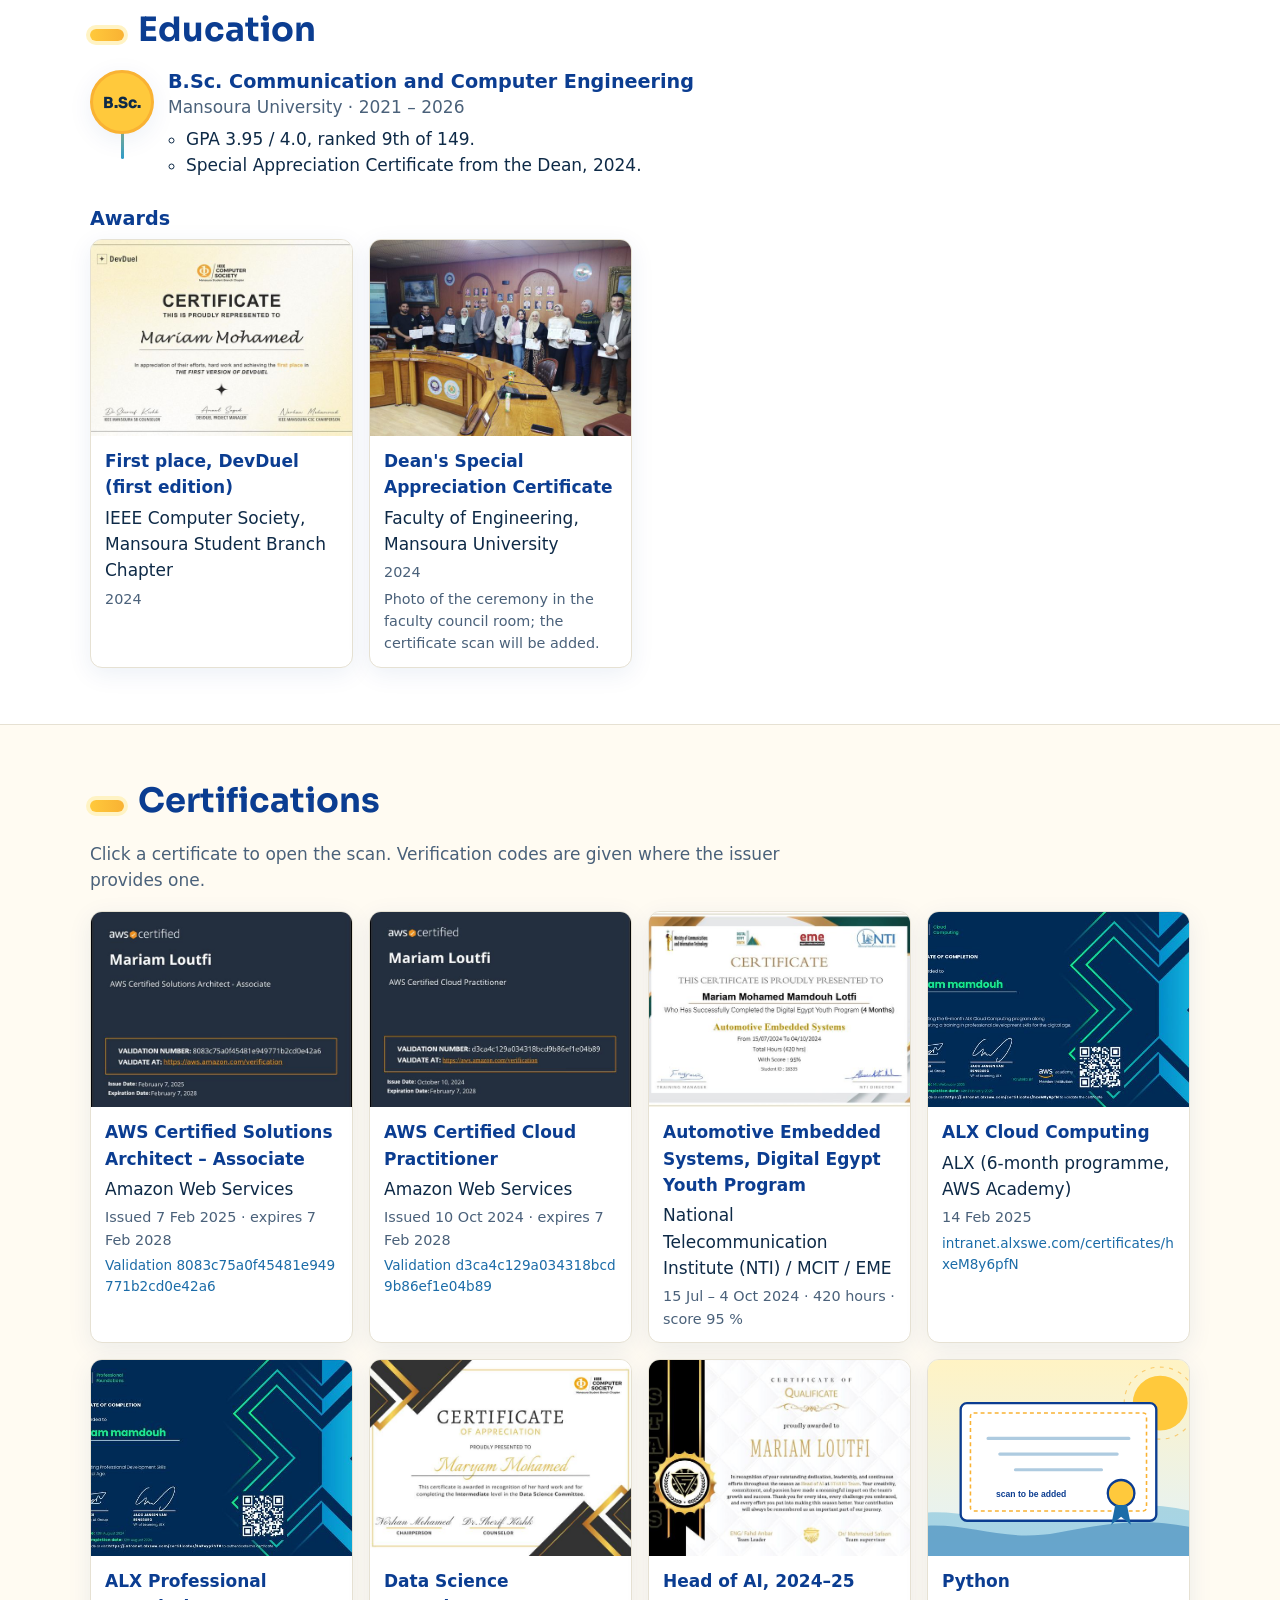
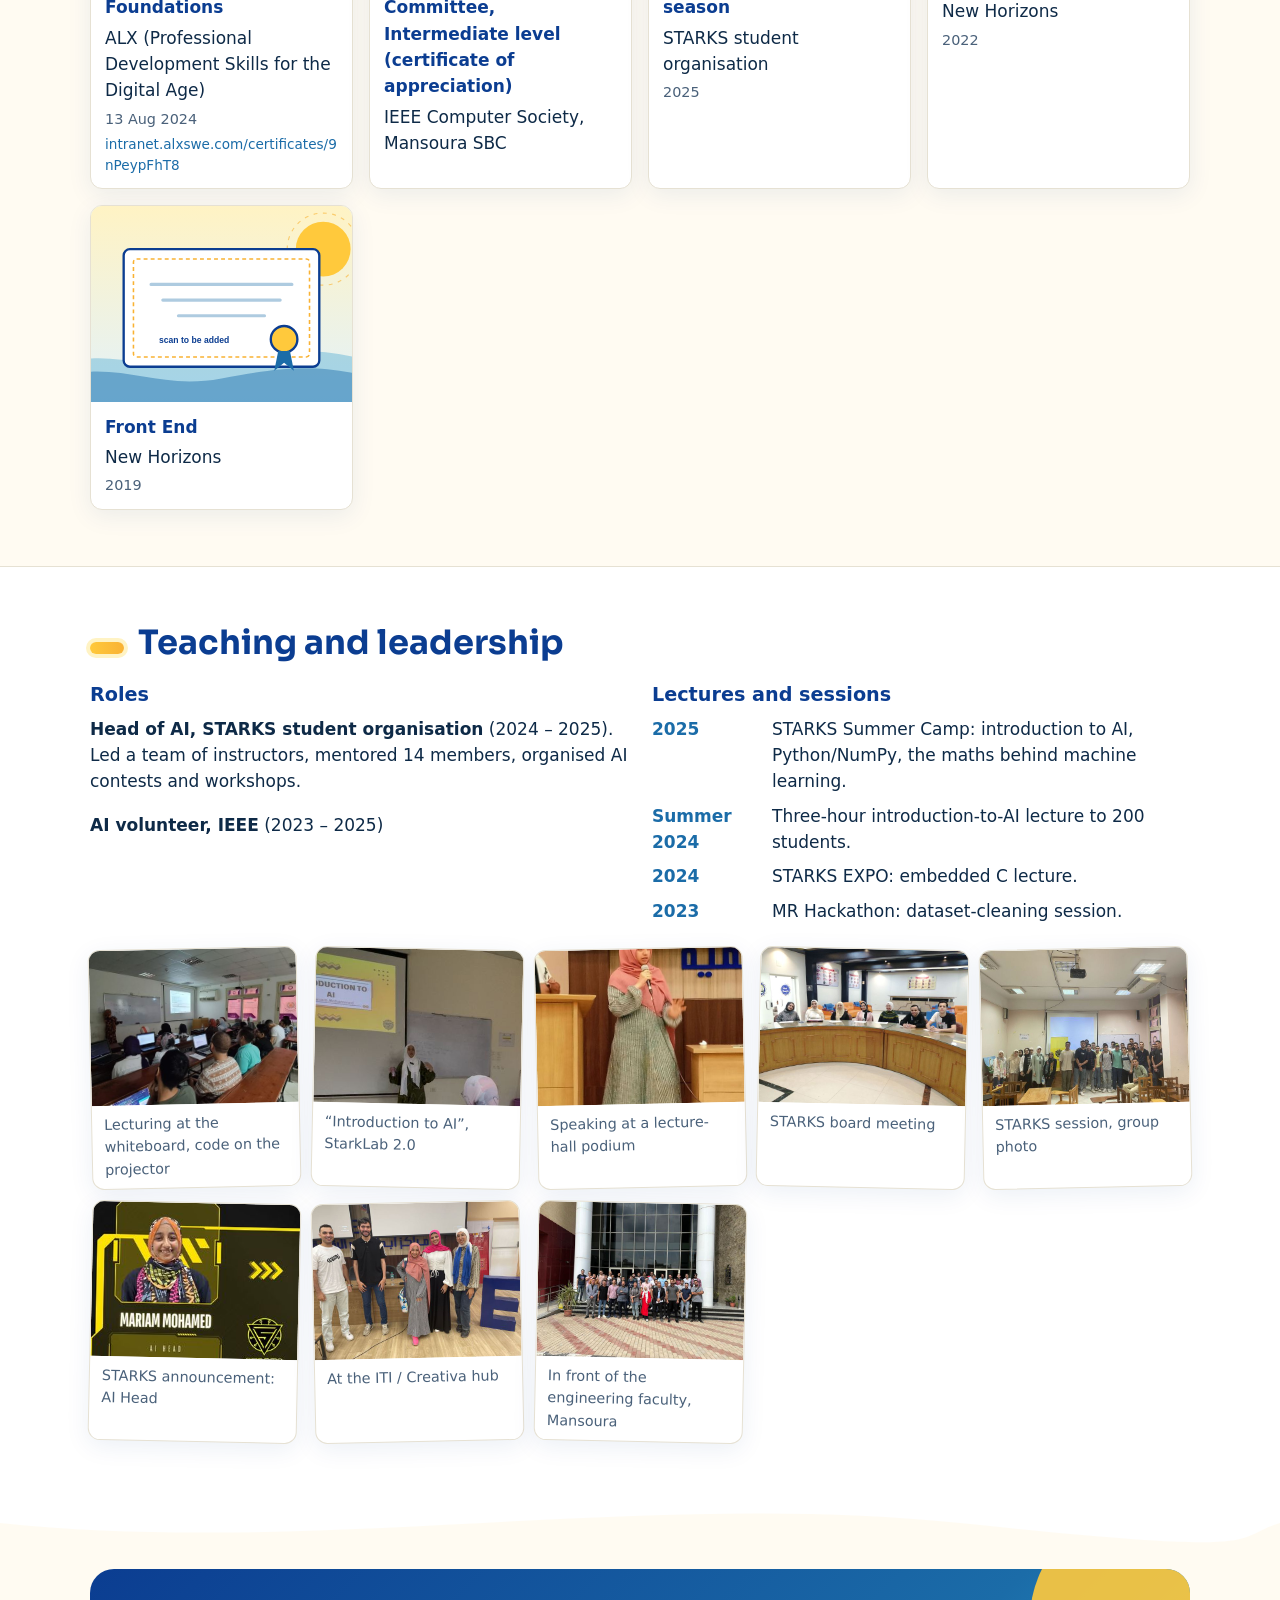
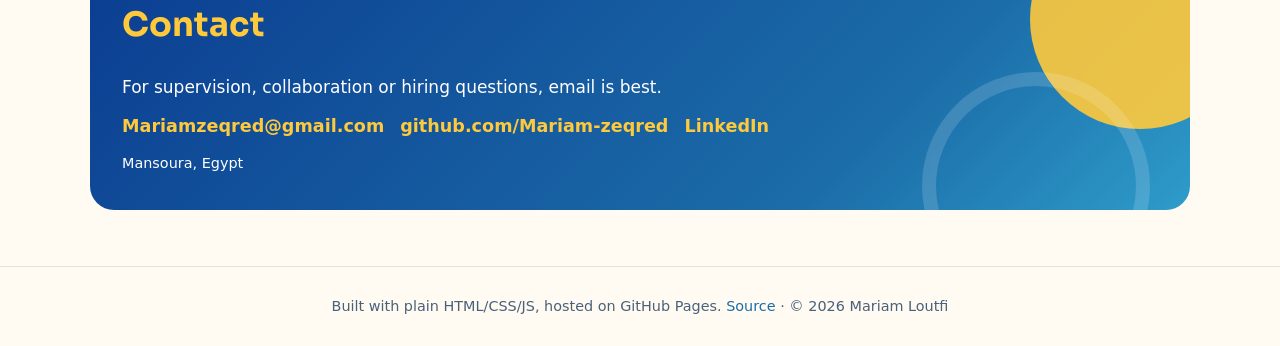
==== commit 71051049: "Second paper is in preparation (not accepted); Lotus Power is based in Vancouver, Canada, with an of" ====
--- a/index.html
+++ b/index.html
@@ -4,7 +4,7 @@
   <meta charset="utf-8">
   <meta name="viewport" content="width=device-width, initial-scale=1">
   <title>Mariam Loutfi – IoT, embedded AI and machine learning</title>
-  <meta name="description" content="Mariam Loutfi, Machine Learning Engineer at Lotus Power (Egypt). ESP32/FreeRTOS firmware, IoT systems for agriculture and machine learning on their data. Looking to start a research master's in 2027.">
+  <meta name="description" content="Mariam Loutfi, Machine Learning Engineer at Lotus Power (Vancouver, Canada; Egypt office). ESP32/FreeRTOS firmware, IoT systems for agriculture and machine learning on their data. Looking to start a research master's in 2027.">
   <meta property="og:type" content="profile">
   <meta property="og:title" content="Mariam Loutfi – IoT, embedded AI and machine learning">
   <meta property="og:description" content="Machine Learning Engineer at Lotus Power. ESP32/FreeRTOS firmware, IoT for agriculture, machine learning on sensor data. Research master's from 2027.">
